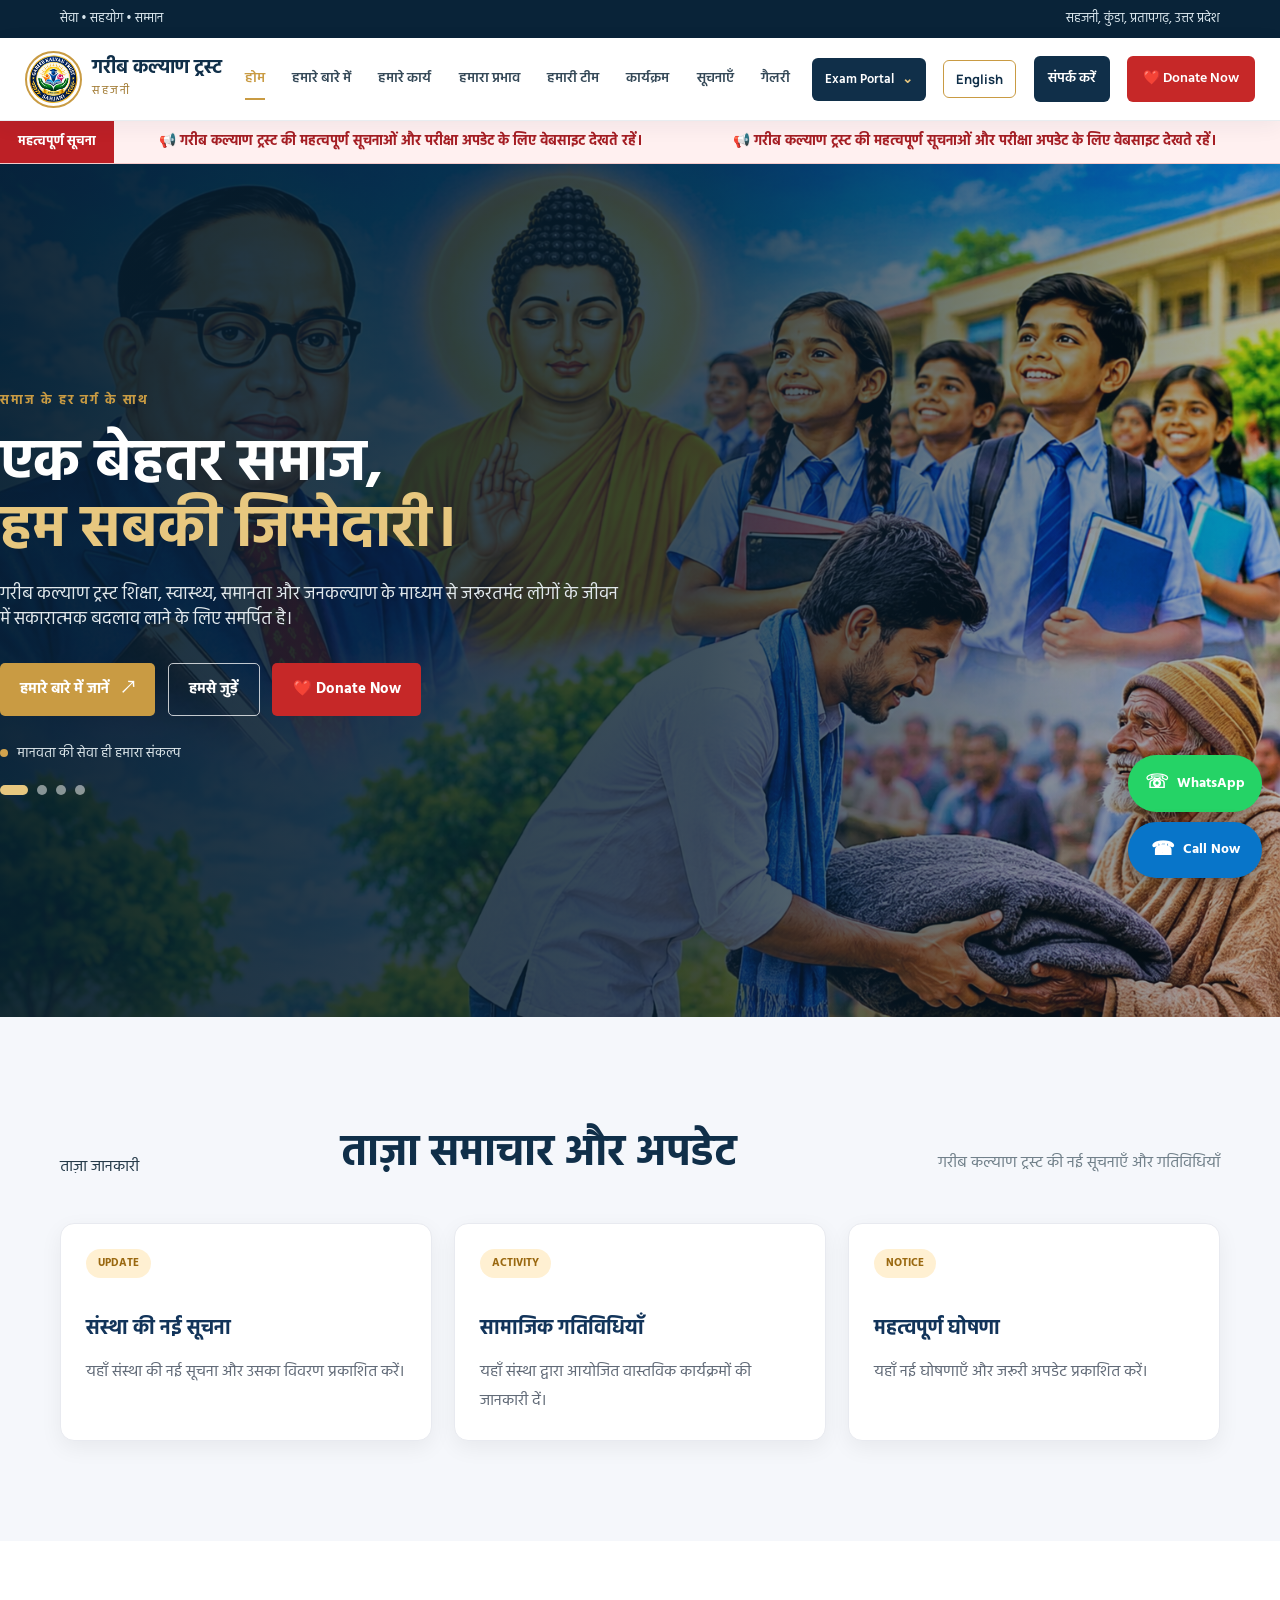
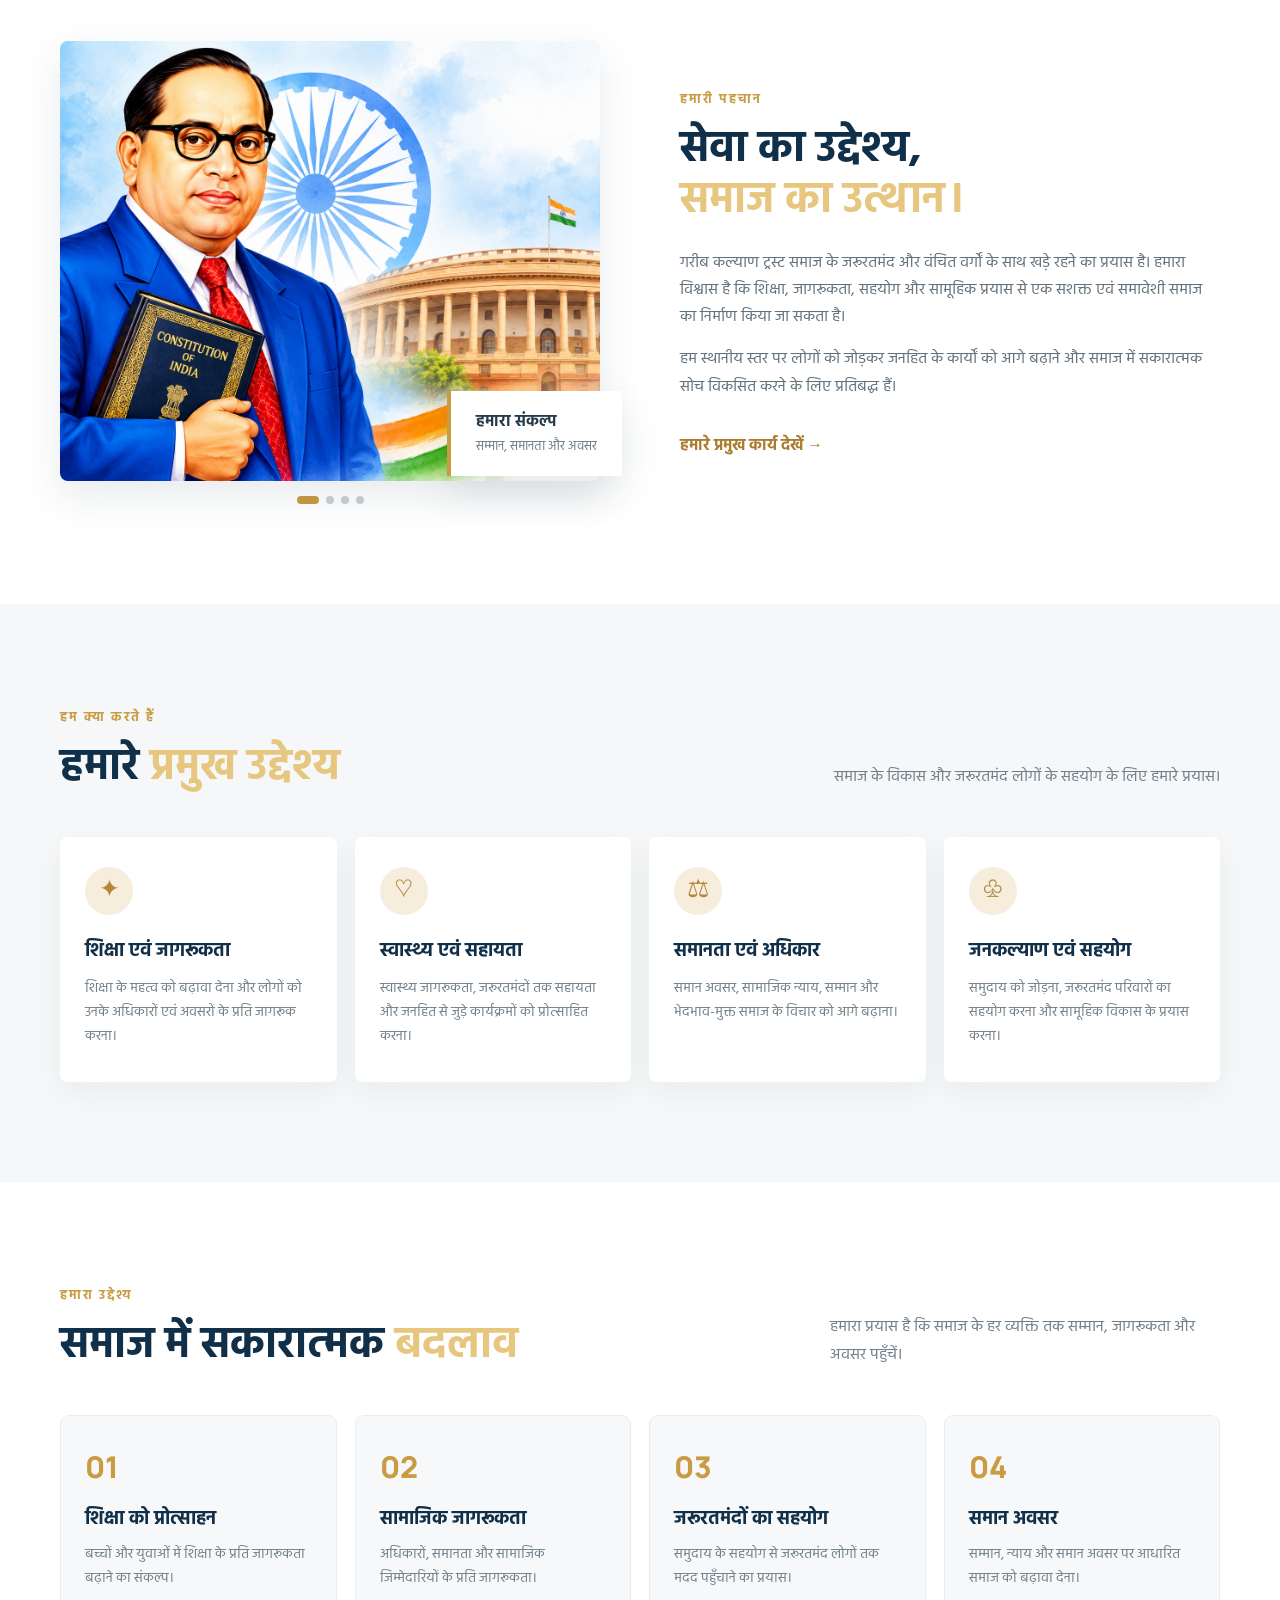
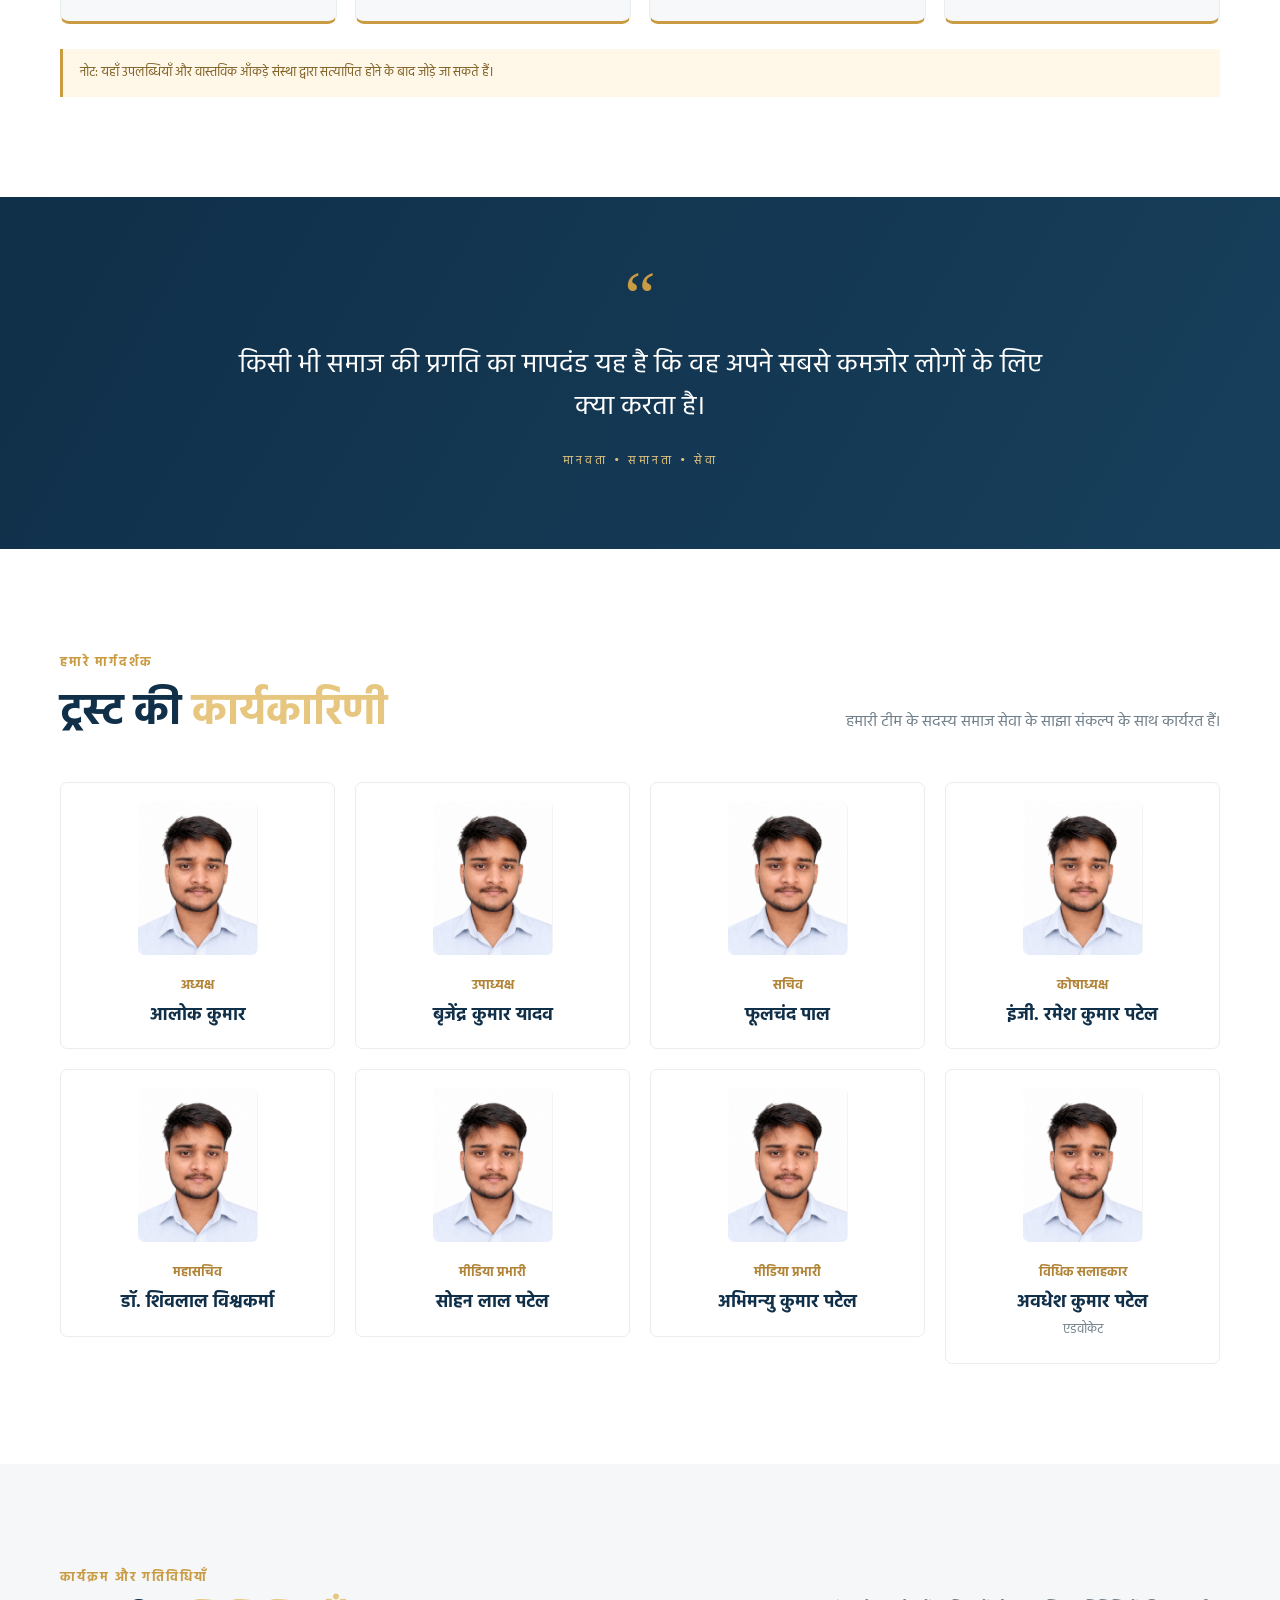
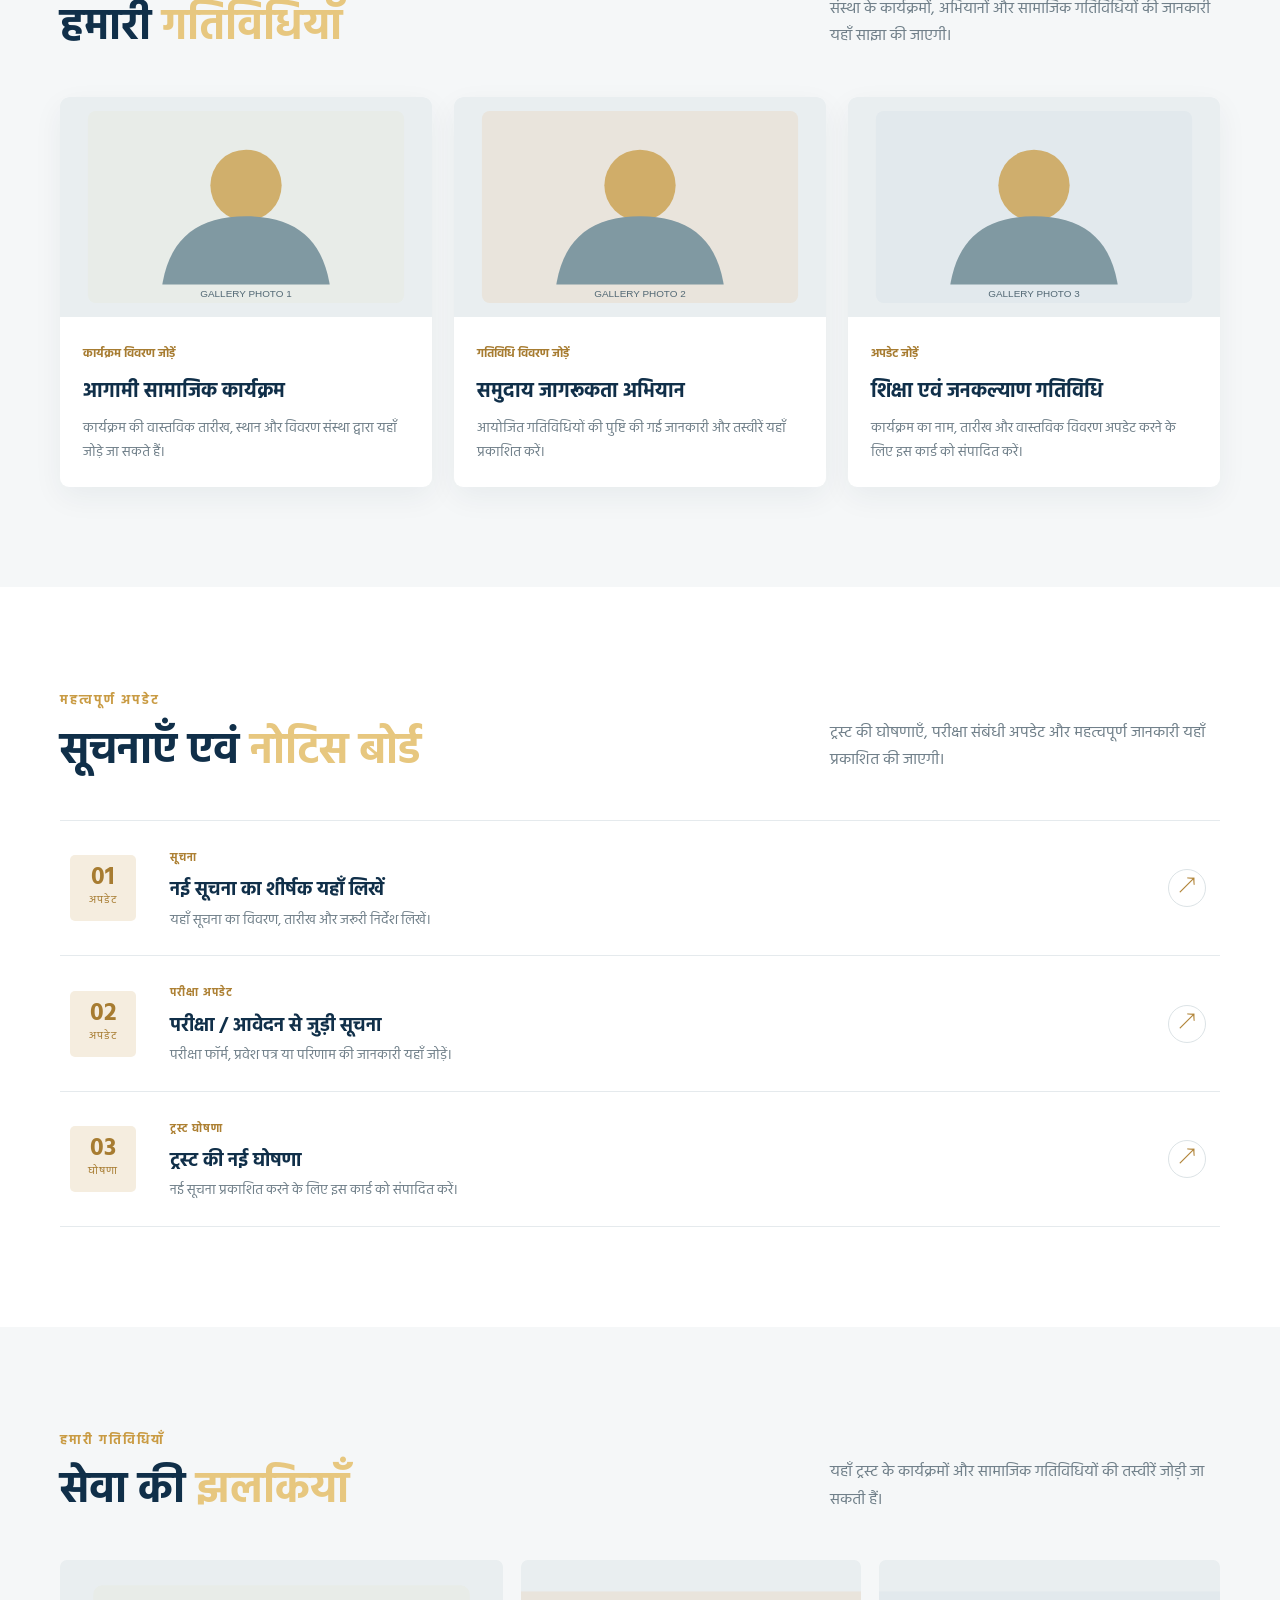
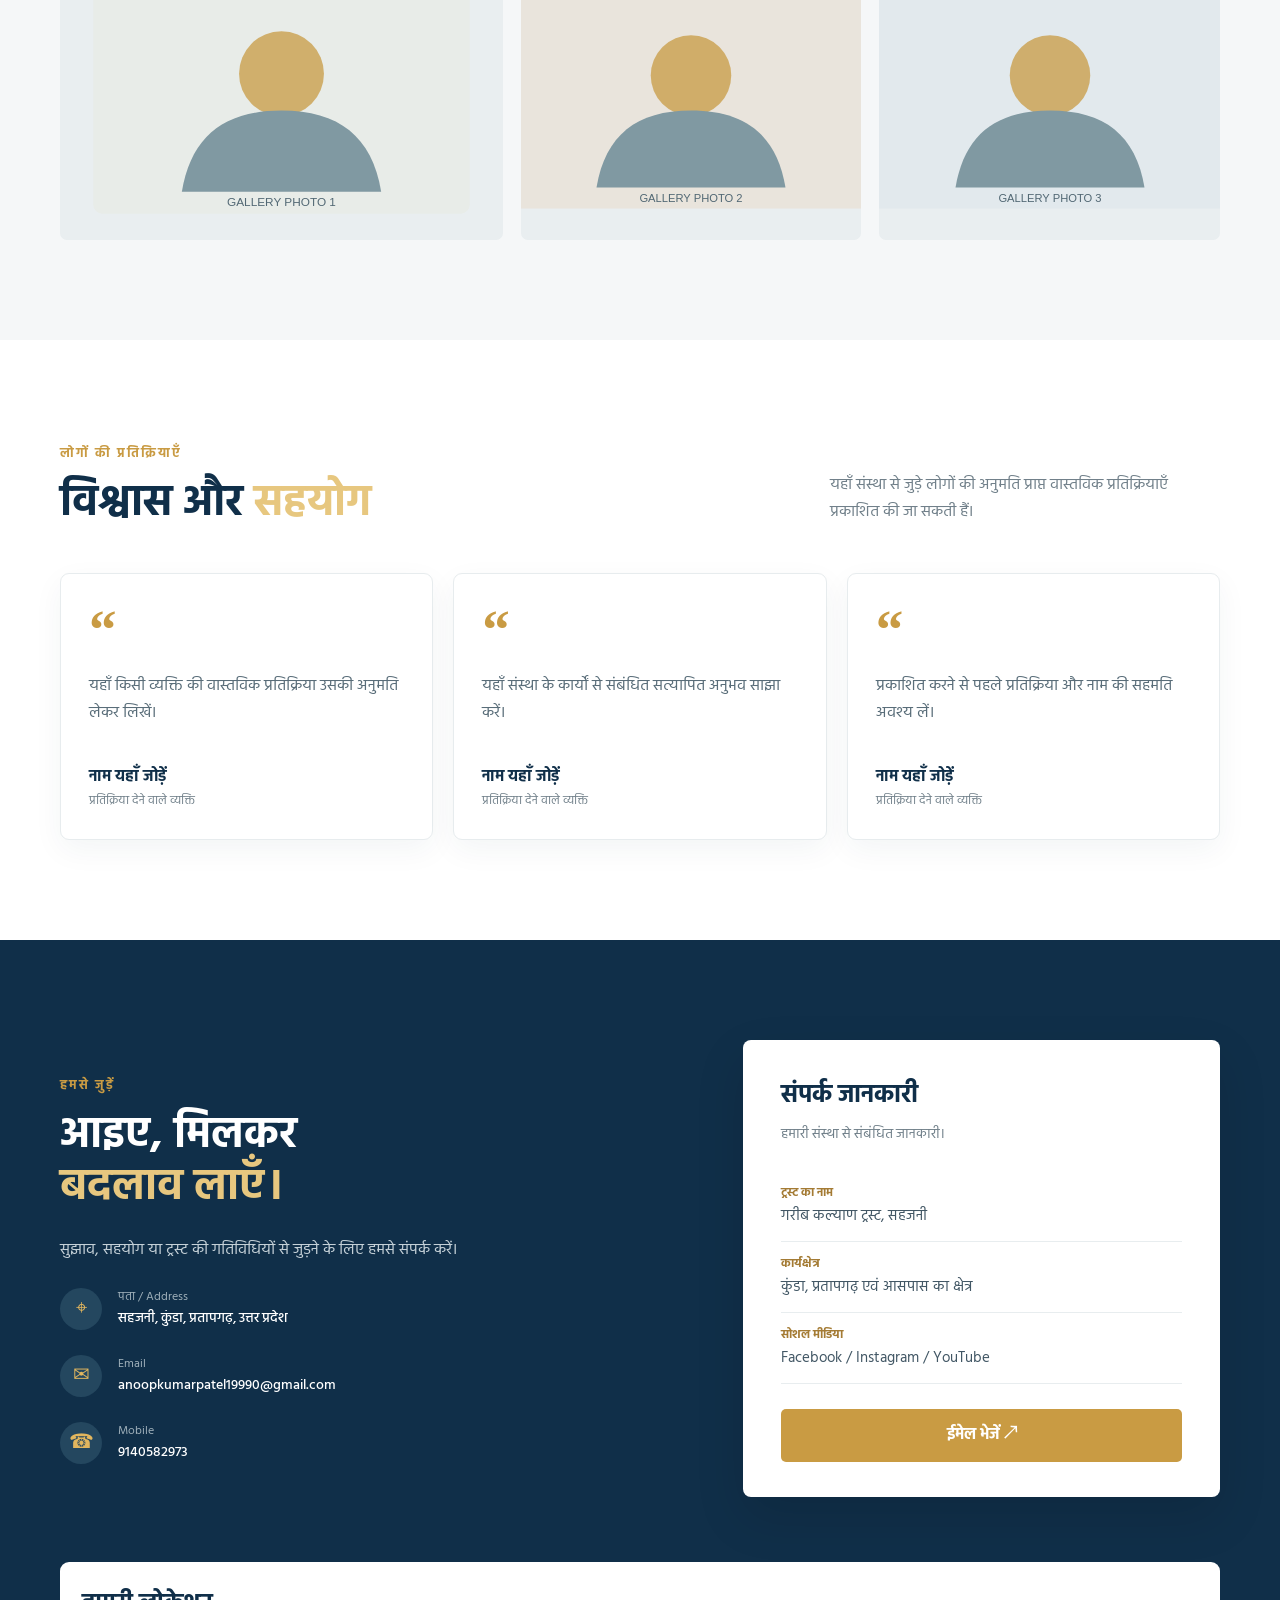
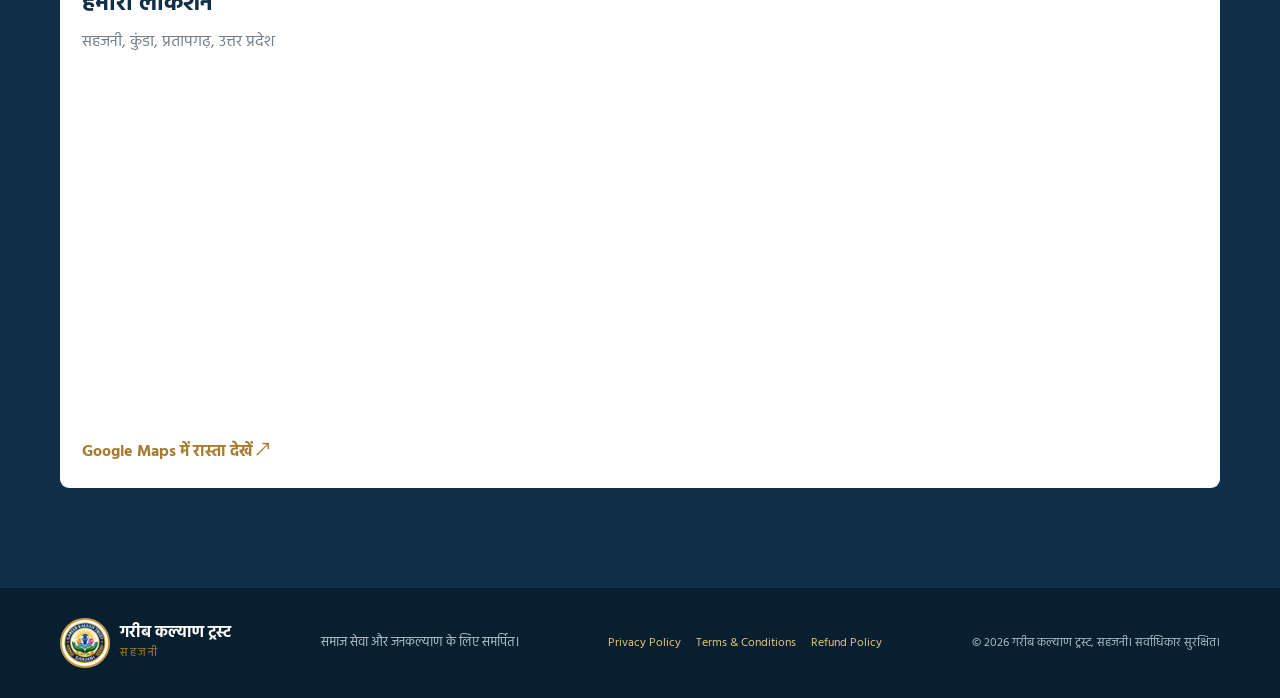
==== index.html @ 8462b93f "Update index.html" ====
<!DOCTYPE html>
<html lang="hi">
<head>
  <meta charset="UTF-8">
  <meta name="viewport" content="width=device-width, initial-scale=1.0">
  <meta name="description" content="गरीब कल्याण ट्रस्ट, सहजनी — शिक्षा, स्वास्थ्य, समानता और जनकल्याण के लिए समर्पित।">
  <meta name="theme-color" content="#102f49">
  <title>गरीब कल्याण ट्रस्ट | सहजनी</title>

  <link rel="preconnect" href="https://fonts.googleapis.com">
  <link rel="preconnect" href="https://fonts.gstatic.com" crossorigin>
  <link href="https://fonts.googleapis.com/css2?family=Hind:wght@400;500;600;700&family=Manrope:wght@400;500;600;700;800&display=swap" rel="stylesheet">
  <link rel="stylesheet" href="style.css">
</head>
<body>

  <div class="topbar">
    <div class="container topbar-inner">
      <span data-hi="सेवा • सहयोग • सम्मान" data-en="Service • Support • Respect">सेवा • सहयोग • सम्मान</span>
      <span data-hi="सहजनी, कुंडा, प्रतापगढ़, उत्तर प्रदेश" data-en="Sahajani, Kunda, Pratapgarh, Uttar Pradesh">सहजनी, कुंडा, प्रतापगढ़, उत्तर प्रदेश</span>
    </div>
  </div>

  <header class="site-header">
    <div class="container nav-wrap">
      <a class="brand" href="#home">
        <img class="brand-logo" src="assets/trust-logo.jpg" alt="Trust Logo">
        <div>
          <strong data-hi="गरीब कल्याण ट्रस्ट" data-en="Gareeb Kalyan Trust">गरीब कल्याण ट्रस्ट</strong>
          <small data-hi="सहजनी" data-en="Sahajani">सहजनी</small>
        </div>
      </a>

      <button class="menu-toggle" aria-label="Open menu" aria-expanded="false">☰</button>

      <nav class="nav-links">
        <a href="#home" data-hi="होम" data-en="Home">होम</a>
        <a href="#about" data-hi="हमारे बारे में" data-en="About Us">हमारे बारे में</a>
        <a href="#work" data-hi="हमारे कार्य" data-en="Our Work">हमारे कार्य</a>
        <a href="#impact" data-hi="हमारा प्रभाव" data-en="Our Impact">हमारा प्रभाव</a>
        <a href="#team" data-hi="हमारी टीम" data-en="Our Team">हमारी टीम</a>
        <a href="#events" data-hi="कार्यक्रम" data-en="Events">कार्यक्रम</a>
        <a href="#notices" data-hi="सूचनाएँ" data-en="Notices">सूचनाएँ</a>
        <a href="#gallery" data-hi="गैलरी" data-en="Gallery">गैलरी</a>

        <div class="exam-menu">
          <button class="exam-trigger" type="button" aria-expanded="false">
            Exam Portal <span>⌄</span>
          </button>
          <div class="exam-dropdown">
            <a href="#" target="_blank" rel="noopener">
              Previous Year Paper
              <small data-hi="पुराने प्रश्नपत्र" data-en="Previous question papers">पुराने प्रश्नपत्र</small>
            </a>
            <a href="https://script.google.com/macros/s/AKfycbxjHRDKgxJQsqpqy2IaeRtDoVI4rfra8yvNceBOum14PEeuXxPSFRkwUefQmMmNp4hwxQ/exec?page=register" target="_blank" rel="noopener">
              Apply for Exam
              <small data-hi="परीक्षा के लिए आवेदन" data-en="Apply for examination">परीक्षा के लिए आवेदन</small>
            </a>
            <a href="https://script.google.com/macros/s/AKfycbxjHRDKgxJQsqpqy2IaeRtDoVI4rfra8yvNceBOum14PEeuXxPSFRkwUefQmMmNp4hwxQ/exec?page=admit" target="_blank" rel="noopener">
              Admit Card
              <small data-hi="प्रवेश पत्र" data-en="Download admit card">प्रवेश पत्र</small>
            </a>
            <a href="https://script.google.com/macros/s/AKfycbxjHRDKgxJQsqpqy2IaeRtDoVI4rfra8yvNceBOum14PEeuXxPSFRkwUefQmMmNp4hwxQ/exec?page=result" target="_blank" rel="noopener">
              Result
              <small data-hi="परीक्षा परिणाम" data-en="Examination result">परीक्षा परिणाम</small>
            </a>
          </div>
        </div>

        <button class="language-btn" id="languageToggle" type="button">English</button>
        <a class="nav-cta" href="#contact" data-hi="संपर्क करें" data-en="Contact Us">संपर्क करें</a>
        <a class="nav-cta donate-btn" href="https://rzp.io/rzp/W71hseGY" target="_blank" rel="noopener">❤️ Donate Now</a>
      </nav>
    </div>
  </header>

  <div class="breaking-news">
    <div class="breaking-label" data-hi="महत्वपूर्ण सूचना" data-en="IMPORTANT NOTICE">महत्वपूर्ण सूचना</div>
    <div class="ticker">
      <div class="ticker-track">
        <span data-hi="📢 गरीब कल्याण ट्रस्ट की महत्वपूर्ण सूचनाओं और परीक्षा अपडेट के लिए वेबसाइट देखते रहें।" data-en="📢 Stay connected for important announcements and examination updates.">📢 गरीब कल्याण ट्रस्ट की महत्वपूर्ण सूचनाओं और परीक्षा अपडेट के लिए वेबसाइट देखते रहें।</span>
        <span data-hi="📢 गरीब कल्याण ट्रस्ट की महत्वपूर्ण सूचनाओं और परीक्षा अपडेट के लिए वेबसाइट देखते रहें।" data-en="📢 Stay connected for important announcements and examination updates.">📢 गरीब कल्याण ट्रस्ट की महत्वपूर्ण सूचनाओं और परीक्षा अपडेट के लिए वेबसाइट देखते रहें।</span>
      </div>
    </div>
  </div>

  <main>
    <!-- HERO SLIDER -->
    <section class="hero" id="home">
      <div class="hero-slides">
        <img class="hero-slide active" src="assets/banner1.png" alt="Trust activity">
        <img class="hero-slide" src="assets/file_0000000067848207b0552e07eec1bc6d.png" alt="Community activity">
        <img class="hero-slide" src="assets/banner1.png" alt="Social work">
        <img class="hero-slide" src="assets/file_0000000067848207b0552e07eec1bc6d.png" alt="Public welfare">
      </div>
      <div class="hero-shade"></div>

      <div class="container hero-content">
        <span class="eyebrow" data-hi="समाज के हर वर्ग के साथ" data-en="Standing With Every Section of Society">समाज के हर वर्ग के साथ</span>
        <h1 data-hi="एक बेहतर समाज,<br><em>हम सबकी जिम्मेदारी।</em>" data-en="A Better Society,<br><em>Our Shared Responsibility.</em>">एक बेहतर समाज,<br><em>हम सबकी जिम्मेदारी।</em></h1>
        <p data-hi="गरीब कल्याण ट्रस्ट शिक्षा, स्वास्थ्य, समानता और जनकल्याण के माध्यम से जरूरतमंद लोगों के जीवन में सकारात्मक बदलाव लाने के लिए समर्पित है।" data-en="Gareeb Kalyan Trust is dedicated to positive social change through education, healthcare, equality and public welfare.">गरीब कल्याण ट्रस्ट शिक्षा, स्वास्थ्य, समानता और जनकल्याण के माध्यम से जरूरतमंद लोगों के जीवन में सकारात्मक बदलाव लाने के लिए समर्पित है।</p>

        <div class="hero-actions">
          <a class="btn btn-primary" href="#about"><span data-hi="हमारे बारे में जानें" data-en="Discover Our Work">हमारे बारे में जानें</span> ↗</a>
          <a class="btn btn-outline" href="#contact" data-hi="हमसे जुड़ें" data-en="Join Us">हमसे जुड़ें</a>
          <a class="btn btn-donate" href="https://rzp.io/rzp/W71hseGY" target="_blank" rel="noopener">❤️ Donate Now</a>
        </div>

        <div class="hero-note"><span class="dot"></span><span data-hi="मानवता की सेवा ही हमारा संकल्प" data-en="Serving Humanity Is Our Commitment">मानवता की सेवा ही हमारा संकल्प</span></div>
        <div class="slider-dots">
          <button class="slider-dot active" aria-label="Slide 1"></button>
          <button class="slider-dot" aria-label="Slide 2"></button>
          <button class="slider-dot" aria-label="Slide 3"></button>
          <button class="slider-dot" aria-label="Slide 4"></button>
        </div>
      </div>
    </section>
      
<!-- Latest News & Updates -->
<section class="section latest-news" id="latest-news">
  <div class="container">

    <div class="section-heading">
      <span class="section-tag"
        data-hi="ताज़ा जानकारी"
        data-en="LATEST UPDATES">ताज़ा जानकारी</span>

      <h2 data-hi="ताज़ा समाचार और अपडेट"
          data-en="Latest News & Updates">
        ताज़ा समाचार और अपडेट
      </h2>

      <p data-hi="गरीब कल्याण ट्रस्ट की नई सूचनाएँ और गतिविधियाँ"
         data-en="Latest announcements and activities of Gareeb Kalyan Trust">
        गरीब कल्याण ट्रस्ट की नई सूचनाएँ और गतिविधियाँ
      </p>
    </div>

    <div class="news-grid">

      <div class="news-card">
        <span class="news-label">UPDATE</span>
        <h3 data-hi="संस्था की नई सूचना"
            data-en="Organization Update">
          संस्था की नई सूचना
        </h3>
        <p data-hi="यहाँ संस्था की नई सूचना और उसका विवरण प्रकाशित करें।"
           data-en="Publish the latest organization announcement and its details here.">
          यहाँ संस्था की नई सूचना और उसका विवरण प्रकाशित करें।
        </p>
      </div>

      <div class="news-card">
        <span class="news-label">ACTIVITY</span>
        <h3 data-hi="सामाजिक गतिविधियाँ"
            data-en="Social Activities">
          सामाजिक गतिविधियाँ
        </h3>
        <p data-hi="यहाँ संस्था द्वारा आयोजित वास्तविक कार्यक्रमों की जानकारी दें।"
           data-en="Share details of actual programs organized by the organization.">
          यहाँ संस्था द्वारा आयोजित वास्तविक कार्यक्रमों की जानकारी दें।
        </p>
      </div>

      <div class="news-card">
        <span class="news-label">NOTICE</span>
        <h3 data-hi="महत्वपूर्ण घोषणा"
            data-en="Important Announcement">
          महत्वपूर्ण घोषणा
        </h3>
        <p data-hi="यहाँ नई घोषणाएँ और जरूरी अपडेट प्रकाशित करें।"
           data-en="Publish new announcements and important updates here.">
          यहाँ नई घोषणाएँ और जरूरी अपडेट प्रकाशित करें।
        </p>
      </div>

    </div>
  </div>
</section>


    <!-- ABOUT -->
    <section class="intro section" id="about">
      <div class="container intro-grid">
        <div class="intro-visual">
          <div class="about-slider">
            <img class="about-slide active" src="assets/file_0000000067848207b0552e07eec1bc6d.png" alt="Trust work">
            <img class="about-slide" src="assets/file_00000000e8d08211a6b96f3fac7100af.png" alt="Community service">
            <img class="about-slide" src="assets/file_0000000067848207b0552e07eec1bc6d.png" alt="Social activity">
            <img class="about-slide" src="assets/file_00000000e8d08211a6b96f3fac7100af.png" alt="Public welfare">
          </div>
          <div class="visual-tag">
            <strong data-hi="हमारा संकल्प" data-en="Our Commitment">हमारा संकल्प</strong>
            <span data-hi="सम्मान, समानता और अवसर" data-en="Respect, Equality and Opportunity">सम्मान, समानता और अवसर</span>
          </div>
          <div class="about-slider-dots">
            <span class="about-dot active"></span><span class="about-dot"></span><span class="about-dot"></span><span class="about-dot"></span>
          </div>
        </div>

        <div class="intro-copy">
          <span class="section-kicker" data-hi="हमारी पहचान" data-en="Who We Are">हमारी पहचान</span>
          <h2 data-hi="सेवा का उद्देश्य,<br><em>समाज का उत्थान।</em>" data-en="The Purpose of Service,<br><em>The Progress of Society.</em>">सेवा का उद्देश्य,<br><em>समाज का उत्थान।</em></h2>
          <p data-hi="गरीब कल्याण ट्रस्ट समाज के जरूरतमंद और वंचित वर्गों के साथ खड़े रहने का प्रयास है। हमारा विश्वास है कि शिक्षा, जागरूकता, सहयोग और सामूहिक प्रयास से एक सशक्त एवं समावेशी समाज का निर्माण किया जा सकता है।" data-en="Gareeb Kalyan Trust strives to stand with people in need and disadvantaged communities. We believe education, awareness and collective efforts can build a stronger and more inclusive society.">गरीब कल्याण ट्रस्ट समाज के जरूरतमंद और वंचित वर्गों के साथ खड़े रहने का प्रयास है। हमारा विश्वास है कि शिक्षा, जागरूकता, सहयोग और सामूहिक प्रयास से एक सशक्त एवं समावेशी समाज का निर्माण किया जा सकता है।</p>
          <p data-hi="हम स्थानीय स्तर पर लोगों को जोड़कर जनहित के कार्यों को आगे बढ़ाने और समाज में सकारात्मक सोच विकसित करने के लिए प्रतिबद्ध हैं।" data-en="We are committed to bringing people together locally, promoting public welfare and encouraging positive thinking.">हम स्थानीय स्तर पर लोगों को जोड़कर जनहित के कार्यों को आगे बढ़ाने और समाज में सकारात्मक सोच विकसित करने के लिए प्रतिबद्ध हैं।</p>
          <a class="text-link" href="#work"><span data-hi="हमारे प्रमुख कार्य देखें" data-en="Explore Our Work">हमारे प्रमुख कार्य देखें</span> →</a>
        </div>
      </div>
    </section>

    <!-- WORK -->
    <section class="work section" id="work">
      <div class="container">
        <div class="section-heading">
          <div><span class="section-kicker" data-hi="हम क्या करते हैं" data-en="What We Do">हम क्या करते हैं</span><h2 data-hi="हमारे <em>प्रमुख उद्देश्य</em>" data-en="Our <em>Key Objectives</em>">हमारे <em>प्रमुख उद्देश्य</em></h2></div>
          <p data-hi="समाज के विकास और जरूरतमंद लोगों के सहयोग के लिए हमारे प्रयास।" data-en="Our efforts to support people in need and contribute to social development.">समाज के विकास और जरूरतमंद लोगों के सहयोग के लिए हमारे प्रयास।</p>
        </div>

        <div class="work-grid">
          <article class="work-card"><div class="work-icon">✦</div><h3 data-hi="शिक्षा एवं जागरूकता" data-en="Education & Awareness">शिक्षा एवं जागरूकता</h3><p data-hi="शिक्षा के महत्व को बढ़ावा देना और लोगों को उनके अधिकारों एवं अवसरों के प्रति जागरूक करना।" data-en="Promoting education and awareness about people's rights and opportunities.">शिक्षा के महत्व को बढ़ावा देना और लोगों को उनके अधिकारों एवं अवसरों के प्रति जागरूक करना।</p></article>
          <article class="work-card"><div class="work-icon">♡</div><h3 data-hi="स्वास्थ्य एवं सहायता" data-en="Health & Support">स्वास्थ्य एवं सहायता</h3><p data-hi="स्वास्थ्य जागरूकता, जरूरतमंदों तक सहायता और जनहित से जुड़े कार्यक्रमों को प्रोत्साहित करना।" data-en="Encouraging health awareness and support for people in need.">स्वास्थ्य जागरूकता, जरूरतमंदों तक सहायता और जनहित से जुड़े कार्यक्रमों को प्रोत्साहित करना।</p></article>
          <article class="work-card"><div class="work-icon">⚖</div><h3 data-hi="समानता एवं अधिकार" data-en="Equality & Rights">समानता एवं अधिकार</h3><p data-hi="समान अवसर, सामाजिक न्याय, सम्मान और भेदभाव-मुक्त समाज के विचार को आगे बढ़ाना।" data-en="Promoting equal opportunities, social justice and dignity.">समान अवसर, सामाजिक न्याय, सम्मान और भेदभाव-मुक्त समाज के विचार को आगे बढ़ाना।</p></article>
          <article class="work-card"><div class="work-icon">♧</div><h3 data-hi="जनकल्याण एवं सहयोग" data-en="Public Welfare & Cooperation">जनकल्याण एवं सहयोग</h3><p data-hi="समुदाय को जोड़ना, जरूरतमंद परिवारों का सहयोग करना और सामूहिक विकास के प्रयास करना।" data-en="Supporting communities and encouraging collective development.">समुदाय को जोड़ना, जरूरतमंद परिवारों का सहयोग करना और सामूहिक विकास के प्रयास करना।</p></article>
        </div>
      </div>
    </section>

    <!-- NEW: OUR IMPACT -->
    <section class="impact section" id="impact">
      <div class="container">
        <div class="section-heading">
          <div><span class="section-kicker" data-hi="हमारा उद्देश्य" data-en="Our Purpose">हमारा उद्देश्य</span><h2 data-hi="समाज में सकारात्मक <em>बदलाव</em>" data-en="Creating Positive <em>Change</em>">समाज में सकारात्मक <em>बदलाव</em></h2></div>
          <p data-hi="हमारा प्रयास है कि समाज के हर व्यक्ति तक सम्मान, जागरूकता और अवसर पहुँचें।" data-en="We aim to promote dignity, awareness and opportunity for everyone.">हमारा प्रयास है कि समाज के हर व्यक्ति तक सम्मान, जागरूकता और अवसर पहुँचें।</p>
        </div>
        <div class="impact-grid">
          <article class="impact-card"><span>01</span><h3 data-hi="शिक्षा को प्रोत्साहन" data-en="Promoting Education">शिक्षा को प्रोत्साहन</h3><p data-hi="बच्चों और युवाओं में शिक्षा के प्रति जागरूकता बढ़ाने का संकल्प।" data-en="Encouraging awareness about education among children and youth.">बच्चों और युवाओं में शिक्षा के प्रति जागरूकता बढ़ाने का संकल्प।</p></article>
          <article class="impact-card"><span>02</span><h3 data-hi="सामाजिक जागरूकता" data-en="Social Awareness">सामाजिक जागरूकता</h3><p data-hi="अधिकारों, समानता और सामाजिक जिम्मेदारियों के प्रति जागरूकता।" data-en="Awareness of rights, equality and social responsibilities.">अधिकारों, समानता और सामाजिक जिम्मेदारियों के प्रति जागरूकता।</p></article>
          <article class="impact-card"><span>03</span><h3 data-hi="जरूरतमंदों का सहयोग" data-en="Supporting Those in Need">जरूरतमंदों का सहयोग</h3><p data-hi="समुदाय के सहयोग से जरूरतमंद लोगों तक मदद पहुँचाने का प्रयास।" data-en="Working with the community to support people in need.">समुदाय के सहयोग से जरूरतमंद लोगों तक मदद पहुँचाने का प्रयास।</p></article>
          <article class="impact-card"><span>04</span><h3 data-hi="समान अवसर" data-en="Equal Opportunity">समान अवसर</h3><p data-hi="सम्मान, न्याय और समान अवसर पर आधारित समाज को बढ़ावा देना।" data-en="Promoting a society based on dignity, justice and equal opportunity.">सम्मान, न्याय और समान अवसर पर आधारित समाज को बढ़ावा देना।</p></article>
        </div>
        <p class="impact-note" data-hi="नोट: यहाँ उपलब्धियाँ और वास्तविक आँकड़े संस्था द्वारा सत्यापित होने के बाद जोड़े जा सकते हैं।" data-en="Note: Verified achievements and actual figures may be added here after confirmation by the trust.">नोट: यहाँ उपलब्धियाँ और वास्तविक आँकड़े संस्था द्वारा सत्यापित होने के बाद जोड़े जा सकते हैं।</p>
      </div>
    </section>

    <!-- QUOTE -->
    <section class="quote-band">
      <div class="container quote-inner">
        <span class="quote-mark">“</span>
        <blockquote data-hi="किसी भी समाज की प्रगति का मापदंड यह है कि वह अपने सबसे कमजोर लोगों के लिए क्या करता है।" data-en="The progress of a society is measured by what it does for its most vulnerable people.">किसी भी समाज की प्रगति का मापदंड यह है कि वह अपने सबसे कमजोर लोगों के लिए क्या करता है।</blockquote>
        <span class="quote-caption" data-hi="मानवता • समानता • सेवा" data-en="Humanity • Equality • Service">मानवता • समानता • सेवा</span>
      </div>
    </section>

    <!-- TEAM -->
    <section class="team section" id="team">
      <div class="container">
        <div class="section-heading">
          <div><span class="section-kicker" data-hi="हमारे मार्गदर्शक" data-en="Our Leadership">हमारे मार्गदर्शक</span><h2 data-hi="ट्रस्ट की <em>कार्यकारिणी</em>" data-en="Our <em>Team</em>">ट्रस्ट की <em>कार्यकारिणी</em></h2></div>
          <p data-hi="हमारी टीम के सदस्य समाज सेवा के साझा संकल्प के साथ कार्यरत हैं।" data-en="Our team members work together with a shared commitment to social service.">हमारी टीम के सदस्य समाज सेवा के साझा संकल्प के साथ कार्यरत हैं।</p>
        </div>
        <div class="team-grid">
          <article class="person-card"><img src="assets/IMG-20261028-WA0000.jpg" alt="Team member"><div class="person-info"><span data-hi="अध्यक्ष" data-en="President">अध्यक्ष</span><h3>आलोक कुमार</h3></div></article>
          <article class="person-card"><img src="assets/IMG-20261028-WA0000.jpg" alt="Team member"><div class="person-info"><span data-hi="उपाध्यक्ष" data-en="Vice President">उपाध्यक्ष</span><h3>बृजेंद्र कुमार यादव</h3></div></article>
          <article class="person-card"><img src="assets/IMG-20261028-WA0000.jpg" alt="Team member"><div class="person-info"><span data-hi="सचिव" data-en="Secretary">सचिव</span><h3>फूलचंद पाल</h3></div></article>
          <article class="person-card"><img src="assets/IMG-20261028-WA0000.jpg" alt="Team member"><div class="person-info"><span data-hi="कोषाध्यक्ष" data-en="Treasurer">कोषाध्यक्ष</span><h3>इंजी. रमेश कुमार पटेल</h3></div></article>
          <article class="person-card"><img src="assets/IMG-20261028-WA0000.jpg" alt="Team member"><div class="person-info"><span data-hi="महासचिव" data-en="General Secretary">महासचिव</span><h3>डॉ. शिवलाल विश्वकर्मा</h3></div></article>
          <article class="person-card"><img src="assets/IMG-20261028-WA0000.jpg" alt="Team member"><div class="person-info"><span data-hi="मीडिया प्रभारी" data-en="Media Coordinator">मीडिया प्रभारी</span><h3>सोहन लाल पटेल</h3></div></article>
          <article class="person-card"><img src="assets/IMG-20261028-WA0000.jpg" alt="Team member"><div class="person-info"><span data-hi="मीडिया प्रभारी" data-en="Media Coordinator">मीडिया प्रभारी</span><h3>अभिमन्यु कुमार पटेल</h3></div></article>
          <article class="person-card"><img src="assets/IMG-20261028-WA0000.jpg" alt="Team member"><div class="person-info"><span data-hi="विधिक सलाहकार" data-en="Legal Advisor">विधिक सलाहकार</span><h3>अवधेश कुमार पटेल</h3><small data-hi="एडवोकेट" data-en="Advocate">एडवोकेट</small></div></article>
        </div>
      </div>
    </section>

    <!-- NEW: EVENTS -->
    <section class="events section" id="events">
      <div class="container">
        <div class="section-heading">
          <div><span class="section-kicker" data-hi="कार्यक्रम और गतिविधियाँ" data-en="Events & Activities">कार्यक्रम और गतिविधियाँ</span><h2 data-hi="हमारी <em>गतिविधियाँ</em>" data-en="Our <em>Activities</em>">हमारी <em>गतिविधियाँ</em></h2></div>
          <p data-hi="संस्था के कार्यक्रमों, अभियानों और सामाजिक गतिविधियों की जानकारी यहाँ साझा की जाएगी।" data-en="Updates about the trust's programmes, campaigns and social activities will be shared here.">संस्था के कार्यक्रमों, अभियानों और सामाजिक गतिविधियों की जानकारी यहाँ साझा की जाएगी।</p>
        </div>
        <div class="events-grid">
          <article class="event-card"><img src="assets/gallery-placeholder-1.svg" alt="Event placeholder"><div class="event-info"><span class="event-label" data-hi="कार्यक्रम विवरण जोड़ें" data-en="Add Event Details">कार्यक्रम विवरण जोड़ें</span><h3 data-hi="आगामी सामाजिक कार्यक्रम" data-en="Upcoming Social Programme">आगामी सामाजिक कार्यक्रम</h3><p data-hi="कार्यक्रम की वास्तविक तारीख, स्थान और विवरण संस्था द्वारा यहाँ जोड़े जा सकते हैं।" data-en="The actual date, venue and details can be added here by the trust.">कार्यक्रम की वास्तविक तारीख, स्थान और विवरण संस्था द्वारा यहाँ जोड़े जा सकते हैं।</p></div></article>
          <article class="event-card"><img src="assets/gallery-placeholder-2.svg" alt="Activity placeholder"><div class="event-info"><span class="event-label" data-hi="गतिविधि विवरण जोड़ें" data-en="Add Activity Details">गतिविधि विवरण जोड़ें</span><h3 data-hi="समुदाय जागरूकता अभियान" data-en="Community Awareness Campaign">समुदाय जागरूकता अभियान</h3><p data-hi="आयोजित गतिविधियों की पुष्टि की गई जानकारी और तस्वीरें यहाँ प्रकाशित करें।" data-en="Publish verified information and photos of completed activities here.">आयोजित गतिविधियों की पुष्टि की गई जानकारी और तस्वीरें यहाँ प्रकाशित करें।</p></div></article>
          <article class="event-card"><img src="assets/gallery-placeholder-3.svg" alt="Programme placeholder"><div class="event-info"><span class="event-label" data-hi="अपडेट जोड़ें" data-en="Add Update">अपडेट जोड़ें</span><h3 data-hi="शिक्षा एवं जनकल्याण गतिविधि" data-en="Education & Public Welfare Activity">शिक्षा एवं जनकल्याण गतिविधि</h3><p data-hi="कार्यक्रम का नाम, तारीख और वास्तविक विवरण अपडेट करने के लिए इस कार्ड को संपादित करें।" data-en="Edit this card to add the programme name, date and actual details.">कार्यक्रम का नाम, तारीख और वास्तविक विवरण अपडेट करने के लिए इस कार्ड को संपादित करें।</p></div></article>
        </div>
      </div>
    </section>

    <!-- NOTICES -->
    <section class="notices section" id="notices">
      <div class="container">
        <div class="section-heading">
          <div><span class="section-kicker" data-hi="महत्वपूर्ण अपडेट" data-en="Latest Updates">महत्वपूर्ण अपडेट</span><h2 data-hi="सूचनाएँ एवं <em>नोटिस बोर्ड</em>" data-en="Announcements & <em>Notice Board</em>">सूचनाएँ एवं <em>नोटिस बोर्ड</em></h2></div>
          <p data-hi="ट्रस्ट की घोषणाएँ, परीक्षा संबंधी अपडेट और महत्वपूर्ण जानकारी यहाँ प्रकाशित की जाएगी।" data-en="Announcements, examination updates and important information will be published here.">ट्रस्ट की घोषणाएँ, परीक्षा संबंधी अपडेट और महत्वपूर्ण जानकारी यहाँ प्रकाशित की जाएगी।</p>
        </div>
        <div class="notice-list">
          <article class="notice-item"><div class="notice-date"><strong>01</strong><span>अपडेट</span></div><div class="notice-content"><span class="notice-tag">सूचना</span><h3 data-hi="नई सूचना का शीर्षक यहाँ लिखें" data-en="Enter the announcement title here">नई सूचना का शीर्षक यहाँ लिखें</h3><p data-hi="यहाँ सूचना का विवरण, तारीख और जरूरी निर्देश लिखें।" data-en="Enter the announcement details, date and instructions here.">यहाँ सूचना का विवरण, तारीख और जरूरी निर्देश लिखें।</p></div><span class="notice-link">↗</span></article>
          <article class="notice-item"><div class="notice-date"><strong>02</strong><span>अपडेट</span></div><div class="notice-content"><span class="notice-tag">परीक्षा अपडेट</span><h3 data-hi="परीक्षा / आवेदन से जुड़ी सूचना" data-en="Examination / Application Announcement">परीक्षा / आवेदन से जुड़ी सूचना</h3><p data-hi="परीक्षा फॉर्म, प्रवेश पत्र या परिणाम की जानकारी यहाँ जोड़ें।" data-en="Add examination form, admit card or result information here.">परीक्षा फॉर्म, प्रवेश पत्र या परिणाम की जानकारी यहाँ जोड़ें।</p></div><span class="notice-link">↗</span></article>
          <article class="notice-item"><div class="notice-date"><strong>03</strong><span>घोषणा</span></div><div class="notice-content"><span class="notice-tag">ट्रस्ट घोषणा</span><h3 data-hi="ट्रस्ट की नई घोषणा" data-en="New Trust Announcement">ट्रस्ट की नई घोषणा</h3><p data-hi="नई सूचना प्रकाशित करने के लिए इस कार्ड को संपादित करें।" data-en="Edit this card to publish a new announcement.">नई सूचना प्रकाशित करने के लिए इस कार्ड को संपादित करें।</p></div><span class="notice-link">↗</span></article>
        </div>
      </div>
    </section>

    <!-- GALLERY -->
    <section class="gallery section" id="gallery">
      <div class="container">
        <div class="section-heading">
          <div><span class="section-kicker" data-hi="हमारी गतिविधियाँ" data-en="Our Activities">हमारी गतिविधियाँ</span><h2 data-hi="सेवा की <em>झलकियाँ</em>" data-en="Glimpses of <em>Our Service</em>">सेवा की <em>झलकियाँ</em></h2></div>
          <p data-hi="यहाँ ट्रस्ट के कार्यक्रमों और सामाजिक गतिविधियों की तस्वीरें जोड़ी जा सकती हैं।" data-en="Photos of the trust's programmes and social activities can be displayed here.">यहाँ ट्रस्ट के कार्यक्रमों और सामाजिक गतिविधियों की तस्वीरें जोड़ी जा सकती हैं।</p>
        </div>
        <div class="gallery-grid">
          <img src="assets/gallery-placeholder-1.svg" alt="Trust gallery">
          <img src="assets/gallery-placeholder-2.svg" alt="Trust gallery">
          <img src="assets/gallery-placeholder-3.svg" alt="Trust gallery">
        </div>
      </div>
    </section>

    <!-- NEW: TESTIMONIALS -->
    <section class="testimonials section" id="testimonials">
      <div class="container">
        <div class="section-heading">
          <div><span class="section-kicker" data-hi="लोगों की प्रतिक्रियाएँ" data-en="People's Feedback">लोगों की प्रतिक्रियाएँ</span><h2 data-hi="विश्वास और <em>सहयोग</em>" data-en="Trust & <em>Support</em>">विश्वास और <em>सहयोग</em></h2></div>
          <p data-hi="यहाँ संस्था से जुड़े लोगों की अनुमति प्राप्त वास्तविक प्रतिक्रियाएँ प्रकाशित की जा सकती हैं।" data-en="Genuine feedback from people associated with the trust may be published here with their permission.">यहाँ संस्था से जुड़े लोगों की अनुमति प्राप्त वास्तविक प्रतिक्रियाएँ प्रकाशित की जा सकती हैं।</p>
        </div>
        <div class="testimonial-grid">
          <article class="testimonial-card"><div class="quote-symbol">“</div><p data-hi="यहाँ किसी व्यक्ति की वास्तविक प्रतिक्रिया उसकी अनुमति लेकर लिखें।" data-en="Add a genuine testimonial here after obtaining the person's permission.">यहाँ किसी व्यक्ति की वास्तविक प्रतिक्रिया उसकी अनुमति लेकर लिखें।</p><strong data-hi="नाम यहाँ जोड़ें" data-en="Add Name Here">नाम यहाँ जोड़ें</strong><small data-hi="प्रतिक्रिया देने वाले व्यक्ति" data-en="Contributor">प्रतिक्रिया देने वाले व्यक्ति</small></article>
          <article class="testimonial-card"><div class="quote-symbol">“</div><p data-hi="यहाँ संस्था के कार्यों से संबंधित सत्यापित अनुभव साझा करें।" data-en="Share a verified experience related to the trust's work here.">यहाँ संस्था के कार्यों से संबंधित सत्यापित अनुभव साझा करें।</p><strong data-hi="नाम यहाँ जोड़ें" data-en="Add Name Here">नाम यहाँ जोड़ें</strong><small data-hi="प्रतिक्रिया देने वाले व्यक्ति" data-en="Contributor">प्रतिक्रिया देने वाले व्यक्ति</small></article>
          <article class="testimonial-card"><div class="quote-symbol">“</div><p data-hi="प्रकाशित करने से पहले प्रतिक्रिया और नाम की सहमति अवश्य लें।" data-en="Always obtain consent before publishing a person's feedback and name.">प्रकाशित करने से पहले प्रतिक्रिया और नाम की सहमति अवश्य लें।</p><strong data-hi="नाम यहाँ जोड़ें" data-en="Add Name Here">नाम यहाँ जोड़ें</strong><small data-hi="प्रतिक्रिया देने वाले व्यक्ति" data-en="Contributor">प्रतिक्रिया देने वाले व्यक्ति</small></article>
        </div>
      </div>
    </section>

    <!-- CONTACT + MAP -->
    <section class="contact section" id="contact">
      <div class="container">
        <div class="contact-grid">
          <div>
            <span class="section-kicker" data-hi="हमसे जुड़ें" data-en="Get in Touch">हमसे जुड़ें</span>
            <h2 data-hi="आइए, मिलकर<br><em>बदलाव लाएँ।</em>" data-en="Together, Let's<br><em>Make a Difference.</em>">आइए, मिलकर<br><em>बदलाव लाएँ।</em></h2>
            <p data-hi="सुझाव, सहयोग या ट्रस्ट की गतिविधियों से जुड़ने के लिए हमसे संपर्क करें।" data-en="Contact us for suggestions, support or to participate in the trust's activities.">सुझाव, सहयोग या ट्रस्ट की गतिविधियों से जुड़ने के लिए हमसे संपर्क करें।</p>
            <div class="contact-detail"><span>⌖</span><div><small>पता / Address</small><strong>सहजनी, कुंडा, प्रतापगढ़, उत्तर प्रदेश</strong></div></div>
            <div class="contact-detail"><span>✉</span><div><small>Email</small><strong>anoopkumarpatel19990@gmail.com</strong></div></div>
            <div class="contact-detail"><span>☎</span><div><small>Mobile</small><strong>9140582973</strong></div></div>
          </div>

          <div class="contact-panel">
            <h3 data-hi="संपर्क जानकारी" data-en="Contact Information">संपर्क जानकारी</h3>
            <p data-hi="हमारी संस्था से संबंधित जानकारी।" data-en="Information about our organisation.">हमारी संस्था से संबंधित जानकारी।</p>
            <div class="field"><label>ट्रस्ट का नाम</label><div>गरीब कल्याण ट्रस्ट, सहजनी</div></div>
            <div class="field"><label>कार्यक्षेत्र</label><div>कुंडा, प्रतापगढ़ एवं आसपास का क्षेत्र</div></div>
            <div class="field"><label>सोशल मीडिया</label><div>Facebook / Instagram / YouTube</div></div>
            <a class="btn btn-primary full-btn" href="mailto:anoopkumarpatel19990@gmail.com">ईमेल भेजें ↗</a>
          </div>
        </div>

        <div class="map-section">
          <div class="map-heading"><h3 data-hi="हमारी लोकेशन" data-en="Our Location">हमारी लोकेशन</h3><p data-hi="सहजनी, कुंडा, प्रतापगढ़, उत्तर प्रदेश" data-en="Sahajani, Kunda, Pratapgarh, Uttar Pradesh">सहजनी, कुंडा, प्रतापगढ़, उत्तर प्रदेश</p></div>
          <iframe
  title="Map showing R.S. Public School location"
  src="https://www.google.com/maps/embed?pb=!1m18!1m12!1m3!1d3592.9260242385008!2d81.46167097449455!3d25.77300687734482!2m3!1f0!2f0!3f0!3m2!1i1024!2i768!4f13.1!3m3!1m2!1s0x399b21ced2ba6eb7%3A0xdd030b8e7baafbaa!2sR.S.%20PUBLIC%20SCHOOL!5e0!3m2!1sen!2sin!4v1794821701814!5m2!1sen!2sin"
  loading="lazy"
  allowfullscreen
  referrerpolicy="strict-origin-when-cross-origin">
</iframe>
          <a class="map-link" href="https://www.google.com/maps/search/?api=1&query=Sahajani%2C+Kunda%2C+Pratapgarh%2C+Uttar+Pradesh" target="_blank" rel="noopener" data-hi="Google Maps में रास्ता देखें ↗" data-en="View directions on Google Maps ↗">Google Maps में रास्ता देखें ↗</a>
        </div>
      </div>
    </section>
  </main>

  <!-- FOOTER -->
  <footer class="footer">
    <div class="container footer-inner">
      <a class="brand footer-brand" href="#home">
        <img class="brand-logo footer-logo" src="assets/trust-logo.jpg" alt="Trust Logo">
        <div><strong>गरीब कल्याण ट्रस्ट</strong><small>सहजनी</small></div>
      </a>
      <p data-hi="समाज सेवा और जनकल्याण के लिए समर्पित।" data-en="Dedicated to social service and public welfare.">समाज सेवा और जनकल्याण के लिए समर्पित।</p>
      <div class="footer-links">
        <a href="privacy-policy.html">Privacy Policy</a>
        <a href="terms.html">Terms & Conditions</a>
        <a href="refund-policy.html">Refund Policy</a>
      </div>
      <small>© <span id="year"></span> गरीब कल्याण ट्रस्ट, सहजनी। सर्वाधिकार सुरक्षित।</small>
    </div>
  </footer>

  <button id="backToTop" class="back-to-top" aria-label="Back to top">↑</button>

  <script src="script.js"></script>
  
<!-- Floating WhatsApp & Call Buttons -->
<div class="floating-contact">
  <a href="https://wa.me/919140582973"
     class="float-btn whatsapp-btn"
     target="_blank"
     rel="noopener"
     aria-label="WhatsApp पर संपर्क करें">
    <span>☏</span> WhatsApp
  </a>

  <a href="tel:+919140582973"
     class="float-btn call-btn"
     aria-label="कॉल करें">
    <span>☎</span> Call Now
  </a>
</div>
</body>
</html>
---- style.css ----
/* =========================================
   GAREEB KALYAN TRUST - COMPLETE STYLE
   Navy Blue + Gold Professional Theme
========================================= */

:root {
  --navy: #102f49;
  --navy-dark: #092338;
  --gold: #c99b43;
  --gold-light: #e7c77f;
  --red: #c62828;
  --text: #263b4a;
  --muted: #71808a;
  --light: #f5f7f8;
  --white: #fff;
  --shadow: 0 15px 40px rgba(16,47,73,.10);
}

* {
  box-sizing: border-box;
}

html {
  scroll-behavior: smooth;
  scroll-padding-top: 100px;
}

body {
  margin: 0;
  color: var(--text);
  background: var(--white);
  font-family: 'Hind', sans-serif;
  line-height: 1.7;
}

img {
  max-width: 100%;
}

.container {
  width: min(1160px, calc(100% - 44px));
  margin: auto;
}

/* =========================================
   TOP BAR
========================================= */

.topbar {
  background: var(--navy-dark);
  color: #d8e5ec;
  font-size: 13px;
}

.topbar-inner {
  display: flex;
  justify-content: space-between;
  align-items: center;
  gap: 12px;
  padding: 8px 0;
}

/* =========================================
   PROFESSIONAL HEADER
========================================= */

.site-header {
  position: sticky;
  top: 0;
  z-index: 1000;
  background: rgba(255,255,255,.98);
  border-bottom: 1px solid #e8edf0;
  box-shadow: 0 5px 20px rgba(16,47,73,.06);
  backdrop-filter: blur(12px);
}

.site-header .nav-wrap {
  width: min(98%, 1600px);
  max-width: none;
  min-height: 82px;
  margin: auto;
  padding: 8px 12px;
  display: flex;
  align-items: center;
  justify-content: space-between;
  gap: 18px;
}

.brand {
  display: flex;
  align-items: center;
  gap: 10px;
  text-decoration: none;
  color: var(--navy);
  flex-shrink: 0;
  white-space: nowrap;
}

.brand-logo {
  width: 57px;
  height: 57px;
  object-fit: contain;
  border-radius: 50%;
  border: 2px solid var(--gold);
  background: #fff;
  padding: 2px;
}

.brand strong {
  display: block;
  font-size: 19px;
  line-height: 1.25;
  white-space: nowrap;
}

.brand small {
  display: block;
  color: #a17a32;
  font-size: 12px;
  letter-spacing: 2px;
  white-space: nowrap;
}

.nav-links {
  display: flex;
  align-items: center;
  justify-content: space-between;
  gap: 9px;
  flex: 1;
  min-width: 0;
}

.nav-links > a {
  display: inline-flex;
  align-items: center;
  justify-content: center;
  font-size: 14px;
  text-decoration: none;
  color: #354958;
  font-weight: 600;
  transition: .2s;
  white-space: nowrap;
  word-break: keep-all;
  flex-shrink: 0;
  padding: 9px 5px;
}

.nav-links > a:hover {
  color: var(--gold);
}

.nav-links .nav-cta {
  background: var(--navy);
  color: white;
  padding: 11px 14px;
  border-radius: 6px;
}

.nav-links .nav-cta:hover {
  background: #194b70;
  color: white;
}

.nav-links .donate-btn {
  background: #c62828;
  color: white;
  padding: 11px 16px;
}

.nav-links .donate-btn:hover {
  background: #a91e24;
}

.language-btn {
  border: 1px solid var(--gold);
  color: var(--navy);
  background: #fff;
  border-radius: 6px;
  padding: 9px 12px;
  font: 700 13px 'Manrope', sans-serif;
  cursor: pointer;
  white-space: nowrap;
  flex-shrink: 0;
}

.language-btn:hover {
  background: #fff8e9;
}

.menu-toggle {
  display: none;
  border: 0;
  background: none;
  font-size: 28px;
  color: var(--navy);
  cursor: pointer;
}

/* Active navigation */

.nav-links > a.active {
  color: var(--gold);
  position: relative;
}

.nav-links > a.active:not(.nav-cta)::after {
  content: "";
  position: absolute;
  left: 5px;
  right: 5px;
  bottom: 0;
  height: 2px;
  background: var(--gold);
}

/* =========================================
   EXAM DROPDOWN
========================================= */

.exam-menu {
  position: relative;
  flex-shrink: 0;
}

.exam-trigger {
  border: 0;
  background: var(--navy);
  color: #fff;
  padding: 11px 13px;
  border-radius: 6px;
  font: 600 13px 'Hind', sans-serif;
  cursor: pointer;
  white-space: nowrap;
}

.exam-trigger:hover {
  background: #194b70;
}

.exam-trigger span {
  color: var(--gold-light);
  margin-left: 5px;
}

.exam-dropdown {
  display: none;
  position: absolute;
  top: calc(100% + 12px);
  right: 0;
  width: 245px;
  background: white;
  border: 1px solid #e7ecee;
  border-top: 3px solid var(--gold);
  box-shadow: var(--shadow);
  padding: 8px;
  z-index: 1200;
}

.exam-menu.open .exam-dropdown {
  display: block;
}

.exam-dropdown a {
  display: block;
  padding: 11px 12px;
  border-bottom: 1px solid #edf0f1;
  color: var(--navy) !important;
  text-decoration: none;
  font-weight: 700;
}

.exam-dropdown a:hover {
  background: #f7f4ed;
}

.exam-dropdown a:last-child {
  border-bottom: 0;
}

.exam-dropdown small {
  display: block;
  color: #839099;
  font-size: 12px;
  font-weight: 400;
}

/* =========================================
   RED SCROLLING NOTICE
========================================= */

.breaking-news {
  display: flex;
  background: #fff0f0;
  border-bottom: 1px solid #f5caca;
  min-height: 43px;
  overflow: hidden;
}

.breaking-label {
  background: #bd2026;
  color: white;
  font-size: 13px;
  font-weight: 700;
  padding: 9px 18px;
  white-space: nowrap;
  display: flex;
  align-items: center;
  position: relative;
  z-index: 2;
}

.ticker {
  flex: 1;
  overflow: hidden;
  display: flex;
  align-items: center;
}

.ticker-track {
  display: flex;
  align-items: center;
  width: max-content;
  animation: tickerMove 27s linear infinite;
}

.ticker-track span {
  color: #a51e24;
  font-size: 14px;
  font-weight: 700;
  padding: 0 45px;
  white-space: nowrap;
}

.ticker:hover .ticker-track {
  animation-play-state: paused;
}

@keyframes tickerMove {
  from { transform: translateX(0); }
  to { transform: translateX(-50%); }
}

/* =========================================
   HERO SLIDER
========================================= */

.hero {
  min-height: 620px;
  position: relative;
  display: flex;
  align-items: center;
  color: white;
  overflow: hidden;
  background: var(--navy-dark);
}

.hero-slides,
.hero-slide,
.hero-shade {
  position: absolute;
  inset: 0;
  width: 100%;
  height: 100%;
}

.hero-slide {
  object-fit: cover;
  opacity: 0;
  transform: scale(1.04);
  transition: opacity 1.2s ease, transform 6s ease;
}

.hero-slide.active {
  opacity: 1;
  transform: scale(1);
}

.hero-shade {
  z-index: 1;
  background: linear-gradient(
    90deg,
    rgba(7,30,47,.94),
    rgba(7,30,47,.78) 55%,
    rgba(7,30,47,.30)
  );
}

.hero-content {
  position: relative;
  z-index: 2;
  padding: 90px 0 105px;
}

.eyebrow,
.section-kicker {
  color: var(--gold);
  letter-spacing: 2px;
  font-size: 13px;
  font-weight: 700;
}

.hero h1 {
  font-size: clamp(42px, 6vw, 70px);
  line-height: 1.18;
  margin: 18px 0;
  max-width: 740px;
  font-weight: 700;
}

.hero h1 em,
.intro-copy h2 em,
.section-heading h2 em,
.contact h2 em {
  font-style: normal;
  color: var(--gold-light);
}

.hero p {
  max-width: 620px;
  color: #e1e8ec;
  font-size: 18px;
  margin-bottom: 30px;
}

.hero-actions {
  display: flex;
  gap: 13px;
  flex-wrap: wrap;
}

.btn {
  display: inline-flex;
  align-items: center;
  justify-content: center;
  gap: 13px;
  padding: 13px 22px;
  text-decoration: none;
  font-weight: 700;
  border-radius: 5px;
  transition: .25s;
}

.btn-primary {
  background: var(--gold);
  color: white;
}

.btn-primary:hover,
.btn-donate:hover {
  transform: translateY(-3px);
  box-shadow: 0 9px 22px rgba(0,0,0,.18);
}

.btn-outline {
  border: 1px solid rgba(255,255,255,.75);
  color: white;
}

.btn-outline:hover {
  background: white;
  color: var(--navy);
}

.btn-donate {
  background: #c62828;
  color: white;
}

.hero-note {
  margin-top: 48px;
  color: #dbe5e9;
  font-size: 14px;
}

.dot {
  display: inline-block;
  width: 8px;
  height: 8px;
  border-radius: 50%;
  background: #d2a34d;
  margin-right: 9px;
}

.slider-dots {
  display: flex;
  gap: 9px;
  margin-top: 25px;
}

.slider-dot {
  width: 10px;
  height: 10px;
  border: 0;
  padding: 0;
  border-radius: 50px;
  background: rgba(255,255,255,.5);
  cursor: pointer;
  transition: .3s;
}

.slider-dot.active {
  width: 28px;
  background: var(--gold-light);
}

/* =========================================
   GENERAL SECTIONS
========================================= */

.section {
  padding: 100px 0;
}

.intro-grid {
  display: grid;
  grid-template-columns: 1fr 1fr;
  gap: 80px;
  align-items: center;
}

/* =========================================
   ABOUT IMAGE SLIDER
========================================= */

.intro-visual {
  position: relative;
  min-width: 0;
}

.about-slider {
  position: relative;
  height: 440px;
  overflow: hidden;
  border-radius: 8px;
  box-shadow: var(--shadow);
  background: #e9eef0;
}

.about-slide {
  position: absolute;
  inset: 0;
  width: 100%;
  height: 100%;
  object-fit: cover;
  opacity: 0;
  transition: opacity 1s ease, transform 5s ease;
  transform: scale(1.04);
}

.about-slide.active {
  opacity: 1;
  transform: scale(1);
}

.visual-tag {
  position: absolute;
  bottom: 28px;
  right: -22px;
  background: #fff;
  padding: 18px 25px;
  box-shadow: var(--shadow);
  border-left: 4px solid var(--gold);
  z-index: 2;
}

.visual-tag strong,
.visual-tag span {
  display: block;
}

.visual-tag span {
  font-size: 13px;
  color: var(--muted);
}

.about-slider-dots {
  display: flex;
  gap: 7px;
  justify-content: center;
  margin-top: 15px;
}

.about-dot {
  width: 8px;
  height: 8px;
  background: #c9d1d5;
  border-radius: 50%;
}

.about-dot.active {
  background: var(--gold);
  width: 22px;
  border-radius: 10px;
}

.intro-copy h2,
.section-heading h2,
.contact h2 {
  font-size: 43px;
  line-height: 1.2;
  margin: 12px 0 22px;
  color: var(--navy);
}

.intro-copy p {
  color: #64737d;
  margin: 0 0 15px;
}

.text-link {
  display: inline-block;
  margin-top: 17px;
  color: #a97c2e;
  text-decoration: none;
  font-weight: 700;
}

/* =========================================
   SECTION HEADINGS
========================================= */

.section-heading {
  display: flex;
  justify-content: space-between;
  align-items: end;
  gap: 30px;
  margin-bottom: 42px;
}

.section-heading h2 {
  margin-bottom: 0;
}

.section-heading > p {
  max-width: 390px;
  color: var(--muted);
  margin: 0 0 4px;
}

/* =========================================
   WORK CARDS
========================================= */

.work {
  background: var(--light);
}

.work-grid {
  display: grid;
  grid-template-columns: repeat(4, 1fr);
  gap: 18px;
}

.work-card {
  background: white;
  padding: 30px 25px;
  min-height: 245px;
  border-bottom: 3px solid transparent;
  box-shadow: 0 10px 30px rgba(23,52,74,.05);
  transition: .25s;
  border-radius: 7px;
}

.work-card:hover {
  transform: translateY(-7px);
  border-color: var(--gold);
  box-shadow: var(--shadow);
}

.work-icon {
  width: 48px;
  height: 48px;
  border-radius: 50%;
  background: #f6eddd;
  color: #b48739;
  display: grid;
  place-items: center;
  font-size: 25px;
  margin-bottom: 20px;
}

.work-card h3 {
  font-size: 19px;
  color: var(--navy);
  margin: 0 0 10px;
}

.work-card p {
  font-size: 14px;
  color: var(--muted);
  margin: 0;
}

/* =========================================
   QUOTE BAND
========================================= */

.quote-band {
  background: linear-gradient(120deg, #102f49, #173f5b);
  color: white;
  padding: 75px 0;
  text-align: center;
}

.quote-inner {
  max-width: 820px;
}

.quote-mark {
  font-family: Georgia, serif;
  color: var(--gold);
  font-size: 70px;
  line-height: .7;
}

.quote-band blockquote {
  font-size: 27px;
  line-height: 1.55;
  margin: 15px 0 18px;
}

.quote-caption {
  color: var(--gold-light);
  letter-spacing: 3px;
  font-size: 12px;
}

/* =========================================
   IMPACT SECTION
========================================= */

.impact {
  background: #fff;
}

.impact-grid {
  display: grid;
  grid-template-columns: repeat(4, 1fr);
  gap: 18px;
}

.impact-card {
  padding: 30px 24px;
  background: #f7f8f9;
  border: 1px solid #e8edef;
  border-radius: 9px;
  border-bottom: 3px solid var(--gold);
  transition: .25s;
}

.impact-card:hover {
  transform: translateY(-6px);
  box-shadow: var(--shadow);
  background: white;
}

.impact-card > span {
  color: var(--gold);
  font: 800 30px 'Manrope', sans-serif;
}

.impact-card h3 {
  color: var(--navy);
  font-size: 19px;
  margin: 15px 0 8px;
}

.impact-card p {
  color: var(--muted);
  font-size: 14px;
  margin: 0;
}

.impact-note {
  margin: 25px 0 0;
  padding: 13px 17px;
  background: #fff8e9;
  color: #806126;
  border-left: 3px solid var(--gold);
  font-size: 13px;
}

/* =========================================
   TEAM
========================================= */

.team-grid {
  display: grid;
  grid-template-columns: repeat(4, 1fr);
  gap: 20px;
}

.person-card {
  background: white;
  border: 1px solid #e9edef;
  overflow: hidden;
  border-radius: 7px;
  transition: .25s;
}

.person-card:hover {
  transform: translateY(-5px);
  box-shadow: var(--shadow);
}

.person-card img {
  width: 100%;
  height: 220px;
  object-fit: cover;
  background: #eef1f2;
}

.person-info {
  padding: 17px 19px 20px;
}

.person-info span {
  color: #b18438;
  font-size: 13px;
  font-weight: 700;
}

.person-info h3 {
  font-size: 18px;
  color: var(--navy);
  margin: 4px 0 0;
  line-height: 1.4;
}

.person-info small {
  color: var(--muted);
}

/* =========================================
   NOTICES
========================================= */

.notices {
  background: #fff;
}

.notice-list {
  border-top: 1px solid #e5eaed;
}

.notice-item {
  display: grid;
  grid-template-columns: 78px 1fr 42px;
  gap: 22px;
  align-items: center;
  padding: 23px 10px;
  border-bottom: 1px solid #e5eaed;
  transition: .2s;
}

.notice-item:hover {
  background: #fffaf1;
}

.notice-date {
  width: 66px;
  height: 66px;
  background: #f5eddf;
  border-radius: 5px;
  display: flex;
  flex-direction: column;
  align-items: center;
  justify-content: center;
  color: #a77c31;
}

.notice-date strong {
  font-size: 25px;
  line-height: 1;
}

.notice-date span {
  font-size: 11px;
  letter-spacing: 1px;
}

.notice-tag {
  font-size: 11px;
  color: #ad8033;
  font-weight: 700;
  letter-spacing: 1px;
}

.notice-content h3 {
  margin: 3px 0 2px;
  color: var(--navy);
  font-size: 19px;
}

.notice-content p {
  margin: 0;
  color: var(--muted);
  font-size: 14px;
}

.notice-link {
  width: 38px;
  height: 38px;
  border: 1px solid #dce3e6;
  border-radius: 50%;
  display: grid;
  place-items: center;
  text-decoration: none;
  color: #b18438;
  font-size: 20px;
}

/* =========================================
   LATEST NEWS
========================================= */

.latest-news {
  background: #f5f7fb;
}

.news-grid {
  display: grid;
  grid-template-columns: repeat(3, 1fr);
  gap: 22px;
  margin-top: 30px;
}

.news-card {
  background: #fff;
  padding: 25px;
  border-radius: 14px;
  border: 1px solid #e8eaf0;
  box-shadow: 0 7px 22px rgba(0,0,0,.06);
  transition: .3s ease;
}

.news-card:hover {
  transform: translateY(-6px);
  box-shadow: 0 12px 28px rgba(0,0,0,.12);
}

.news-label {
  display: inline-block;
  background: #fff0d2;
  color: #9a6810;
  padding: 5px 12px;
  border-radius: 20px;
  font-size: 11px;
  font-weight: 800;
  margin-bottom: 14px;
}

.news-card h3 {
  color: #12345a;
  margin-bottom: 12px;
  font-size: 20px;
}

.news-card p {
  color: #626b78;
  line-height: 1.8;
  margin: 0;
}

/* =========================================
   GALLERY
========================================= */

.gallery {
  background: var(--light);
}

.gallery-grid {
  display: grid;
  grid-template-columns: 1.3fr 1fr 1fr;
  gap: 18px;
}

.gallery-grid img {
  width: 100%;
  height: 280px;
  object-fit: cover;
  border-radius: 7px;
  transition: .3s;
}

.gallery-grid img:hover {
  transform: translateY(-5px);
}

/* =========================================
   EVENTS
========================================= */

.events {
  background: var(--light);
}

.events-grid {
  display: grid;
  grid-template-columns: repeat(3, 1fr);
  gap: 22px;
}

.event-card {
  background: white;
  border-radius: 9px;
  overflow: hidden;
  box-shadow: 0 10px 30px rgba(23,52,74,.06);
  transition: .25s;
}

.event-card:hover {
  transform: translateY(-6px);
  box-shadow: var(--shadow);
}

.event-card img {
  width: 100%;
  height: 220px;
  display: block;
  object-fit: cover;
}

.event-info {
  padding: 23px;
}

.event-label {
  color: #a77c31;
  font-size: 12px;
  font-weight: 700;
}

.event-info h3 {
  color: var(--navy);
  margin: 8px 0;
  font-size: 20px;
}

.event-info p {
  color: var(--muted);
  font-size: 14px;
  margin: 0;
}

/* =========================================
   TESTIMONIALS
========================================= */

.testimonials {
  background: white;
}

.testimonial-grid {
  display: grid;
  grid-template-columns: repeat(3, 1fr);
  gap: 20px;
}

.testimonial-card {
  padding: 28px;
  border: 1px solid #e7ecee;
  border-radius: 9px;
  background: #fff;
  box-shadow: 0 10px 30px rgba(23,52,74,.05);
}

.quote-symbol {
  color: var(--gold);
  font: 700 55px Georgia, serif;
  line-height: 1;
}

.testimonial-card p {
  color: #596d79;
  min-height: 75px;
}

.testimonial-card strong,
.testimonial-card small {
  display: block;
}

.testimonial-card strong {
  color: var(--navy);
}

.testimonial-card small {
  color: var(--muted);
  font-size: 12px;
}

/* =========================================
   CONTACT SECTION
========================================= */

.contact {
  background: var(--navy);
  color: white;
}

.contact-grid {
  display: grid;
  grid-template-columns: 1.1fr .9fr;
  gap: 100px;
  align-items: center;
}

.contact h2 {
  color: white;
}

.contact-grid > div:first-child > p {
  color: #c4d0d7;
  max-width: 450px;
}

.contact-detail {
  display: flex;
  gap: 16px;
  align-items: center;
  margin-top: 23px;
}

.contact-detail > span {
  width: 42px;
  height: 42px;
  border-radius: 50%;
  display: grid;
  place-items: center;
  background: #24475f;
  color: #e2b65e;
  font-size: 20px;
  flex-shrink: 0;
}

.contact-detail small,
.contact-detail strong {
  display: block;
}

.contact-detail small {
  color: #9fb0ba;
  font-size: 12px;
}

.contact-detail strong {
  font-size: 14px;
  font-weight: 500;
  overflow-wrap: anywhere;
}

.contact-panel {
  background: white;
  color: var(--navy);
  padding: 35px 38px;
  border-radius: 8px;
  box-shadow: 0 20px 50px rgba(0,0,0,.12);
}

.contact-panel h3 {
  font-size: 25px;
  margin: 0 0 5px;
}

.contact-panel > p {
  color: var(--muted);
  font-size: 14px;
  margin: 0 0 25px;
}

.field {
  padding: 12px 0;
  border-bottom: 1px solid #e8edef;
}

.field label {
  display: block;
  font-size: 12px;
  color: #a47b34;
  font-weight: 700;
}

.field div {
  color: #425765;
  font-size: 15px;
}

.full-btn {
  width: 100%;
  margin-top: 25px;
  background: var(--gold);
  color: white;
}

/* =========================================
   MAP
========================================= */

.map-section {
  margin-top: 65px;
  background: white;
  color: var(--navy);
  padding: 22px;
  border-radius: 9px;
}

.map-heading h3 {
  margin: 0;
  font-size: 24px;
}

.map-heading p {
  color: var(--muted);
  margin: 4px 0 18px;
}

.map-section iframe {
  width: 100%;
  height: 350px;
  border: 0;
  border-radius: 7px;
  display: block;
}

.map-link {
  display: inline-block;
  margin-top: 15px;
  color: #a77c31;
  font-weight: 700;
  text-decoration: none;
}

/* =========================================
   FOOTER
========================================= */

.footer {
  background: #081f30;
  color: #aebdc6;
  padding: 30px 0;
}

.footer-inner {
  display: flex;
  align-items: center;
  justify-content: space-between;
  gap: 20px;
}

.footer-brand {
  color: white;
}

.footer-logo {
  width: 50px;
  height: 50px;
}

.footer-brand strong {
  font-size: 16px;
}

.footer-inner p {
  font-size: 13px;
}

.footer-inner > small {
  font-size: 12px;
}

.footer-links {
  display: flex;
  flex-wrap: wrap;
  gap: 15px;
}

.footer-links a {
  color: #e5c47c;
  font-size: 12px;
  text-decoration: none;
}

.footer-links a:hover {
  text-decoration: underline;
}

/* =========================================
   FLOATING WHATSAPP & CALL BUTTONS
========================================= */

.floating-contact {
  position: fixed;
  right: 18px;
  bottom: 22px;
  z-index: 9999;
  display: flex;
  flex-direction: column;
  gap: 10px;
}

.float-btn {
  display: flex;
  align-items: center;
  justify-content: center;
  gap: 8px;
  padding: 12px 17px;
  border-radius: 30px;
  color: #fff;
  text-decoration: none;
  font-weight: 700;
  font-size: 14px;
  box-shadow: 0 5px 18px rgba(0,0,0,.22);
  transition: .3s ease;
  white-space: nowrap;
}

.float-btn:hover {
  transform: translateY(-4px);
}

.whatsapp-btn {
  background: #25D366;
}

.call-btn {
  background: #0875c9;
}

.float-btn span {
  font-size: 19px;
}

/* =========================================
   BACK TO TOP
========================================= */

#backToTop {
  position: fixed;
  right: 20px;
  bottom: 155px;
  width: 43px;
  height: 43px;
  border: 0;
  border-radius: 50%;
  background: var(--gold);
  color: white;
  font-size: 22px;
  cursor: pointer;
  box-shadow: var(--shadow);
  z-index: 999;
  display: none;
}

#backToTop.show {
  display: grid;
  place-items: center;
}

/* =========================================
   TABLET RESPONSIVE
========================================= */

@media (min-width: 761px) and (max-width: 1250px) {
  .site-header .nav-wrap {
    width: calc(100% - 36px);
    min-height: 72px;
  }

  .site-header .menu-toggle {
    display: block;
    margin-left: auto;
  }

  .site-header .nav-links {
    display: none;
    position: absolute;
    top: 100%;
    left: 0;
    right: 0;
    width: 100%;
    background: white;
    padding: 18px 25px 24px;
    box-shadow: 0 15px 25px rgba(16,47,73,.12);
    flex-direction: column;
    align-items: stretch;
    gap: 5px;
    max-height: calc(100vh - 75px);
    overflow-y: auto;
  }

  .site-header .nav-links.open {
    display: flex;
  }

  .site-header .nav-links > a {
    justify-content: flex-start;
    padding: 10px 8px;
    white-space: nowrap;
  }

  .site-header .nav-links .nav-cta {
    justify-content: center;
    width: 100%;
    margin-top: 5px;
  }

  .site-header .language-btn {
    width: 100%;
    margin: 7px 0;
  }

  .site-header .exam-menu {
    width: 100%;
  }

  .site-header .exam-trigger {
    width: 100%;
    text-align: left;
  }

  .site-header .exam-dropdown {
    position: static;
    width: 100%;
    box-shadow: none;
    margin-top: 7px;
  }

  .work-grid,
  .impact-grid,
  .team-grid {
    grid-template-columns: repeat(2, 1fr);
  }

  .contact-grid {
    gap: 45px;
  }
}

/* =========================================
   MOBILE RESPONSIVE
========================================= */

@media (max-width: 760px) {

  .container {
    width: min(100% - 32px, 540px);
  }

  .topbar-inner {
    font-size: 11px;
    gap: 8px;
  }

  .topbar-inner span:last-child {
    text-align: right;
  }

  .site-header .nav-wrap {
    width: 100%;
    min-height: 70px;
    padding: 8px 16px;
    flex-wrap: wrap;
  }

  .brand-logo {
    width: 46px;
    height: 46px;
  }

  .brand strong {
    font-size: 16px;
  }

  .menu-toggle {
    display: block;
    margin-left: auto;
  }

  .site-header .nav-links {
    display: none;
    position: absolute;
    top: 100%;
    left: 0;
    right: 0;
    width: 100%;
    background: white;
    padding: 15px 22px 25px;
    box-shadow: 0 15px 20px rgba(16,47,73,.12);
    flex-direction: column;
    align-items: stretch;
    gap: 0;
    max-height: calc(100vh - 70px);
    overflow-y: auto;
  }

  .site-header .nav-links.open {
    display: flex;
  }

  .site-header .nav-links > a {
    display: flex;
    justify-content: flex-start;
    padding: 11px 5px;
    font-size: 15px;
    white-space: nowrap;
  }

  .site-header .nav-links .nav-cta {
    justify-content: center;
    margin-top: 8px;
    padding: 11px;
    width: 100%;
  }

  .site-header .language-btn {
    margin: 10px 0;
    width: 100%;
  }

  .site-header .exam-menu {
    width: 100%;
    margin: 8px 0;
  }

  .site-header .exam-trigger {
    width: 100%;
    text-align: left;
    padding: 12px;
  }

  .site-header .exam-dropdown {
    position: static;
    width: 100%;
    box-shadow: none;
    border: 1px solid #e7ecee;
    border-top: 2px solid var(--gold);
    margin-top: 7px;
  }

  .breaking-label {
    font-size: 11px;
    padding: 9px 10px;
  }

  .ticker-track span {
    font-size: 12px;
  }

  .hero {
    min-height: 590px;
  }

  .hero-content {
    padding: 70px 0 85px;
  }

  .hero h1 {
    font-size: 42px;
  }

  .hero p {
    font-size: 16px;
  }

  .section {
    padding: 70px 0;
  }

  .intro-grid,
  .contact-grid {
    grid-template-columns: 1fr;
    gap: 45px;
  }

  .about-slider {
    height: 320px;
  }

  .visual-tag {
    right: 0;
    bottom: 30px;
  }

  .intro-copy h2,
  .section-heading h2,
  .contact h2 {
    font-size: 35px;
  }

  .section-heading {
    display: block;
  }

  .section-heading > p {
    margin-top: 14px;
  }

  .work-grid,
  .impact-grid {
    grid-template-columns: 1fr;
  }

  .work-card {
    min-height: auto;
  }

  .quote-band {
    padding: 55px 0;
  }

  .quote-band blockquote {
    font-size: 21px;
  }

  .team-grid {
    grid-template-columns: repeat(2, 1fr);
    gap: 12px;
  }

  .person-card img {
    height: 170px;
  }

  .person-info {
    padding: 13px;
  }

  .person-info h3 {
    font-size: 16px;
  }

  .notice-item {
    grid-template-columns: 54px 1fr 30px;
    gap: 11px;
    padding: 18px 0;
  }

  .notice-date {
    width: 52px;
    height: 58px;
  }

  .notice-content h3 {
    font-size: 16px;
  }

  .notice-content p {
    font-size: 13px;
  }

  .gallery-grid {
    grid-template-columns: 1fr 1fr;
    gap: 10px;
  }

  .gallery-grid img {
    height: 160px;
  }

  .gallery-grid img:first-child {
    grid-column: span 2;
    height: 210px;
  }

  .events-grid,
  .testimonial-grid,
  .news-grid {
    grid-template-columns: 1fr;
  }

  .event-card img {
    height: 200px;
  }

  .contact-panel {
    padding: 27px 23px;
  }

  .map-section {
    padding: 15px;
    margin-top: 40px;
  }

  .map-section iframe {
    height: 280px;
  }

  .footer-inner {
    flex-direction: column;
    align-items: flex-start;
    gap: 8px;
  }

  .footer-inner p {
    margin: 4px 0;
  }

  .floating-contact {
    right: 10px;
    bottom: 15px;
  }

  .float-btn {
    padding: 10px 13px;
    font-size: 12px;
  }

  #backToTop {
    right: 12px;
    bottom: 125px;
    width: 38px;
    height: 38px;
  }
}

/* =========================================
   REDUCED MOTION
========================================= */

@media (prefers-reduced-motion: reduce) {
  *,
  *::before,
  *::after {
    scroll-behavior: auto !important;
    animation-duration: .01ms !important;
    transition-duration: .01ms !important;
  }
}

/* =========================================
   FINAL IMAGE RESPONSIVE FIX
   Trust Website
========================================= */

/* -----------------------------------------
   TEAM PHOTOS - PASSPORT SIZE EVERYWHERE
----------------------------------------- */

.team-grid {
  align-items: start !important;
}

.person-card {
  text-align: center !important;
  overflow: hidden !important;
}

.person-card img {
  display: block !important;
  width: 120px !important;
  height: 154px !important;
  aspect-ratio: 7 / 9 !important;
  object-fit: contain !important;
  object-position: center center !important;
  margin: 18px auto 0 !important;
  background: #f1f3f5 !important;
  border-radius: 7px !important;
}

/* -----------------------------------------
   HERO BANNER - IMAGE FIX
----------------------------------------- */

.hero {
  position: relative !important;
  overflow: hidden !important;
}

.hero-slides {
  position: absolute !important;
  inset: 0 !important;
  width: 100% !important;
  height: 100% !important;
  overflow: hidden !important;
}

.hero-slide {
  width: 100% !important;
  height: 100% !important;
  object-fit: cover !important;
  object-position: center center !important;
}

/* -----------------------------------------
   MOBILE BANNER
   Show complete image without side cropping
----------------------------------------- */

@media (max-width: 760px) {

  .hero {
    width: 100% !important;
    min-height: 520px !important;
    height: 520px !important;
  }

  .hero-slides {
    width: 100% !important;
    height: 100% !important;
  }

  .hero-slide {
    width: 100% !important;
    height: 100% !important;
    object-fit: contain !important;
    object-position: center center !important;
    transform: none !important;
    background: var(--navy-dark) !important;
  }

  .hero-slide.active {
    transform: none !important;
  }

  .hero-shade {
    background: linear-gradient(
      90deg,
      rgba(7,30,47,.65),
      rgba(7,30,47,.35)
    ) !important;
  }

  .hero-content {
    width: 100% !important;
    padding: 45px 0 45px !important;
  }

  .hero h1 {
    font-size: clamp(30px, 8vw, 40px) !important;
    line-height: 1.2 !important;
  }

  .hero p {
    font-size: 14px !important;
  }

  .hero-note {
    margin-top: 25px !important;
  }

  /* Team passport photos on mobile too */
  .person-card img {
    width: 105px !important;
    height: 135px !important;
    aspect-ratio: 7 / 9 !important;
    object-fit: contain !important;
    margin: 14px auto 0 !important;
  }

  body {
    overflow-x: hidden !important;
  }
}

/* =========================================
   MOBILE HERO - IMAGE + TEXT SIZE FIX
========================================= */

@media (max-width: 760px) {

  .hero {
    min-height: 420px !important;
    height: 420px !important;
    width: 100% !important;
  }

  .hero-content {
    width: 100% !important;
    padding: 30px 0 !important;
  }

  .eyebrow {
    font-size: 10px !important;
    letter-spacing: 1px !important;
  }

  .hero h1 {
    font-size: clamp(24px, 6.5vw, 32px) !important;
    line-height: 1.2 !important;
    margin: 10px 0 !important;
    max-width: 100% !important;
  }

  .hero p {
    font-size: clamp(12px, 3.5vw, 14px) !important;
    line-height: 1.5 !important;
    margin-bottom: 16px !important;
    max-width: 100% !important;
  }

  .hero-actions {
    gap: 8px !important;
  }

  .hero-actions .btn {
    font-size: 12px !important;
    padding: 9px 13px !important;
    gap: 6px !important;
  }

  .hero-note {
    font-size: 11px !important;
    margin-top: 18px !important;
  }

  .slider-dots {
    margin-top: 14px !important;
    gap: 7px !important;
  }

  .slider-dot {
    width: 7px !important;
    height: 7px !important;
  }

  .slider-dot.active {
    width: 20px !important;
  }
}

/* =========================================
   HERO BANNER - ORIGINAL IMAGE RATIO FIX
========================================= */

/* Desktop */
.hero {
  aspect-ratio: 3 / 2 !important;
  height: auto !important;
  min-height: 0 !important;
  overflow: hidden !important;
}

.hero-slides {
  position: absolute !important;
  inset: 0 !important;
  width: 100% !important;
  height: 100% !important;
}

.hero-slide {
  width: 100% !important;
  height: 100% !important;
  object-fit: contain !important;
  object-position: center !important;
  transform: none !important;
}

.hero-slide.active {
  transform: none !important;
}

/* Content scales with screen width */
.hero-content {
  width: 100% !important;
  padding: clamp(12px, 4vw, 65px) 0 !important;
}

.hero h1 {
  font-size: clamp(18px, 4.5vw, 70px) !important;
  line-height: 1.15 !important;
}

.hero p {
  font-size: clamp(10px, 1.5vw, 18px) !important;
  line-height: 1.4 !important;
}

.hero .eyebrow {
  font-size: clamp(9px, 1.1vw, 13px) !important;
}

.hero-actions {
  gap: clamp(5px, 1vw, 13px) !important;
}

.hero-actions .btn {
  font-size: clamp(9px, 1.2vw, 16px) !important;
  padding: clamp(6px, 1vw, 13px) clamp(9px, 1.6vw, 22px) !important;
}

.hero-note {
  font-size: clamp(9px, 1.1vw, 14px) !important;
  margin-top: clamp(8px, 2vw, 48px) !important;
}

.slider-dots {
  margin-top: clamp(7px, 1.5vw, 25px) !important;
}

/* Mobile */
@media (max-width: 760px) {

  .hero {
    width: 100% !important;
    aspect-ratio: 3 / 2 !important;
    height: auto !important;
    min-height: 0 !important;
  }

  .hero-slide {
    object-fit: contain !important;
    object-position: center center !important;
  }

  .hero-content {
    padding: 10px 0 !important;
  }

  .hero h1 {
    font-size: clamp(15px, 4.5vw, 24px) !important;
    line-height: 1.15 !important;
    margin: 6px 0 !important;
  }

  .hero p {
    font-size: clamp(9px, 2.5vw, 12px) !important;
    line-height: 1.3 !important;
    margin-bottom: 8px !important;
  }

  .hero .eyebrow {
    font-size: 9px !important;
    letter-spacing: .5px !important;
  }

  .hero-actions {
    gap: 5px !important;
  }

  .hero-actions .btn {
    font-size: 9px !important;
    padding: 6px 9px !important;
  }

  .hero-note {
    font-size: 9px !important;
    margin-top: 7px !important;
  }

  .slider-dots {
    margin-top: 7px !important;
    gap: 5px !important;
  }

  .slider-dot {
    width: 6px !important;
    height: 6px !important;
  }

  .slider-dot.active {
    width: 15px !important;
  }
}
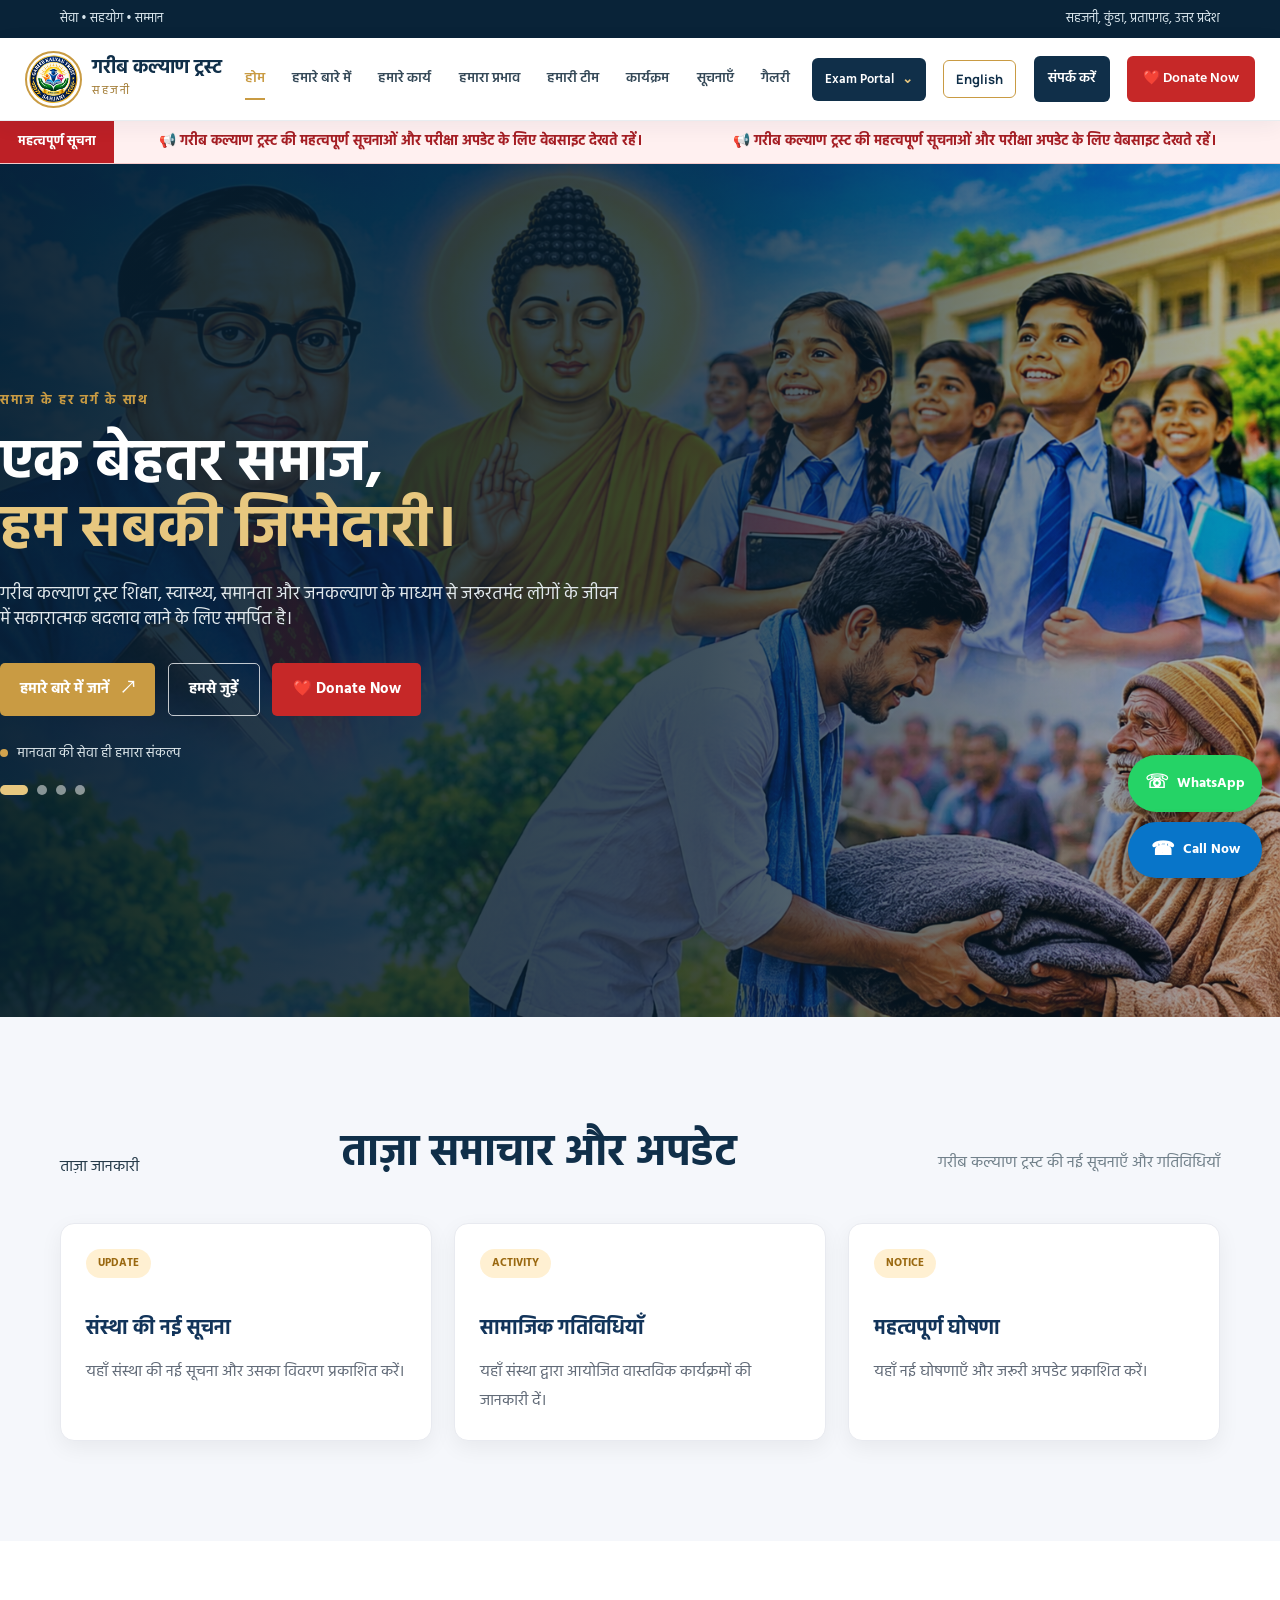
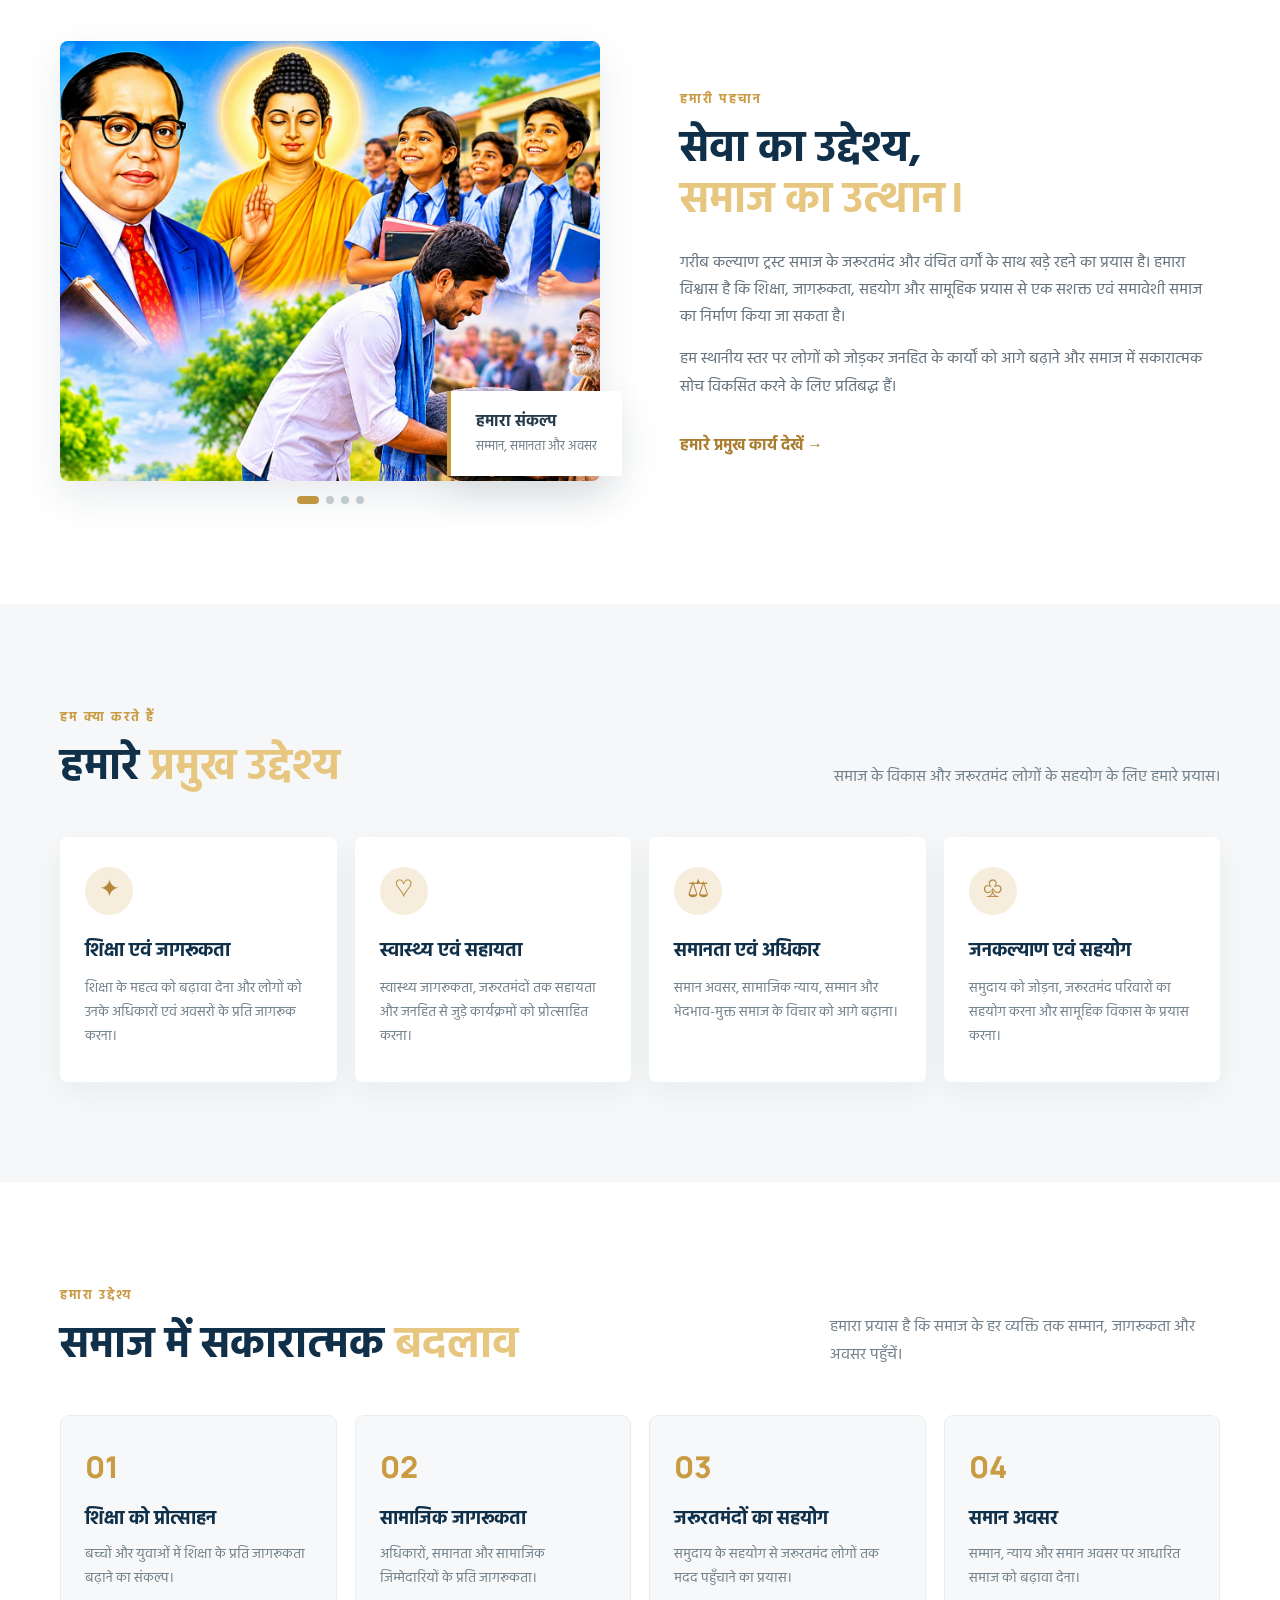
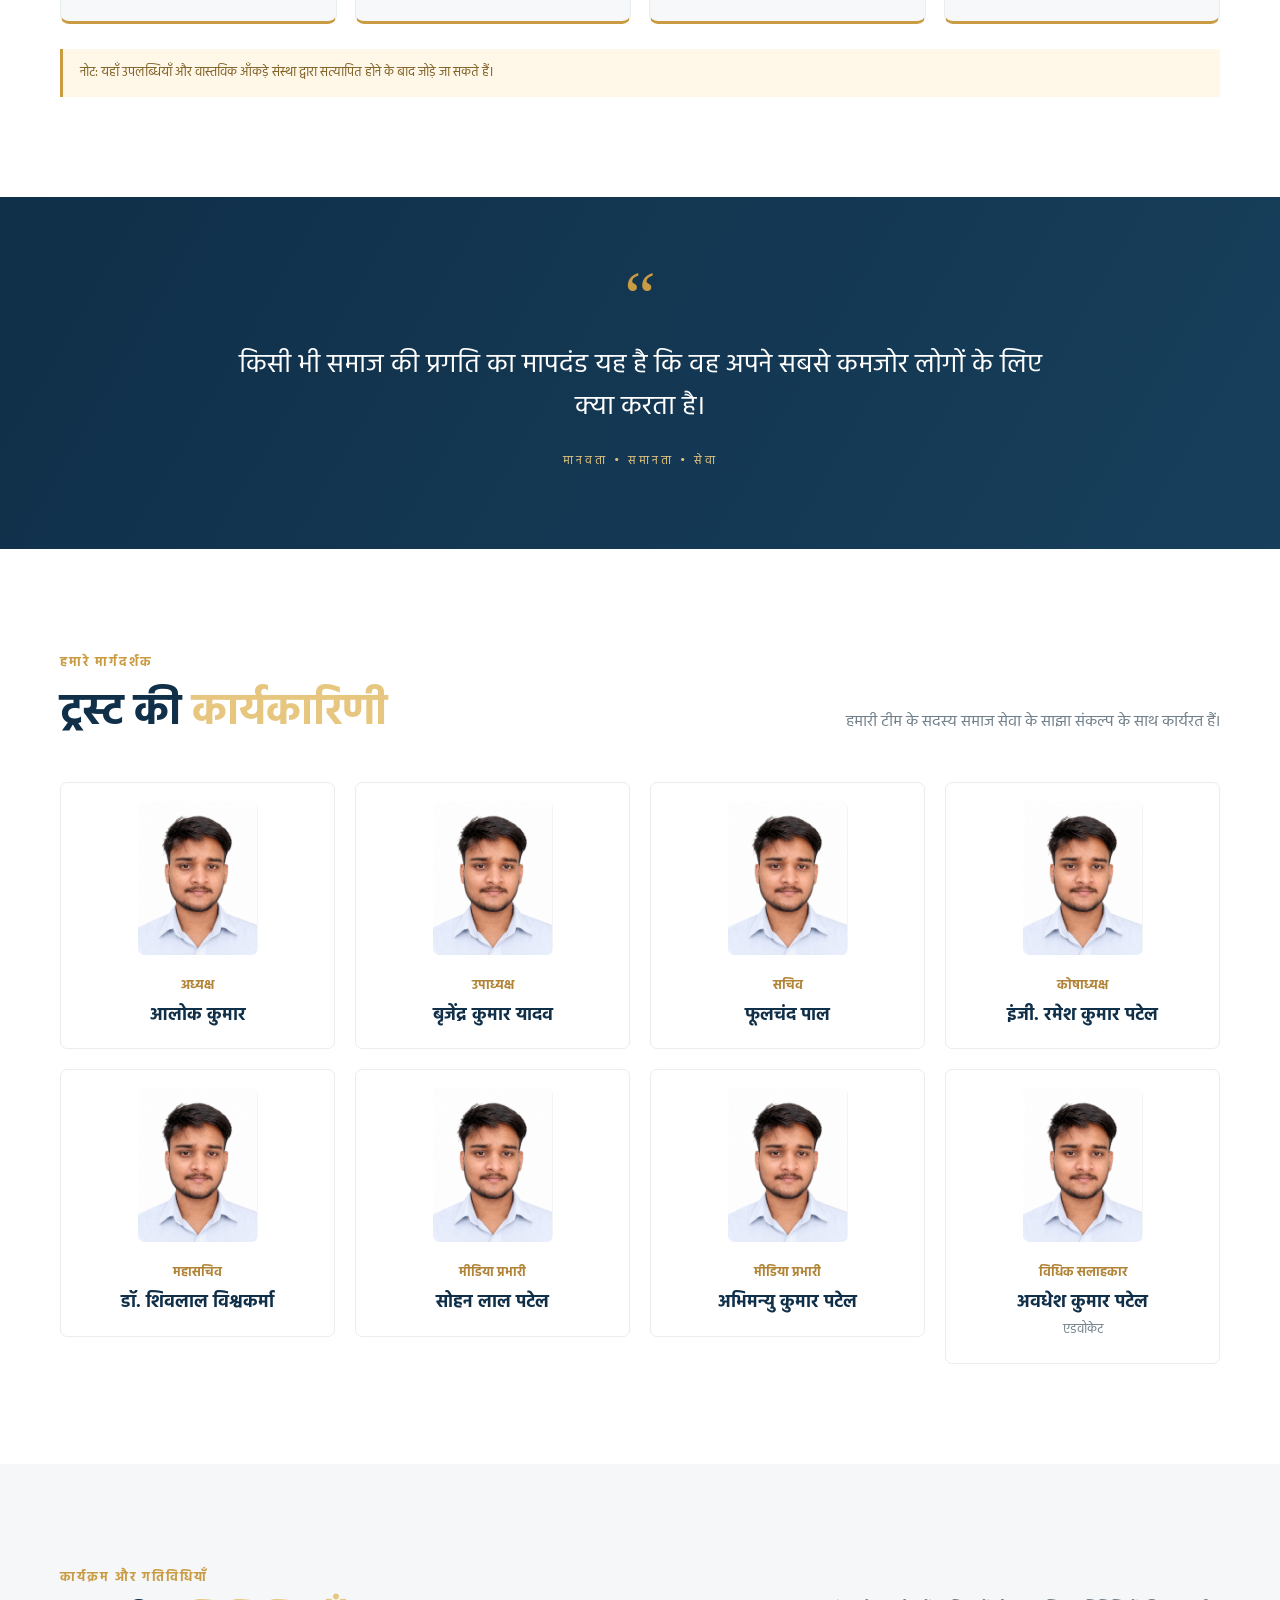
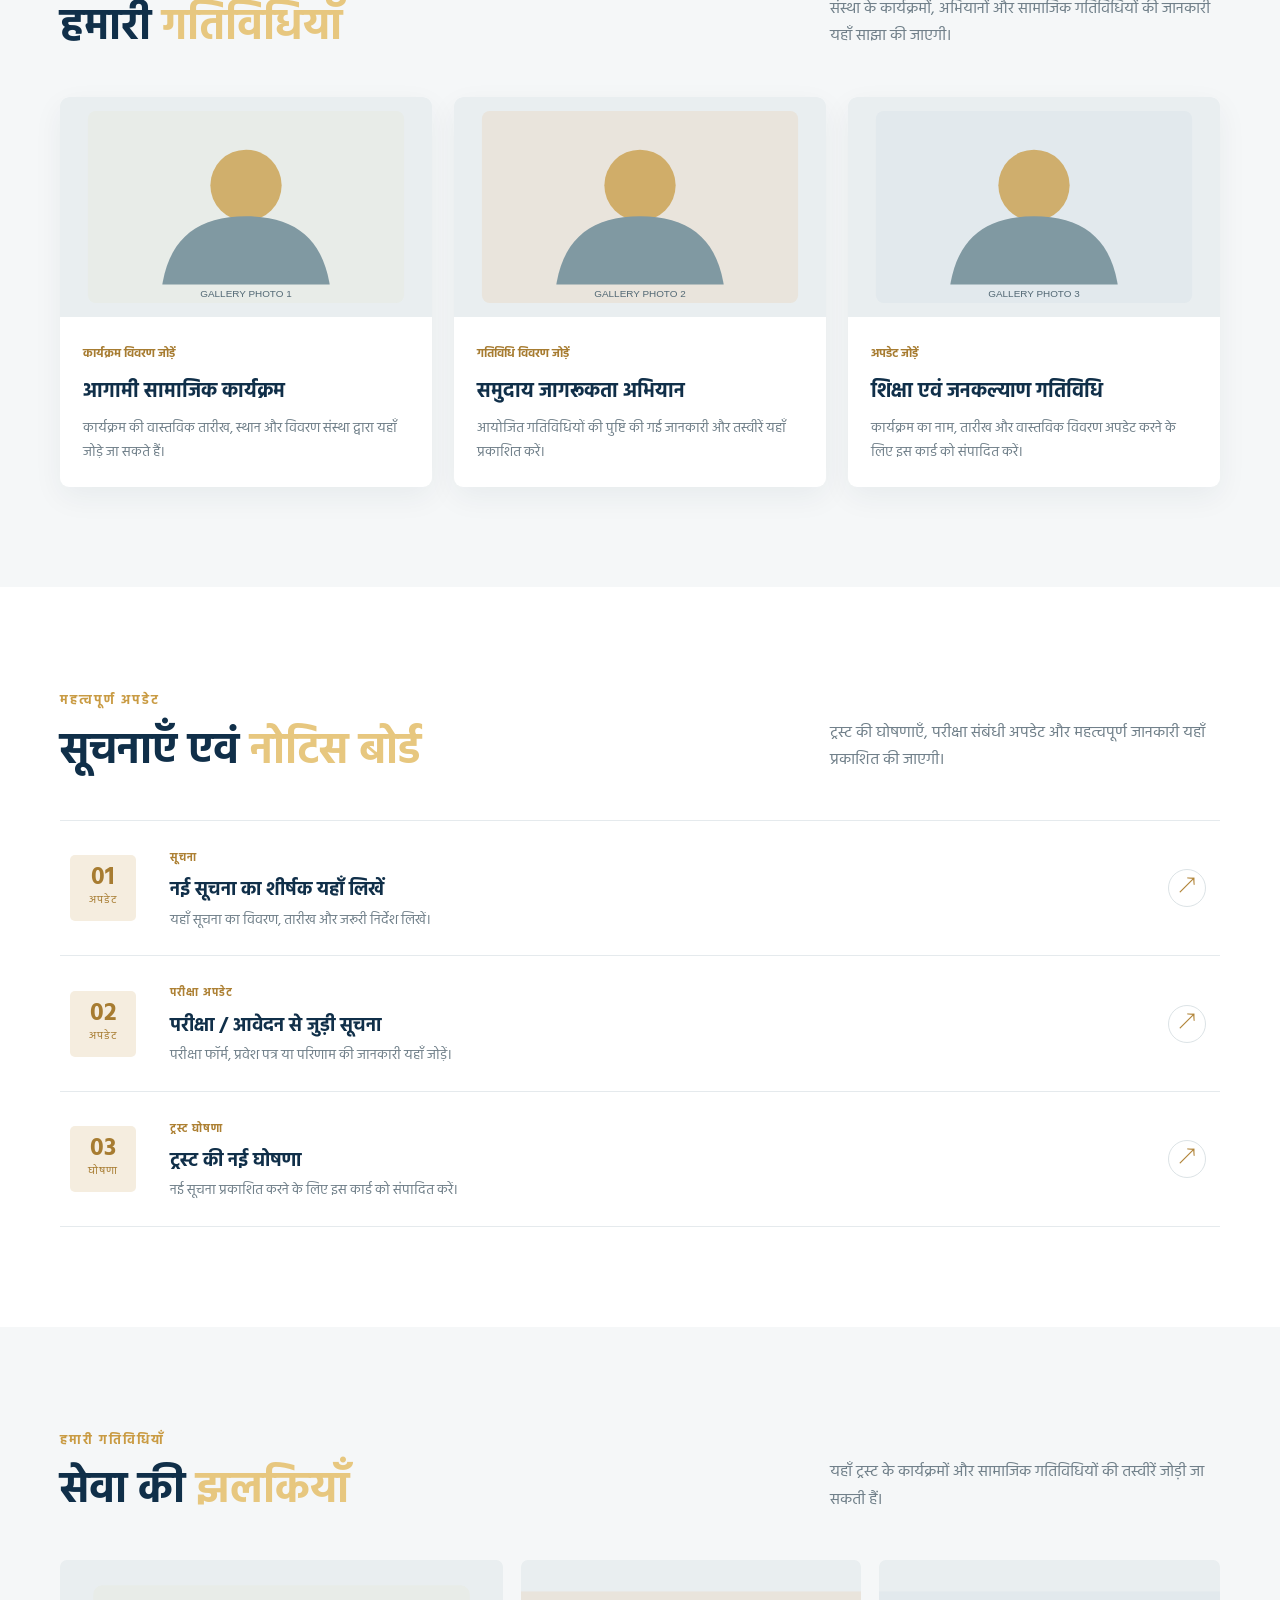
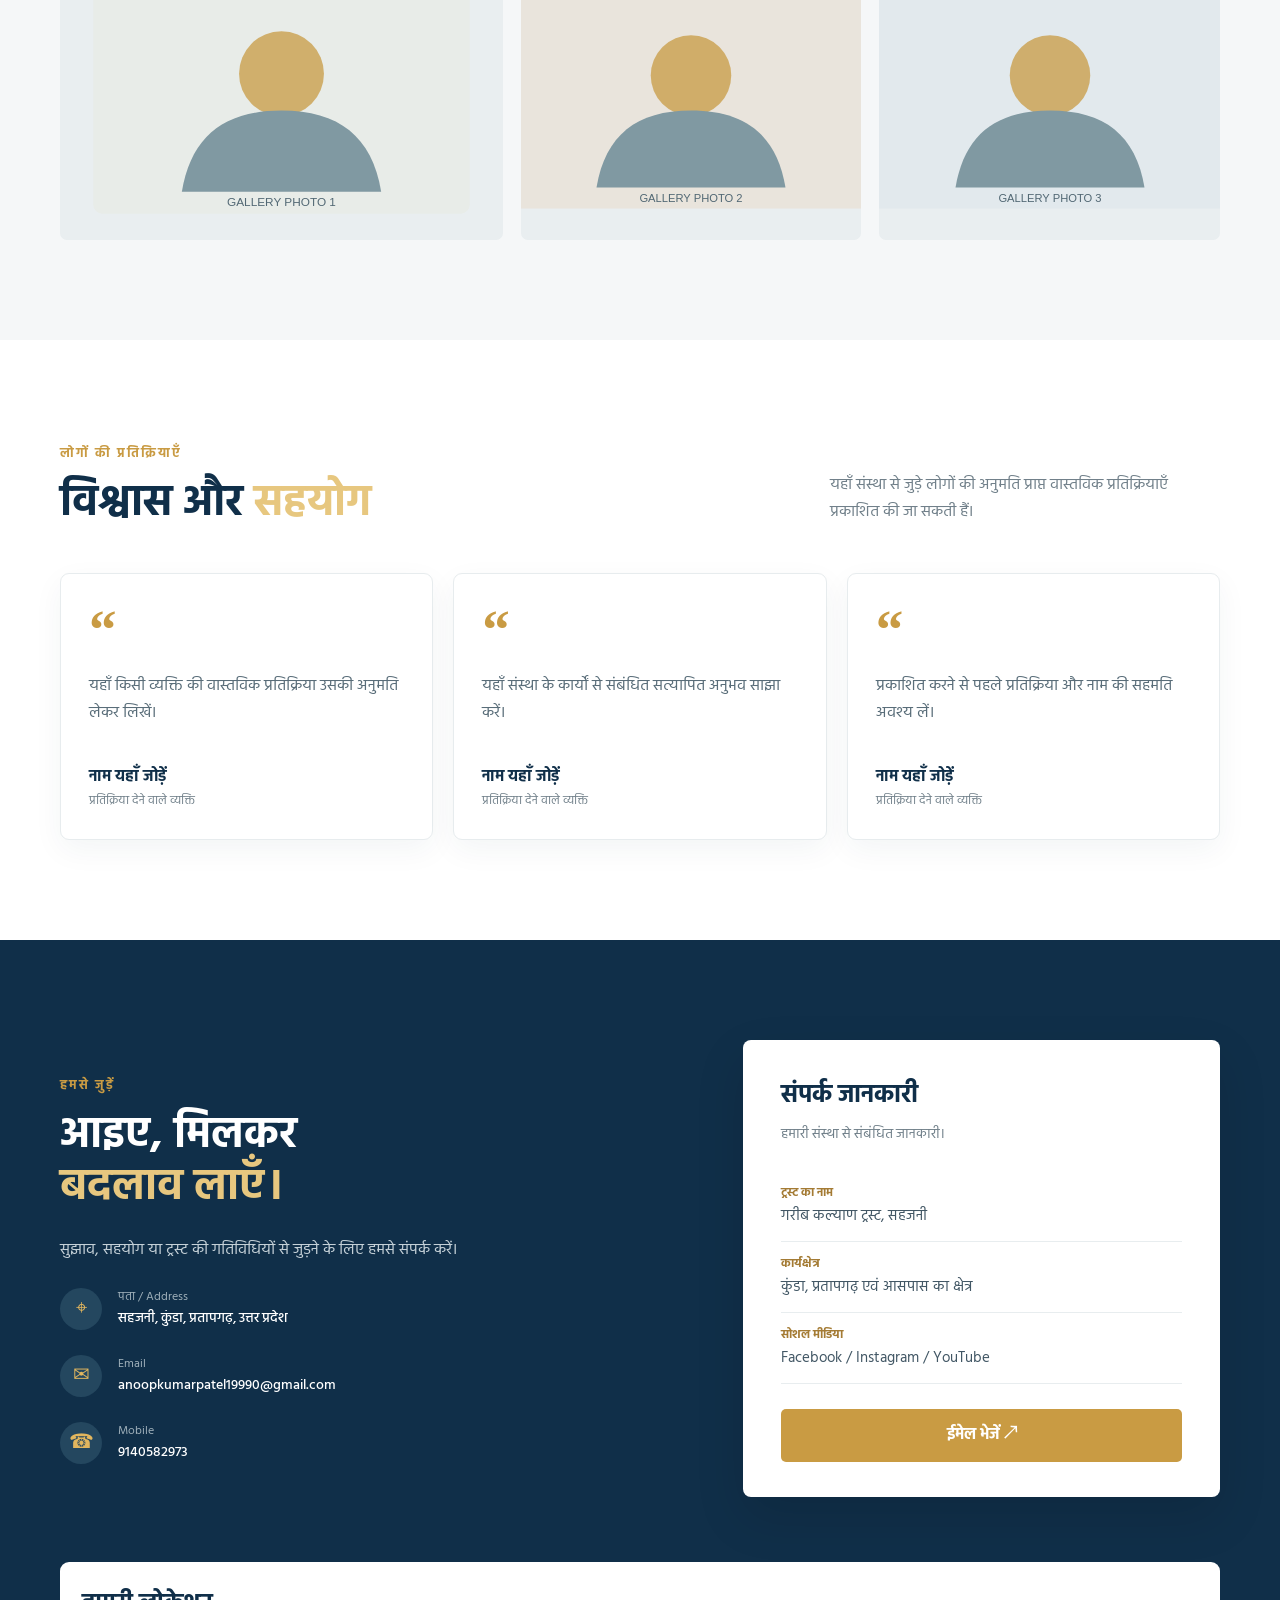
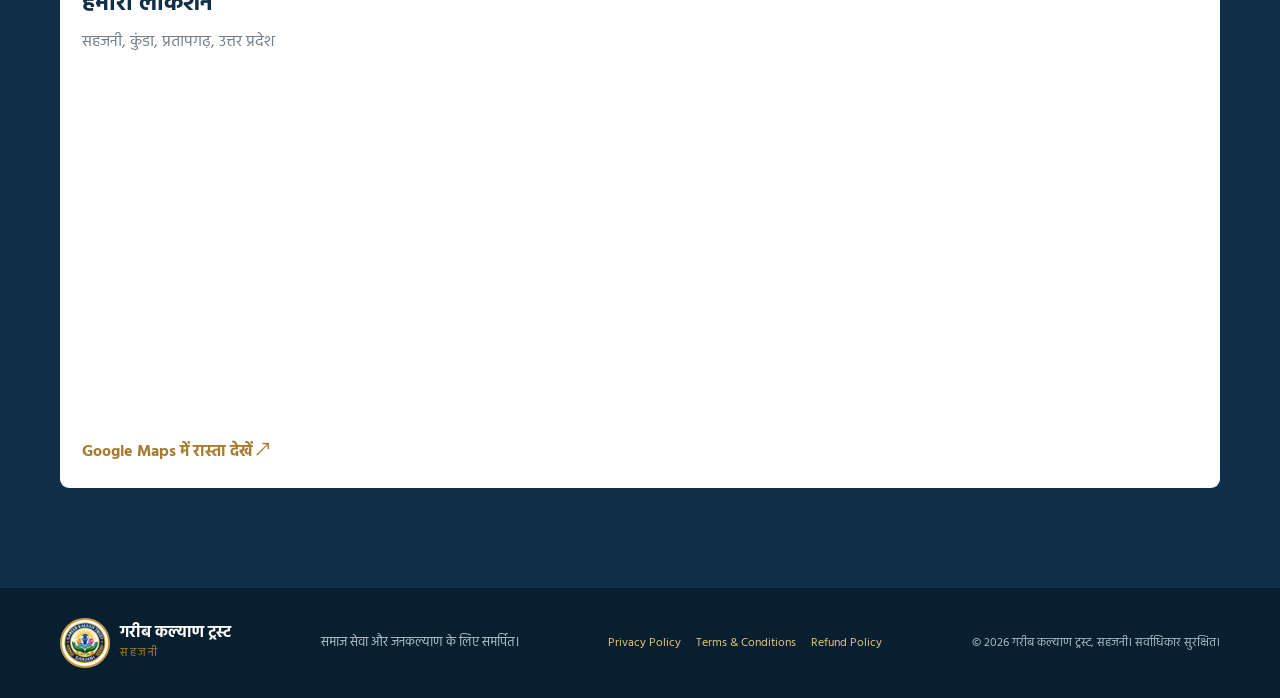
==== commit 7e490243: "Update index.html" ====
--- a/index.html
+++ b/index.html
@@ -90,7 +90,7 @@
       <div class="hero-slides">
         <img class="hero-slide active" src="assets/banner1.png" alt="Trust activity">
         <img class="hero-slide" src="assets/file_0000000067848207b0552e07eec1bc6d.png" alt="Community activity">
-        <img class="hero-slide" src="assets/banner1.png" alt="Social work">
+        <img class="hero-slide" src="assets/file_0000000067848207b0552e07eec1bc6d.png" alt="Social work">
         <img class="hero-slide" src="assets/file_0000000067848207b0552e07eec1bc6d.png" alt="Public welfare">
       </div>
       <div class="hero-shade"></div>
@@ -184,7 +184,7 @@
       <div class="container intro-grid">
         <div class="intro-visual">
           <div class="about-slider">
-            <img class="about-slide active" src="assets/file_0000000067848207b0552e07eec1bc6d.png" alt="Trust work">
+            <img class="about-slide active" src="assets/banner1.png" alt="Trust work">
             <img class="about-slide" src="assets/file_00000000e8d08211a6b96f3fac7100af.png" alt="Community service">
             <img class="about-slide" src="assets/file_0000000067848207b0552e07eec1bc6d.png" alt="Social activity">
             <img class="about-slide" src="assets/file_00000000e8d08211a6b96f3fac7100af.png" alt="Public welfare">
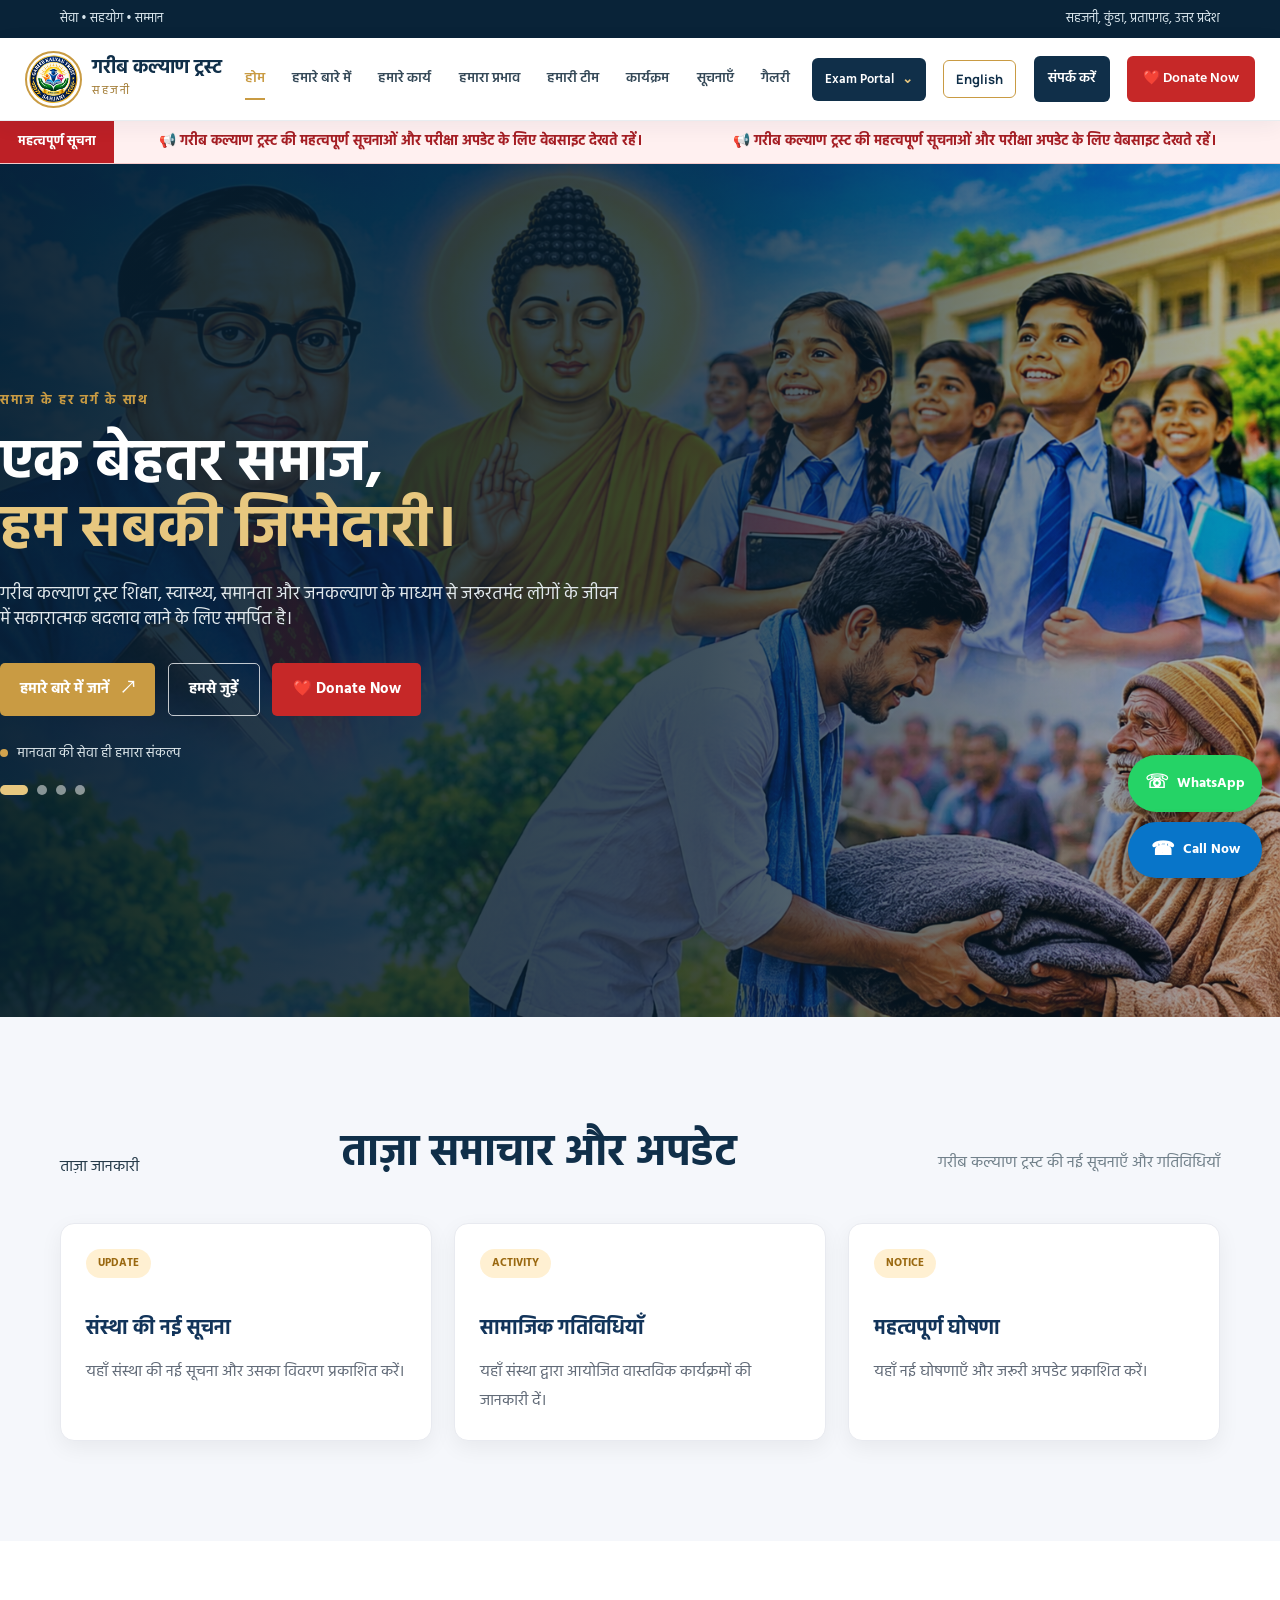
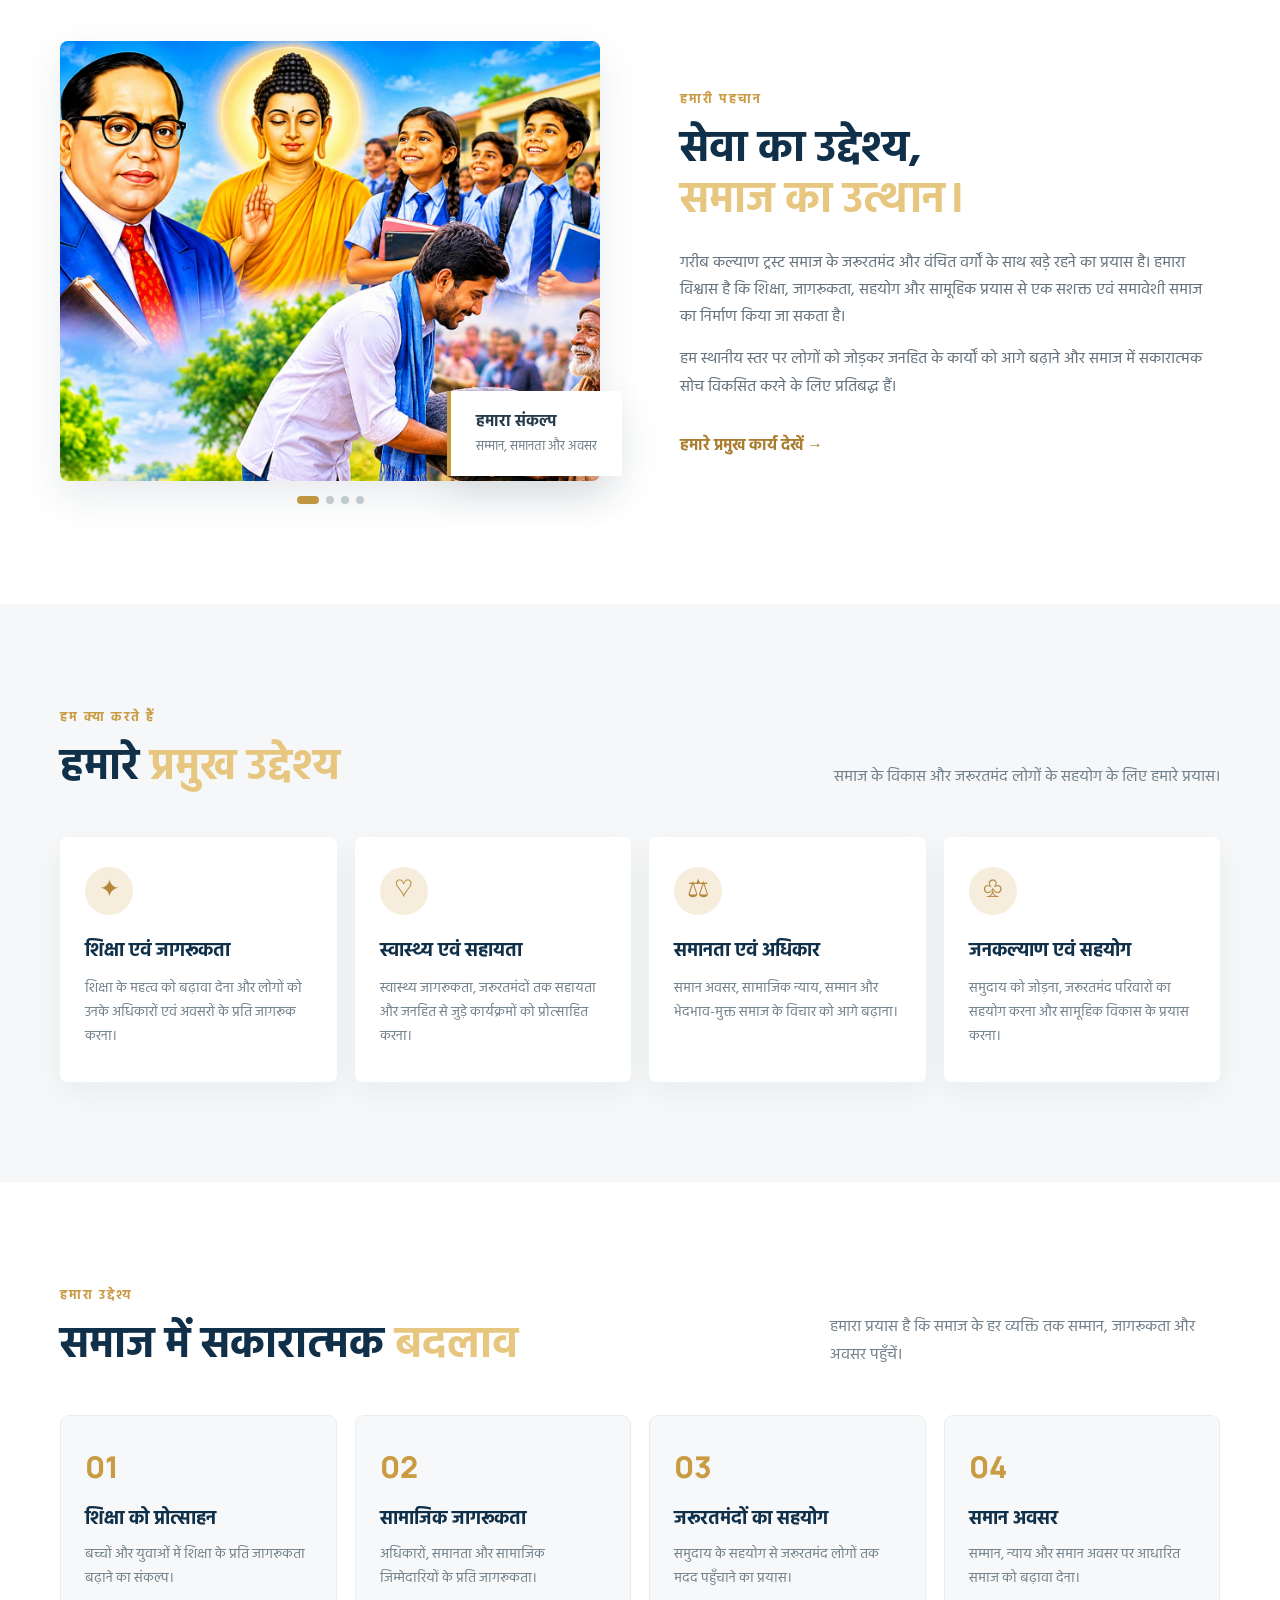
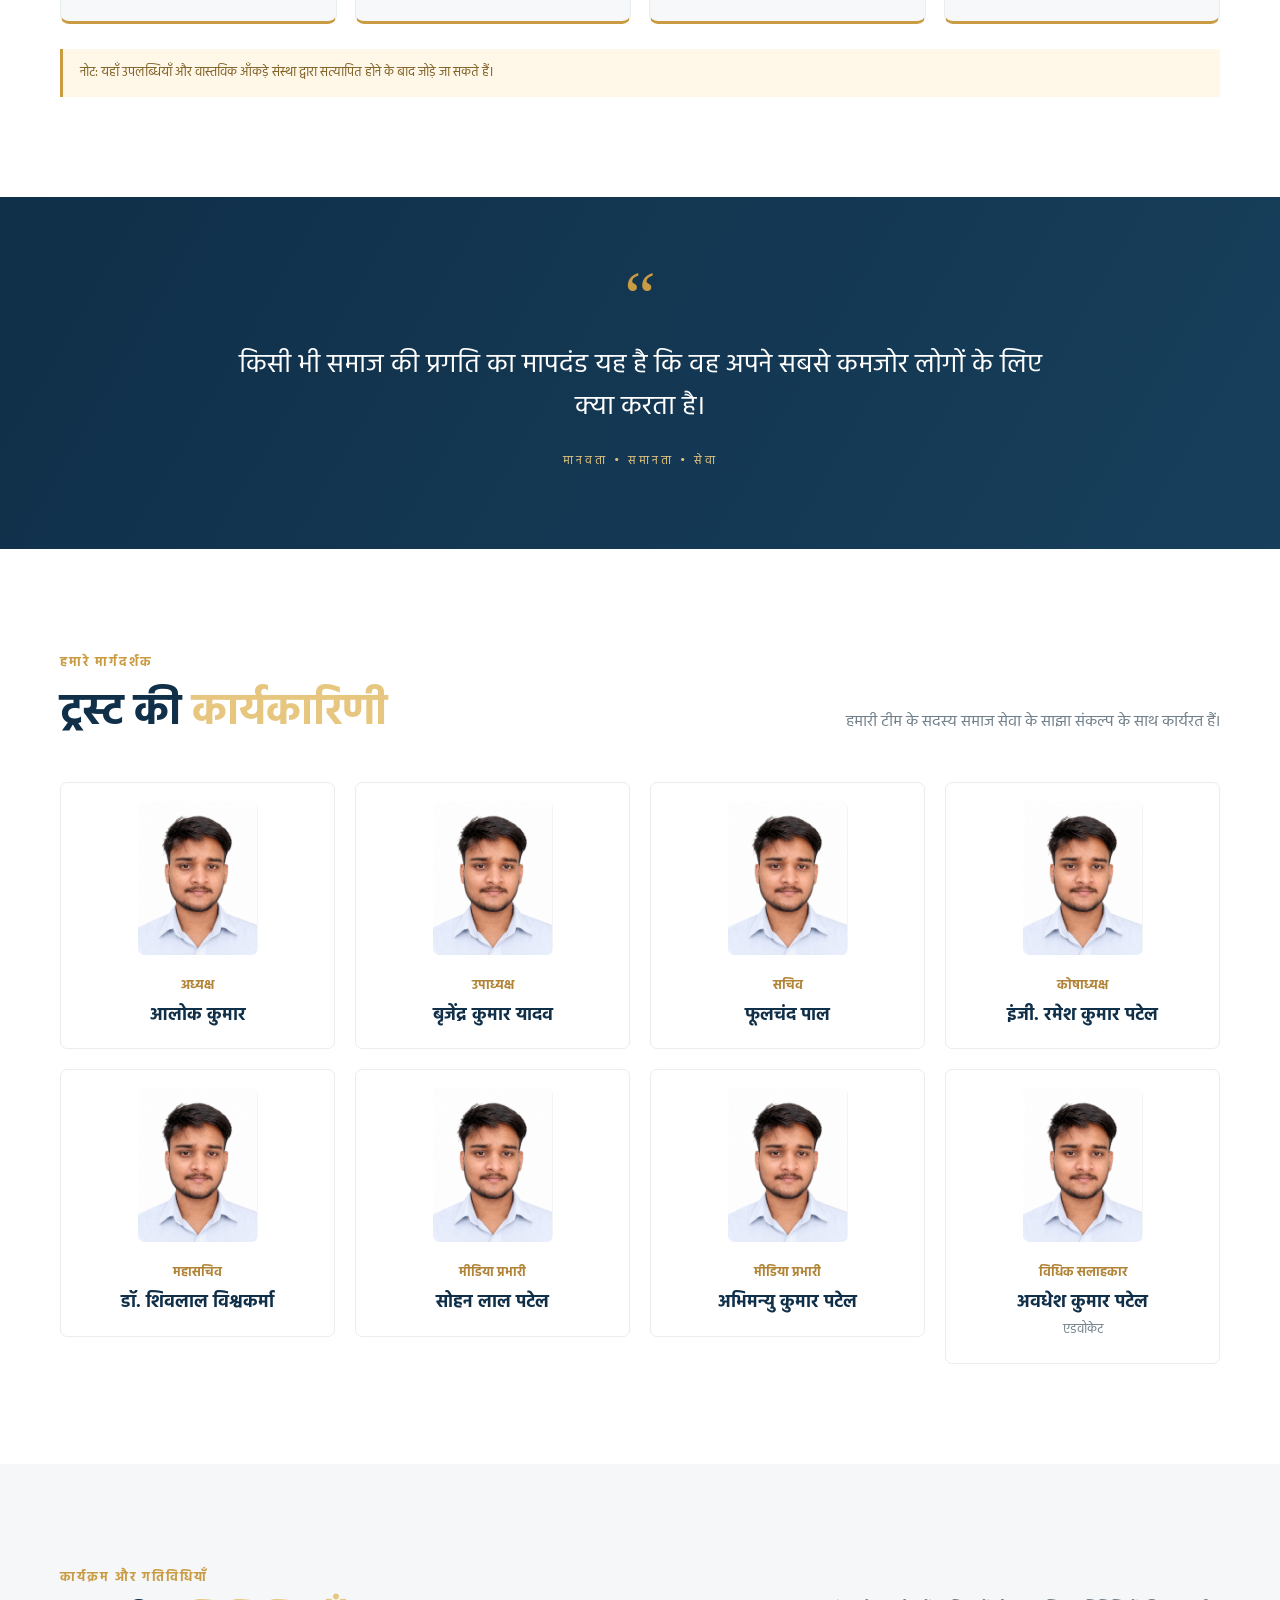
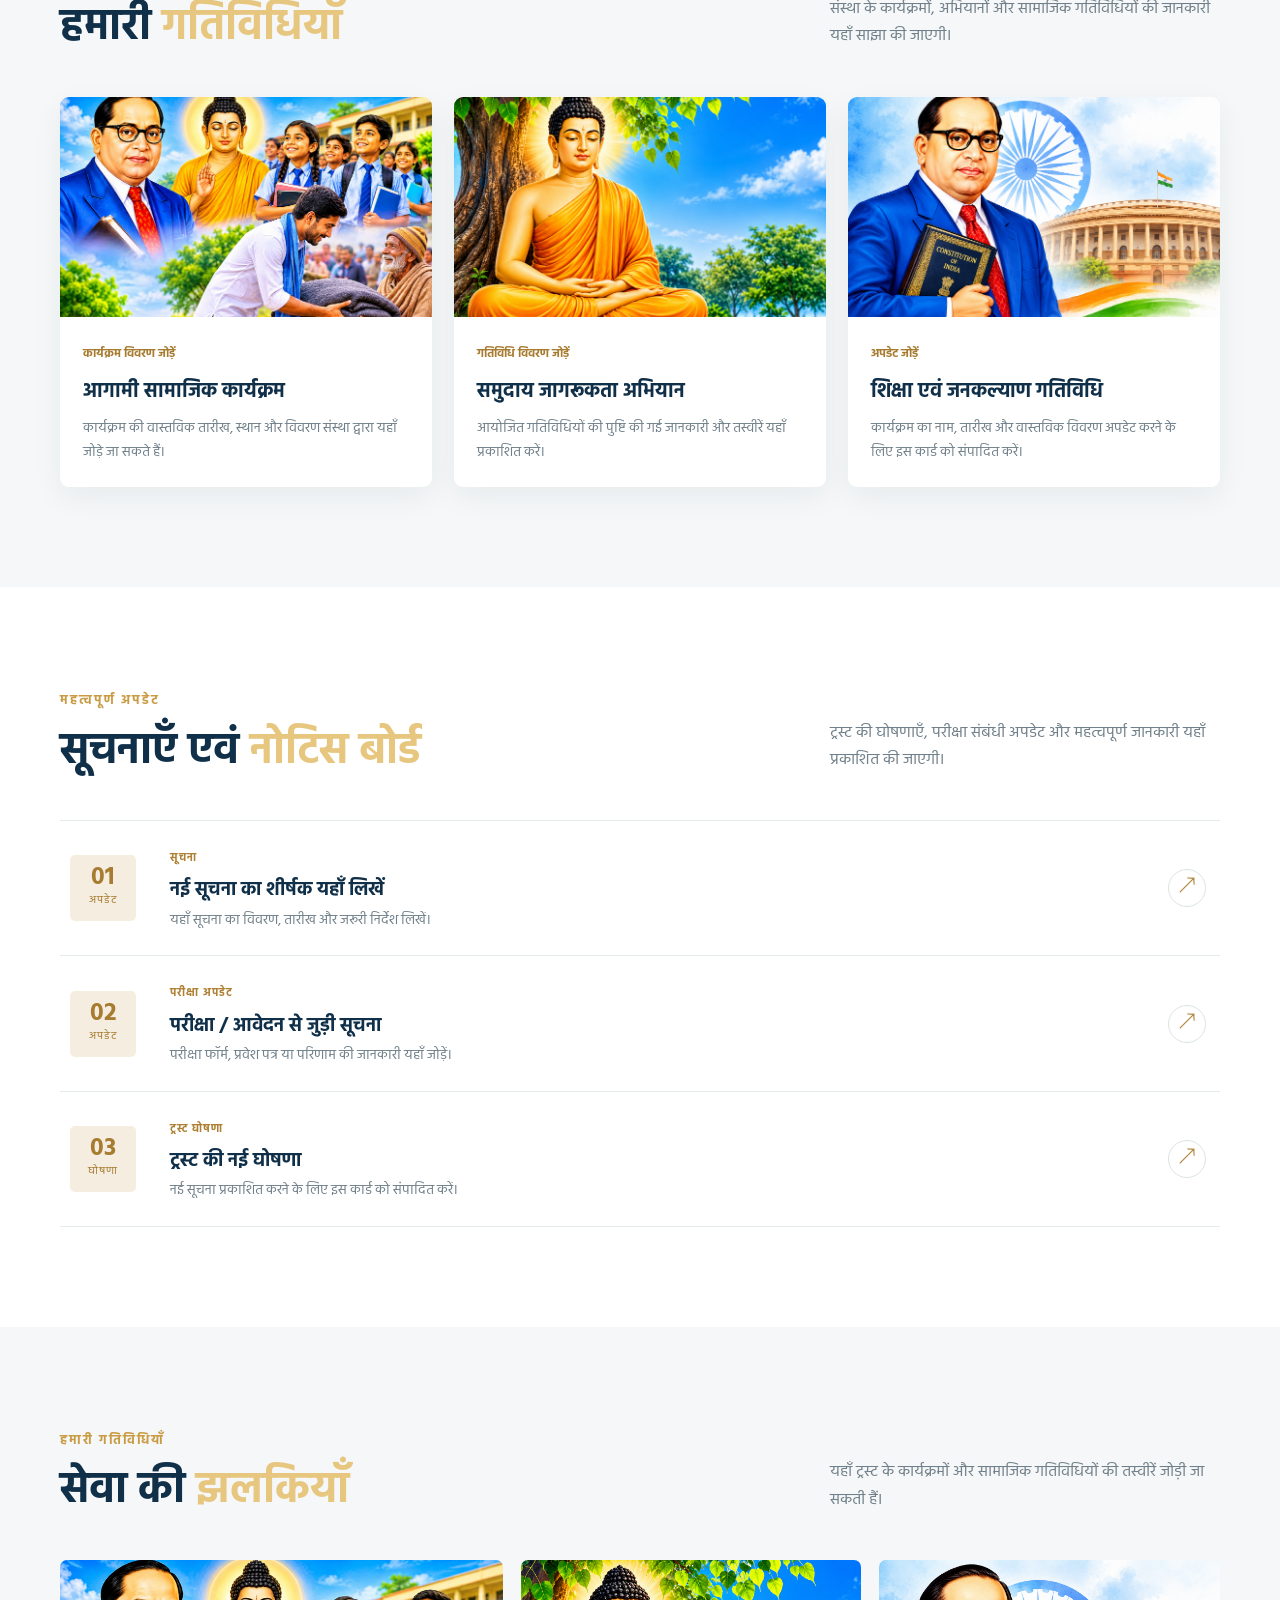
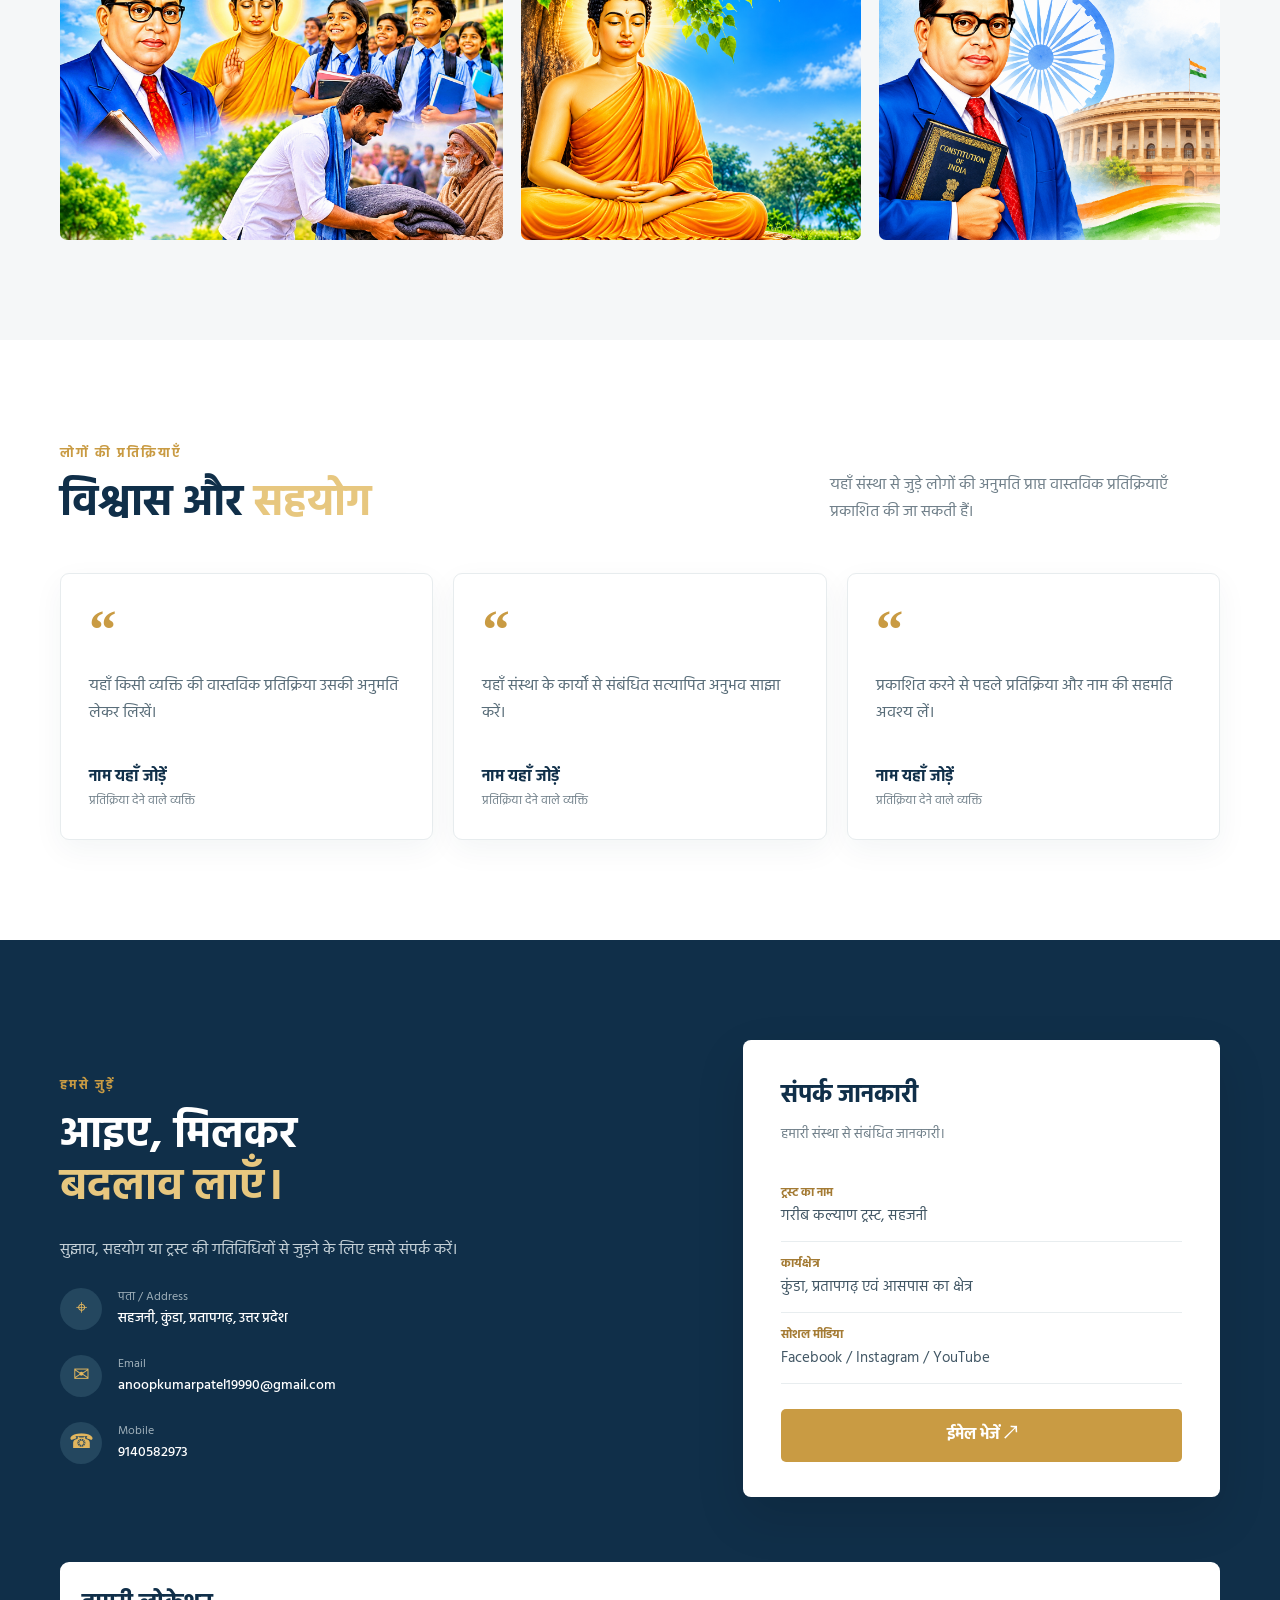
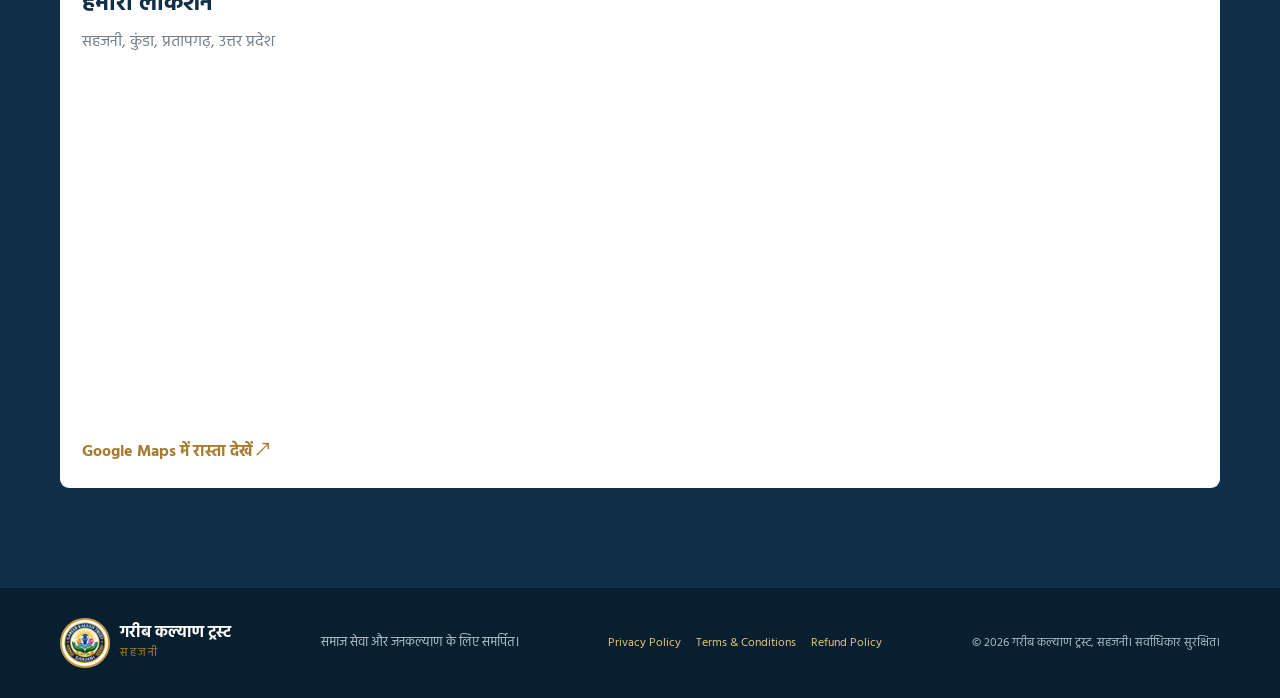
==== commit e434ae94: "Update index.html" ====
--- a/index.html
+++ b/index.html
@@ -90,7 +90,7 @@
       <div class="hero-slides">
         <img class="hero-slide active" src="assets/banner1.png" alt="Trust activity">
         <img class="hero-slide" src="assets/file_0000000067848207b0552e07eec1bc6d.png" alt="Community activity">
-        <img class="hero-slide" src="assets/file_0000000067848207b0552e07eec1bc6d.png" alt="Social work">
+        <img class="hero-slide" src="assets/file_00000000e8d08211a6b96f3fac7100af.png" alt="Social work">
         <img class="hero-slide" src="assets/file_0000000067848207b0552e07eec1bc6d.png" alt="Public welfare">
       </div>
       <div class="hero-shade"></div>
@@ -279,9 +279,9 @@
           <p data-hi="संस्था के कार्यक्रमों, अभियानों और सामाजिक गतिविधियों की जानकारी यहाँ साझा की जाएगी।" data-en="Updates about the trust's programmes, campaigns and social activities will be shared here.">संस्था के कार्यक्रमों, अभियानों और सामाजिक गतिविधियों की जानकारी यहाँ साझा की जाएगी।</p>
         </div>
         <div class="events-grid">
-          <article class="event-card"><img src="assets/gallery-placeholder-1.svg" alt="Event placeholder"><div class="event-info"><span class="event-label" data-hi="कार्यक्रम विवरण जोड़ें" data-en="Add Event Details">कार्यक्रम विवरण जोड़ें</span><h3 data-hi="आगामी सामाजिक कार्यक्रम" data-en="Upcoming Social Programme">आगामी सामाजिक कार्यक्रम</h3><p data-hi="कार्यक्रम की वास्तविक तारीख, स्थान और विवरण संस्था द्वारा यहाँ जोड़े जा सकते हैं।" data-en="The actual date, venue and details can be added here by the trust.">कार्यक्रम की वास्तविक तारीख, स्थान और विवरण संस्था द्वारा यहाँ जोड़े जा सकते हैं।</p></div></article>
-          <article class="event-card"><img src="assets/gallery-placeholder-2.svg" alt="Activity placeholder"><div class="event-info"><span class="event-label" data-hi="गतिविधि विवरण जोड़ें" data-en="Add Activity Details">गतिविधि विवरण जोड़ें</span><h3 data-hi="समुदाय जागरूकता अभियान" data-en="Community Awareness Campaign">समुदाय जागरूकता अभियान</h3><p data-hi="आयोजित गतिविधियों की पुष्टि की गई जानकारी और तस्वीरें यहाँ प्रकाशित करें।" data-en="Publish verified information and photos of completed activities here.">आयोजित गतिविधियों की पुष्टि की गई जानकारी और तस्वीरें यहाँ प्रकाशित करें।</p></div></article>
-          <article class="event-card"><img src="assets/gallery-placeholder-3.svg" alt="Programme placeholder"><div class="event-info"><span class="event-label" data-hi="अपडेट जोड़ें" data-en="Add Update">अपडेट जोड़ें</span><h3 data-hi="शिक्षा एवं जनकल्याण गतिविधि" data-en="Education & Public Welfare Activity">शिक्षा एवं जनकल्याण गतिविधि</h3><p data-hi="कार्यक्रम का नाम, तारीख और वास्तविक विवरण अपडेट करने के लिए इस कार्ड को संपादित करें।" data-en="Edit this card to add the programme name, date and actual details.">कार्यक्रम का नाम, तारीख और वास्तविक विवरण अपडेट करने के लिए इस कार्ड को संपादित करें।</p></div></article>
+          <article class="event-card"><img src="assets/banner1.png" alt="Event placeholder"><div class="event-info"><span class="event-label" data-hi="कार्यक्रम विवरण जोड़ें" data-en="Add Event Details">कार्यक्रम विवरण जोड़ें</span><h3 data-hi="आगामी सामाजिक कार्यक्रम" data-en="Upcoming Social Programme">आगामी सामाजिक कार्यक्रम</h3><p data-hi="कार्यक्रम की वास्तविक तारीख, स्थान और विवरण संस्था द्वारा यहाँ जोड़े जा सकते हैं।" data-en="The actual date, venue and details can be added here by the trust.">कार्यक्रम की वास्तविक तारीख, स्थान और विवरण संस्था द्वारा यहाँ जोड़े जा सकते हैं।</p></div></article>
+          <article class="event-card"><img src="assets/file_00000000e8d08211a6b96f3fac7100af.png" alt="Activity placeholder"><div class="event-info"><span class="event-label" data-hi="गतिविधि विवरण जोड़ें" data-en="Add Activity Details">गतिविधि विवरण जोड़ें</span><h3 data-hi="समुदाय जागरूकता अभियान" data-en="Community Awareness Campaign">समुदाय जागरूकता अभियान</h3><p data-hi="आयोजित गतिविधियों की पुष्टि की गई जानकारी और तस्वीरें यहाँ प्रकाशित करें।" data-en="Publish verified information and photos of completed activities here.">आयोजित गतिविधियों की पुष्टि की गई जानकारी और तस्वीरें यहाँ प्रकाशित करें।</p></div></article>
+          <article class="event-card"><img src="assets/file_0000000067848207b0552e07eec1bc6d.png" alt="Programme placeholder"><div class="event-info"><span class="event-label" data-hi="अपडेट जोड़ें" data-en="Add Update">अपडेट जोड़ें</span><h3 data-hi="शिक्षा एवं जनकल्याण गतिविधि" data-en="Education & Public Welfare Activity">शिक्षा एवं जनकल्याण गतिविधि</h3><p data-hi="कार्यक्रम का नाम, तारीख और वास्तविक विवरण अपडेट करने के लिए इस कार्ड को संपादित करें।" data-en="Edit this card to add the programme name, date and actual details.">कार्यक्रम का नाम, तारीख और वास्तविक विवरण अपडेट करने के लिए इस कार्ड को संपादित करें।</p></div></article>
         </div>
       </div>
     </section>
@@ -309,9 +309,9 @@
           <p data-hi="यहाँ ट्रस्ट के कार्यक्रमों और सामाजिक गतिविधियों की तस्वीरें जोड़ी जा सकती हैं।" data-en="Photos of the trust's programmes and social activities can be displayed here.">यहाँ ट्रस्ट के कार्यक्रमों और सामाजिक गतिविधियों की तस्वीरें जोड़ी जा सकती हैं।</p>
         </div>
         <div class="gallery-grid">
-          <img src="assets/gallery-placeholder-1.svg" alt="Trust gallery">
-          <img src="assets/gallery-placeholder-2.svg" alt="Trust gallery">
-          <img src="assets/gallery-placeholder-3.svg" alt="Trust gallery">
+          <img src="assets/banner1.png" alt="Trust gallery">
+          <img src="assets/file_00000000e8d08211a6b96f3fac7100af.png" alt="Trust gallery">
+          <img src="assets/file_0000000067848207b0552e07eec1bc6d.png" alt="Trust gallery">
         </div>
       </div>
     </section>
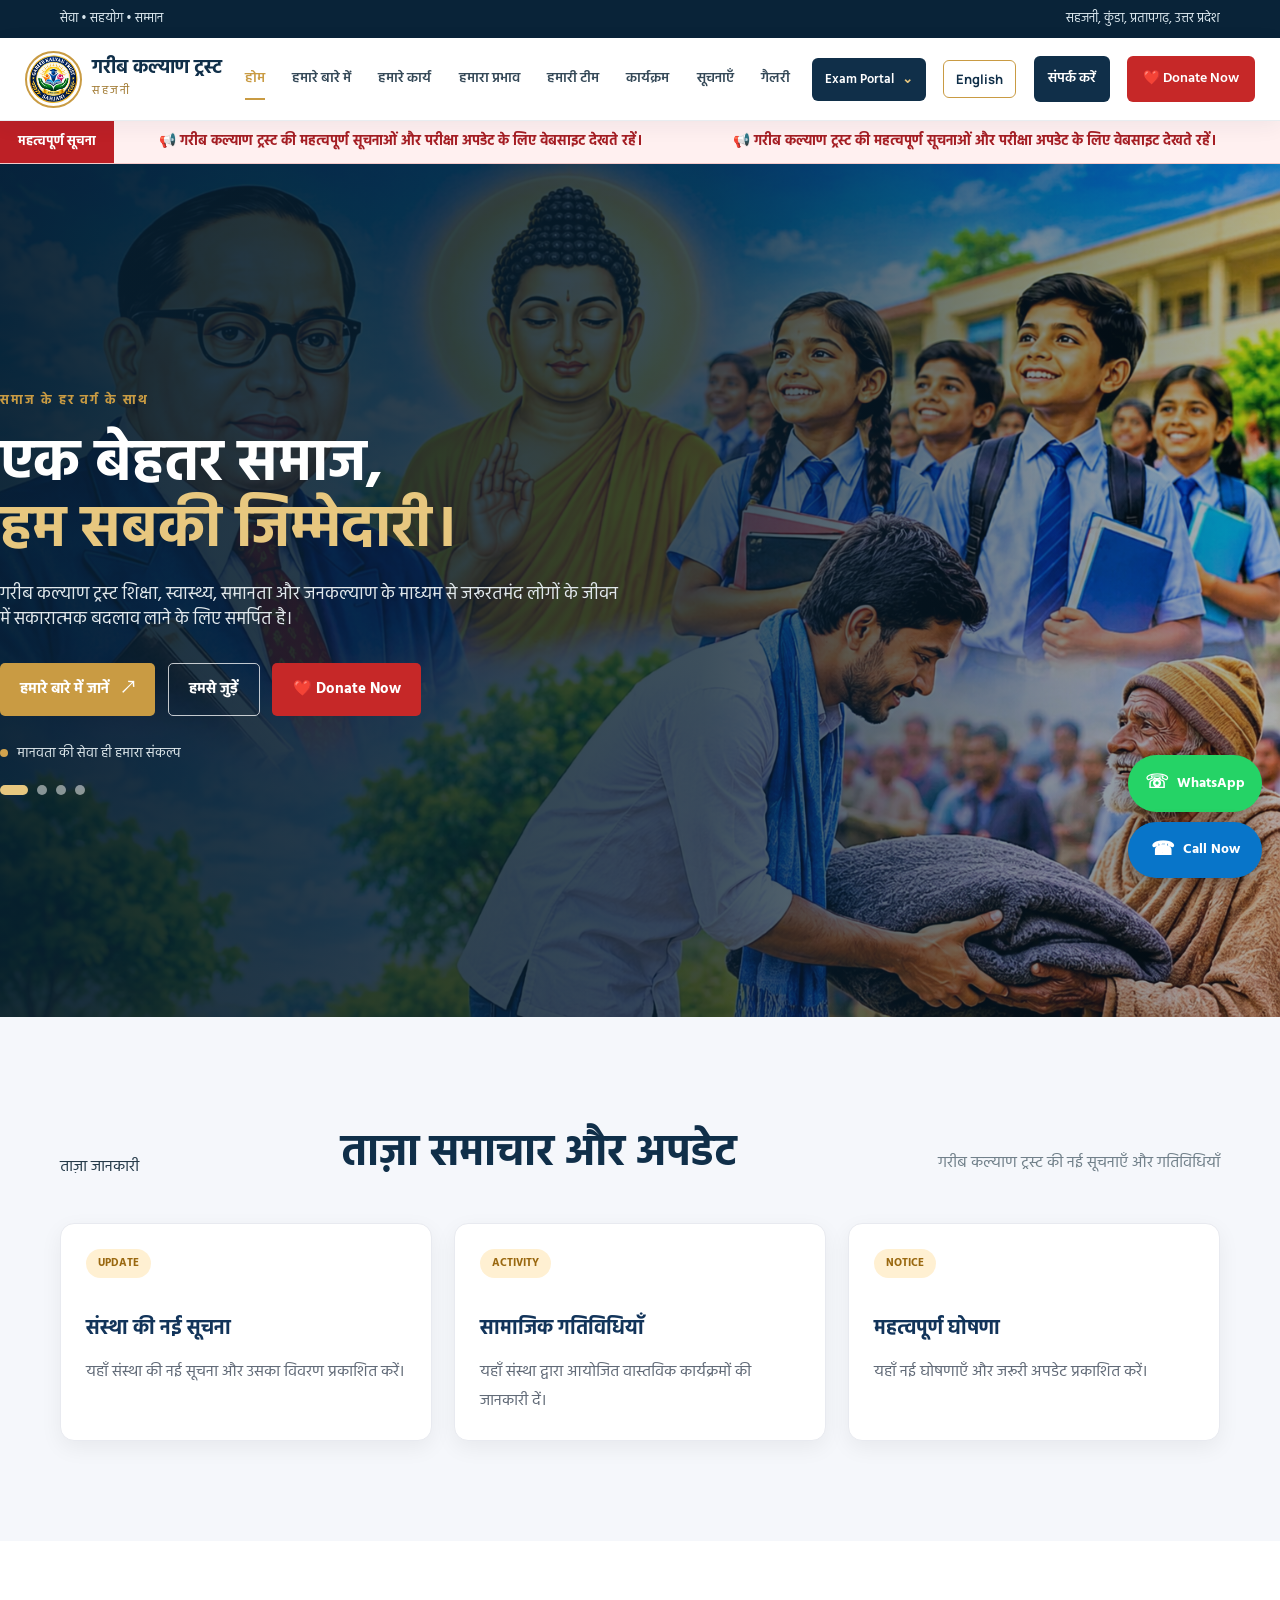
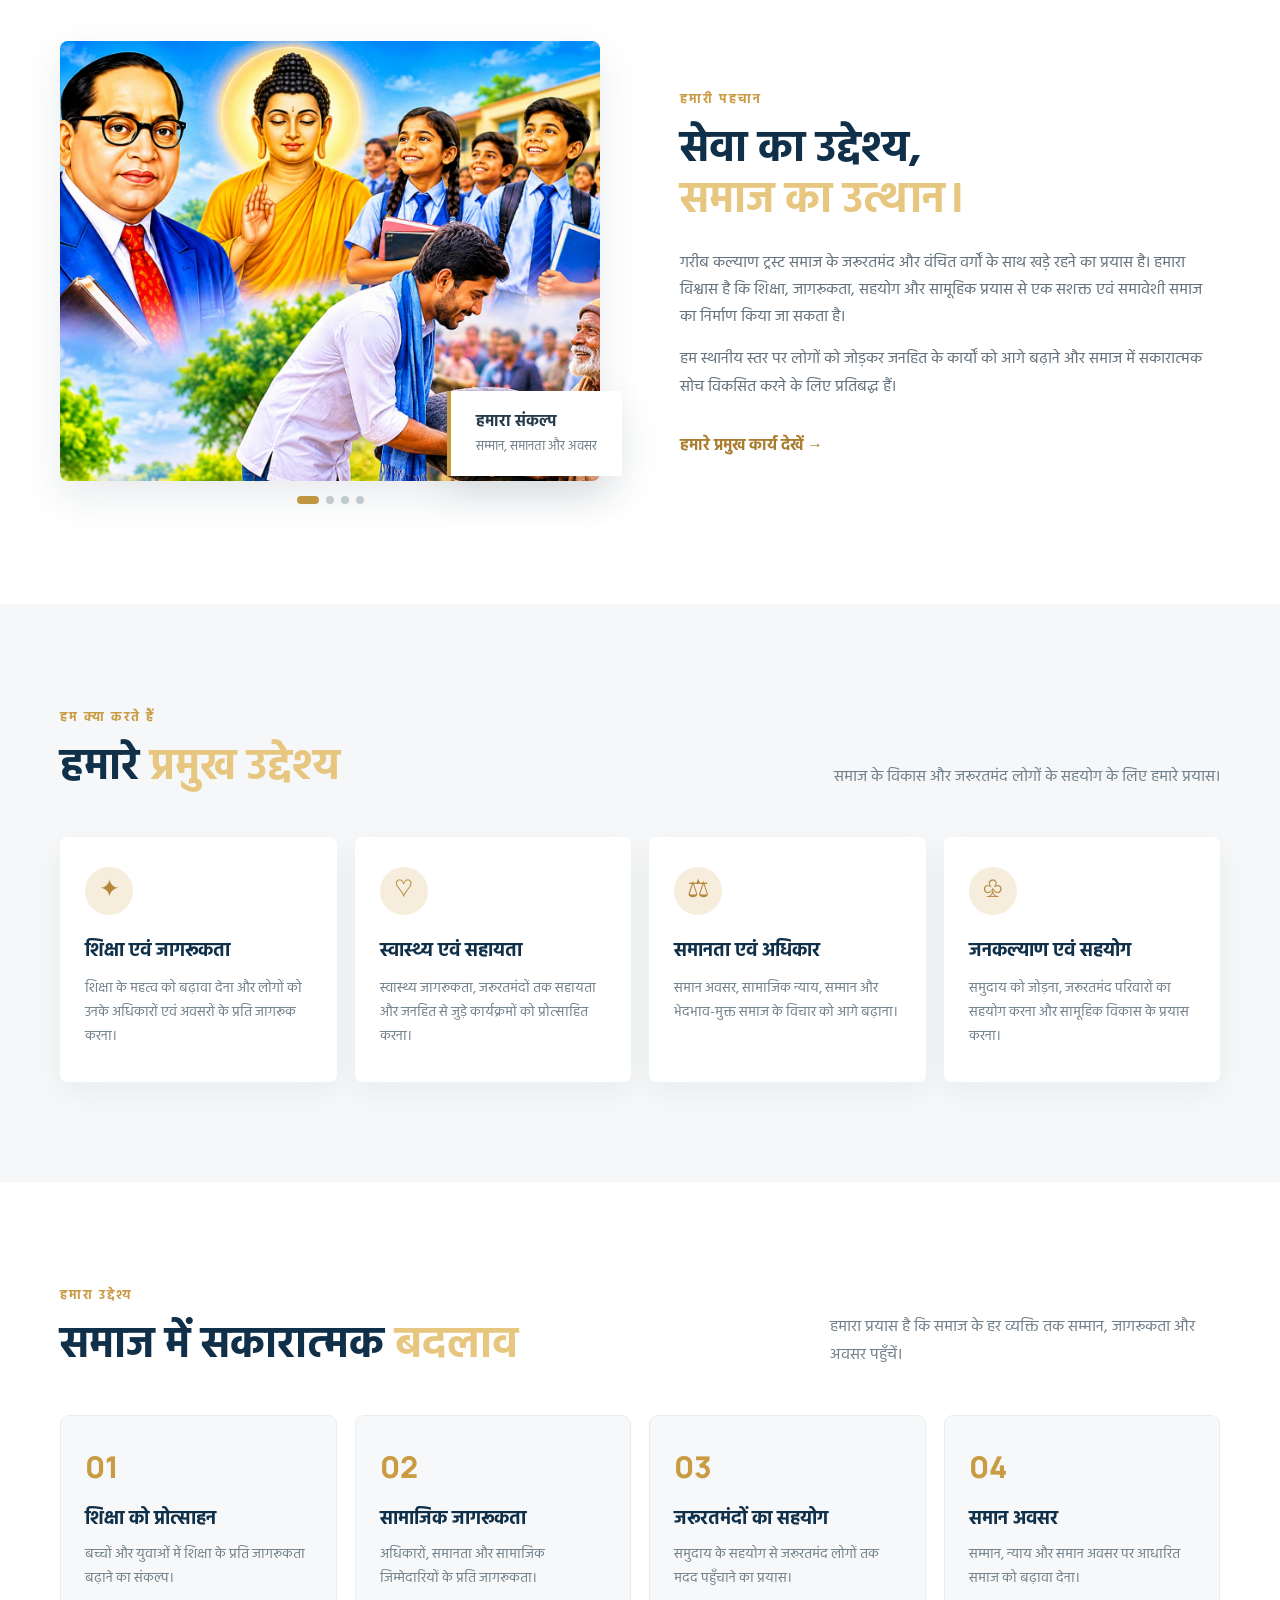
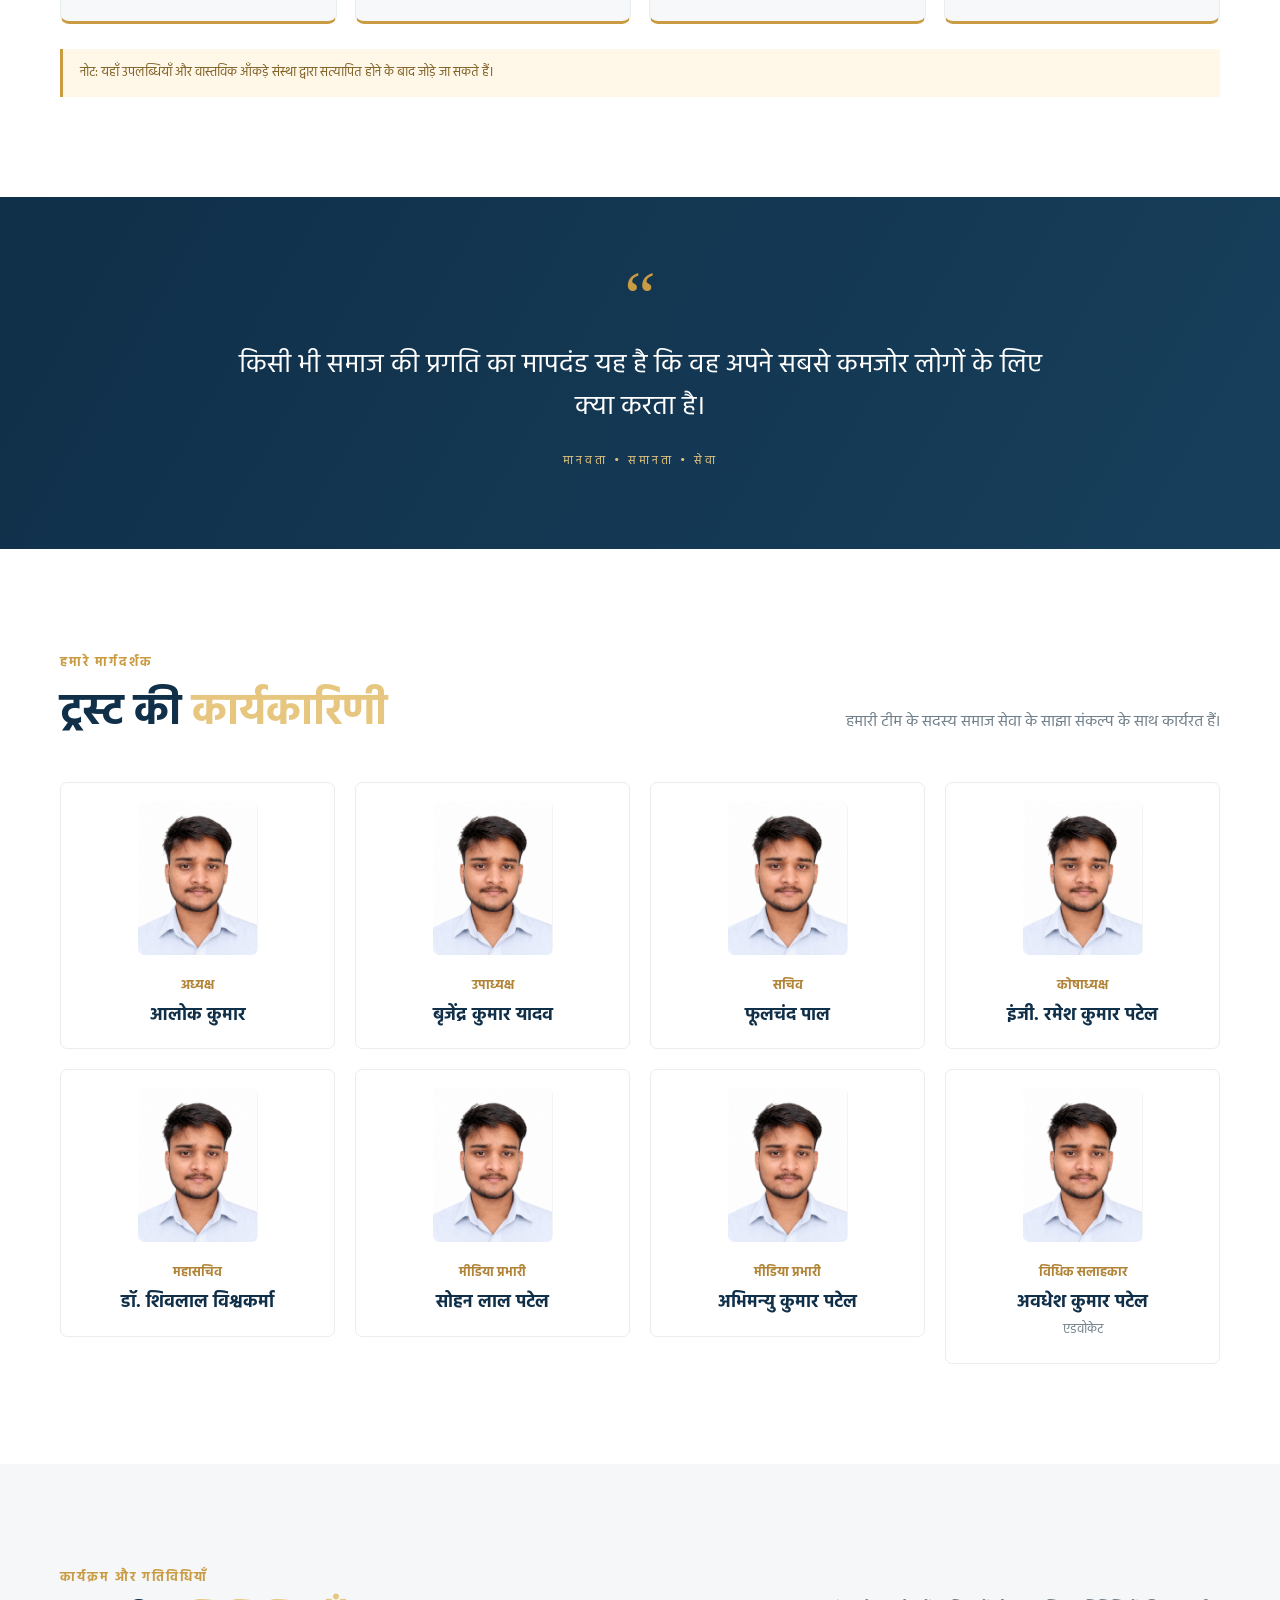
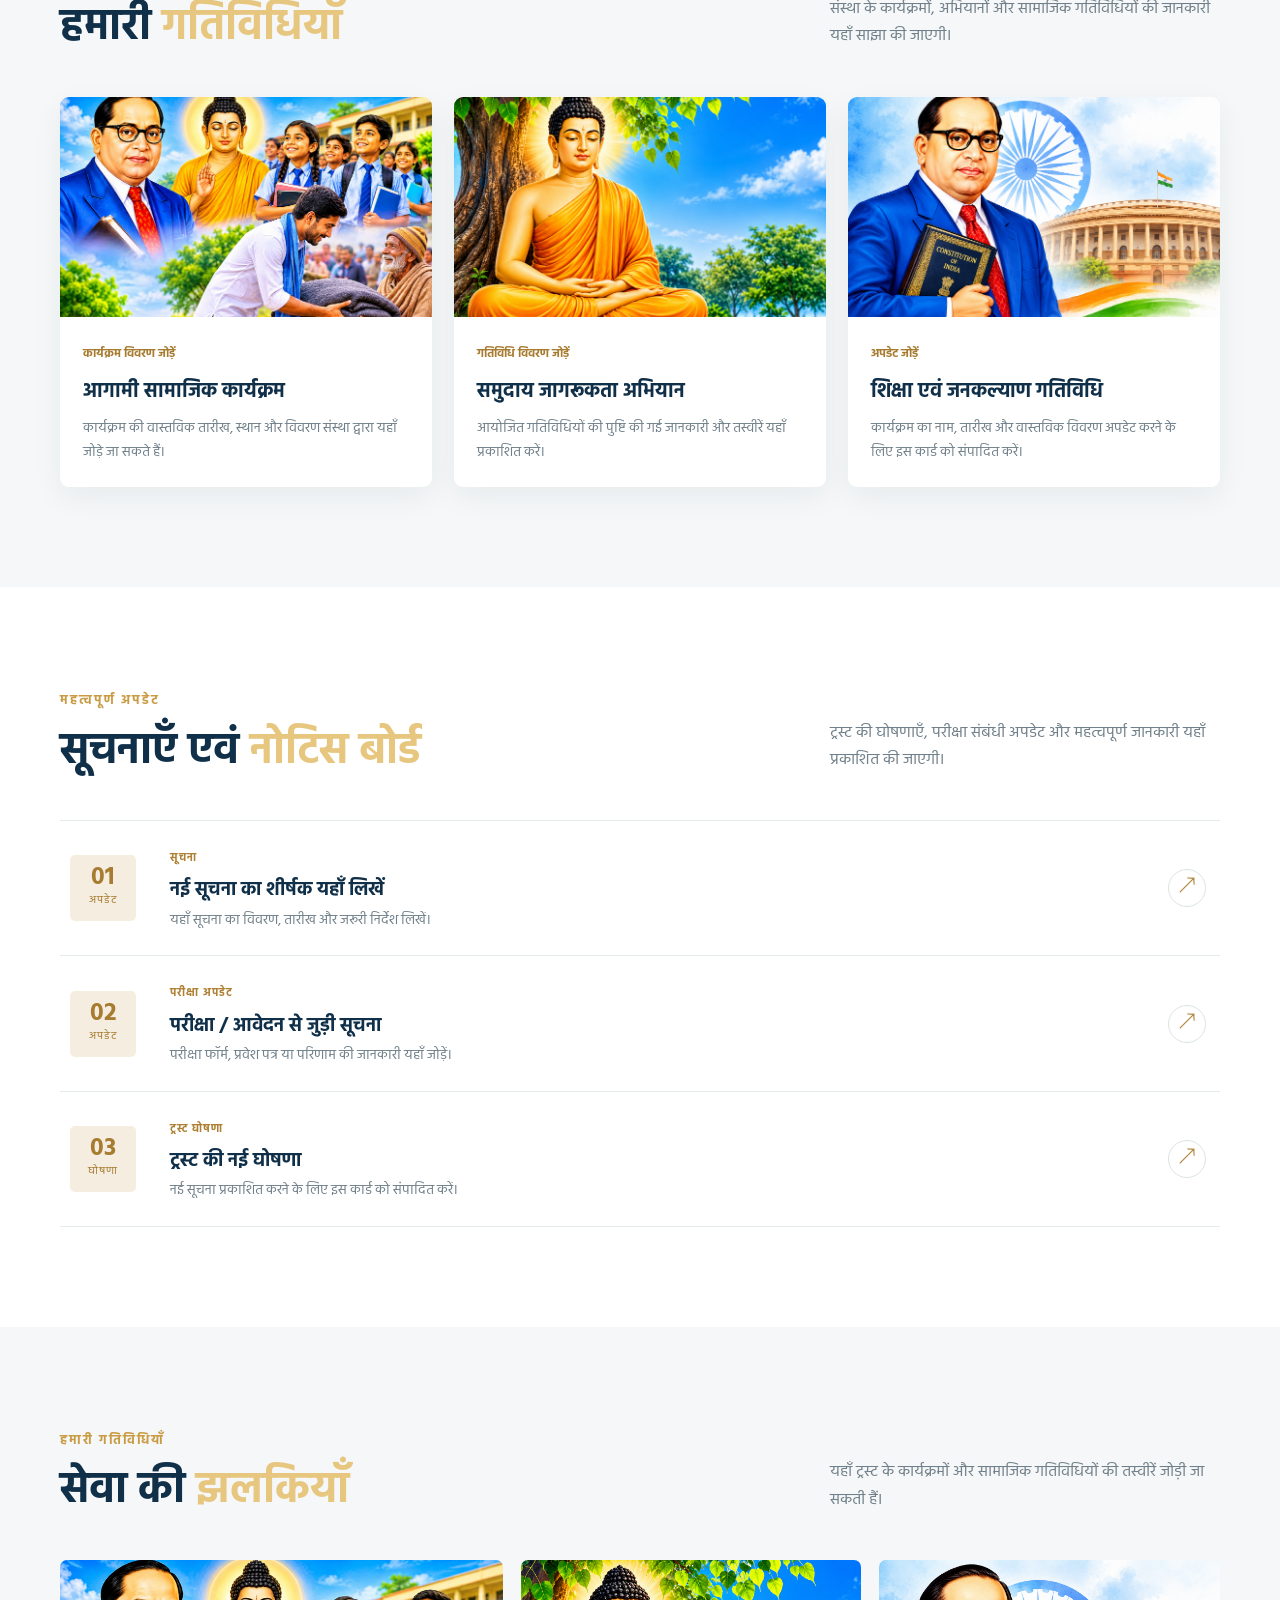
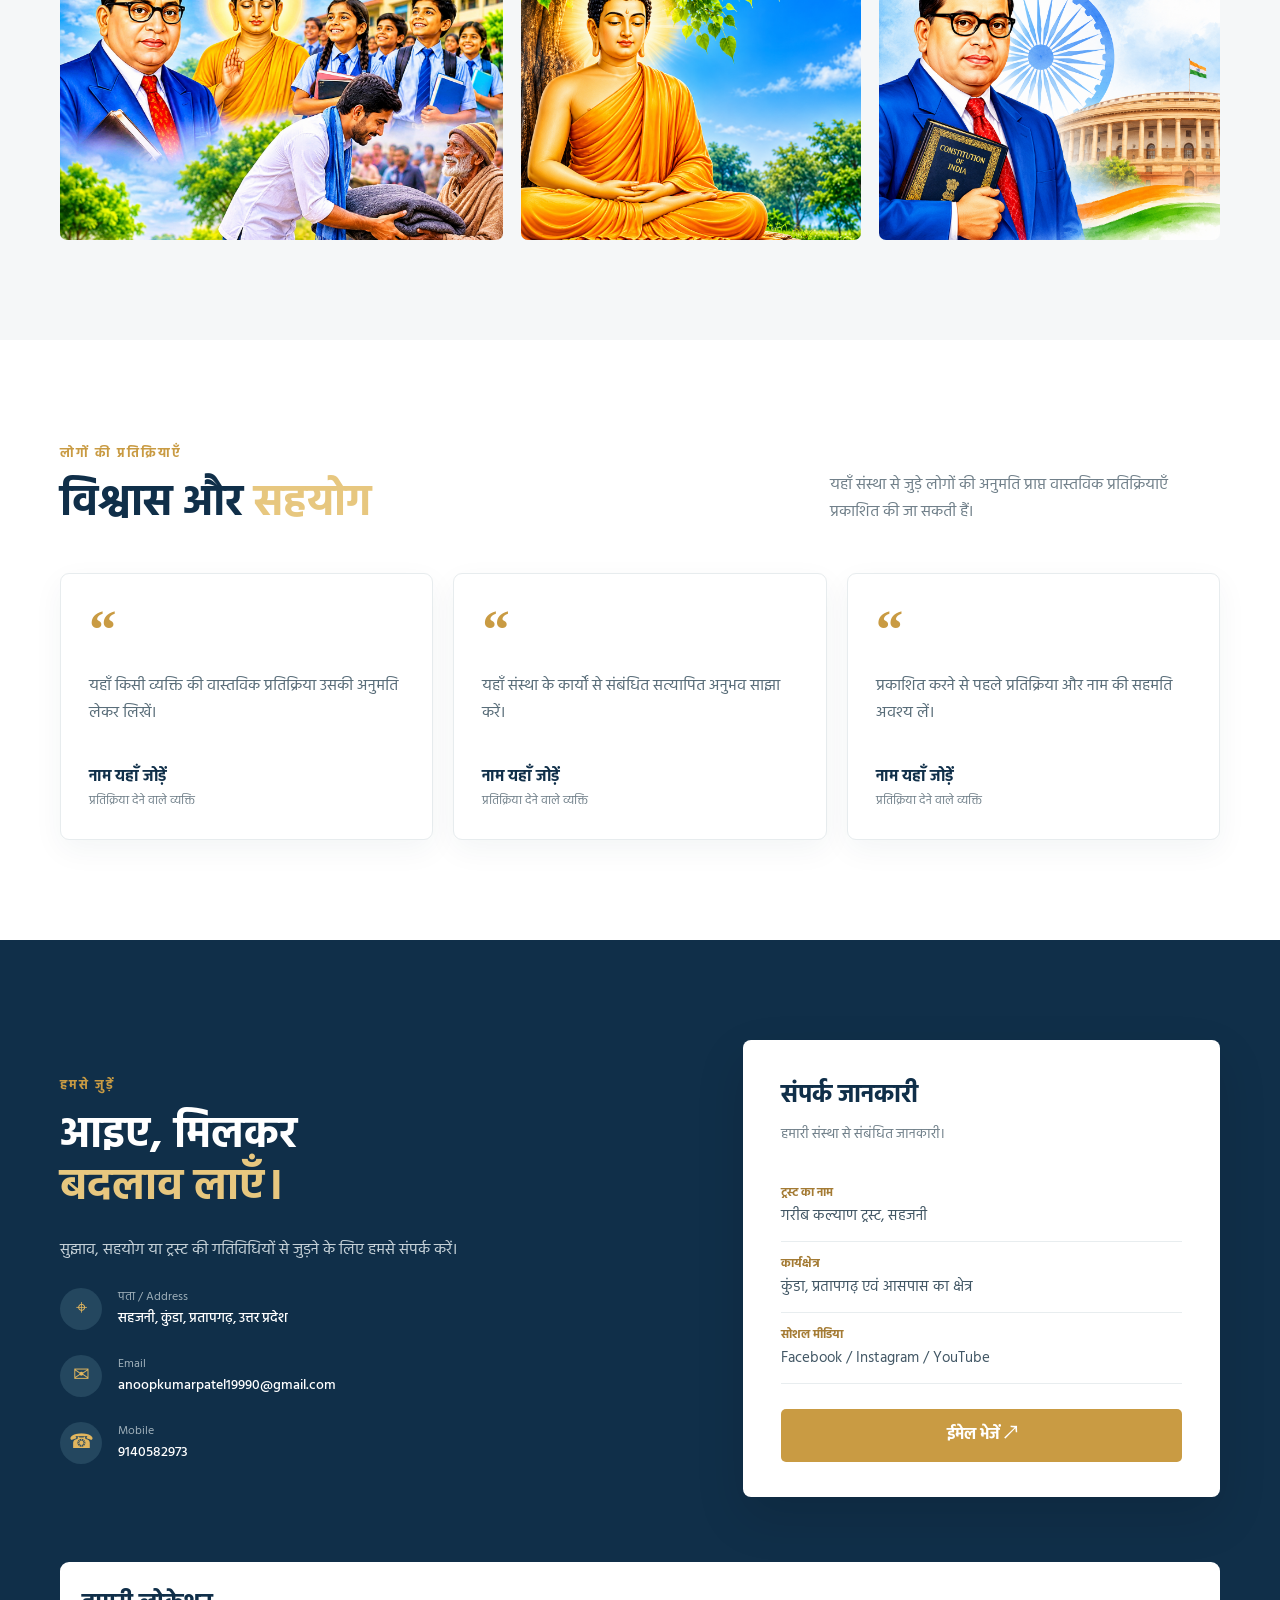
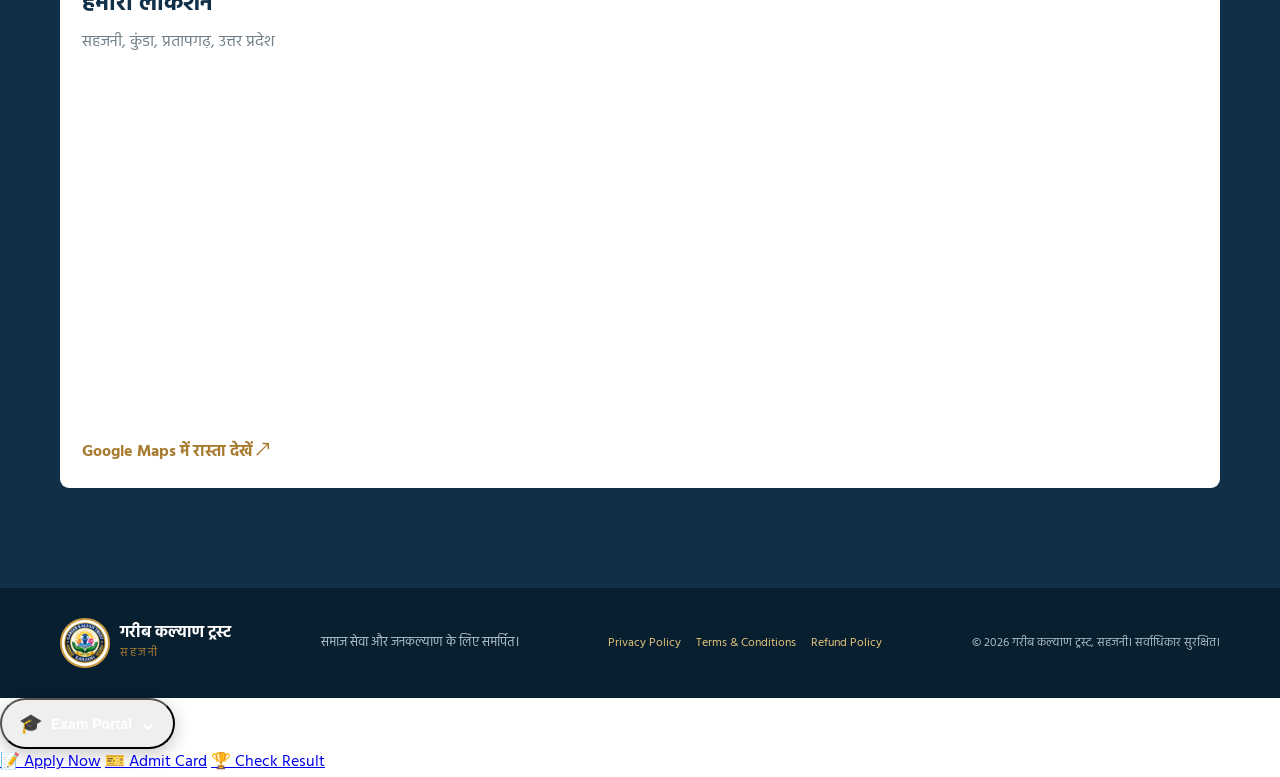
==== commit 2db1106b: "Update index.html" ====
--- a/index.html
+++ b/index.html
@@ -391,6 +391,24 @@
   <script src="script.js"></script>
   
 <!-- Floating WhatsApp & Call Buttons -->
+  <!-- Floating Exam Portal Button -->
+<div class="floating-exam">
+  <button class="float-btn exam-float-btn" id="floatingExamBtn"
+          aria-expanded="false">
+    <span>🎓</span> Exam Portal <span>⌄</span>
+  </button>
+
+  <div class="floating-exam-menu" id="floatingExamMenu">
+    <a href="https://script.google.com/macros/s/AKfycbxjHRDKgxJQsqpqy2IaeRtDoVI4rfra8yvNceBOum14PEeuXxPSFRkwUefQmMmNp4hwxQ/exec?page=register"
+       target="_blank">📝 Apply Now</a>
+
+    <a href="https://script.google.com/macros/s/AKfycbxjHRDKgxJQsqpqy2IaeRtDoVI4rfra8yvNceBOum14PEeuXxPSFRkwUefQmMmNp4hwxQ/exec?page=admit"
+       target="_blank">🎫 Admit Card</a>
+
+    <a href="https://script.google.com/macros/s/AKfycbxjHRDKgxJQsqpqy2IaeRtDoVI4rfra8yvNceBOum14PEeuXxPSFRkwUefQmMmNp4hwxQ/exec?page=result"
+       target="_blank">🏆 Check Result</a>
+  </div>
+</div>
 <div class="floating-contact">
   <a href="https://wa.me/919140582973"
      class="float-btn whatsapp-btn"
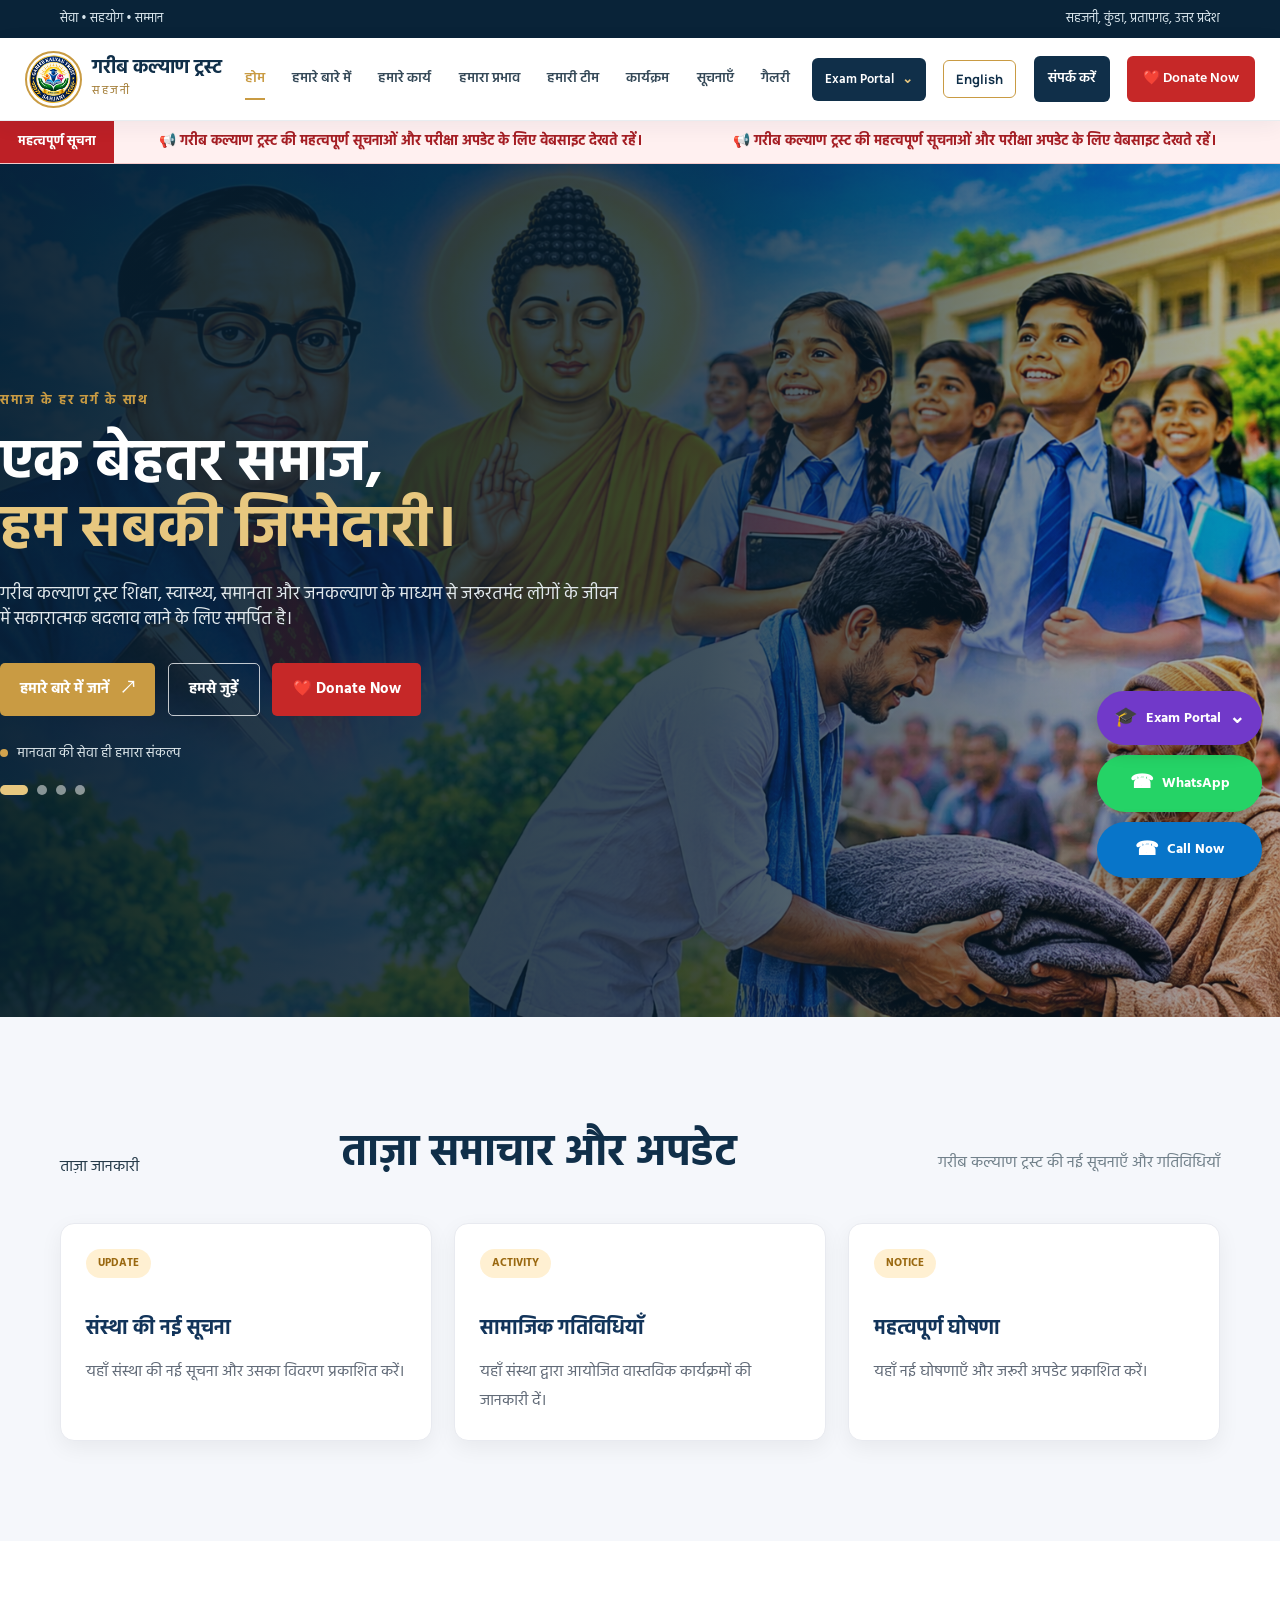
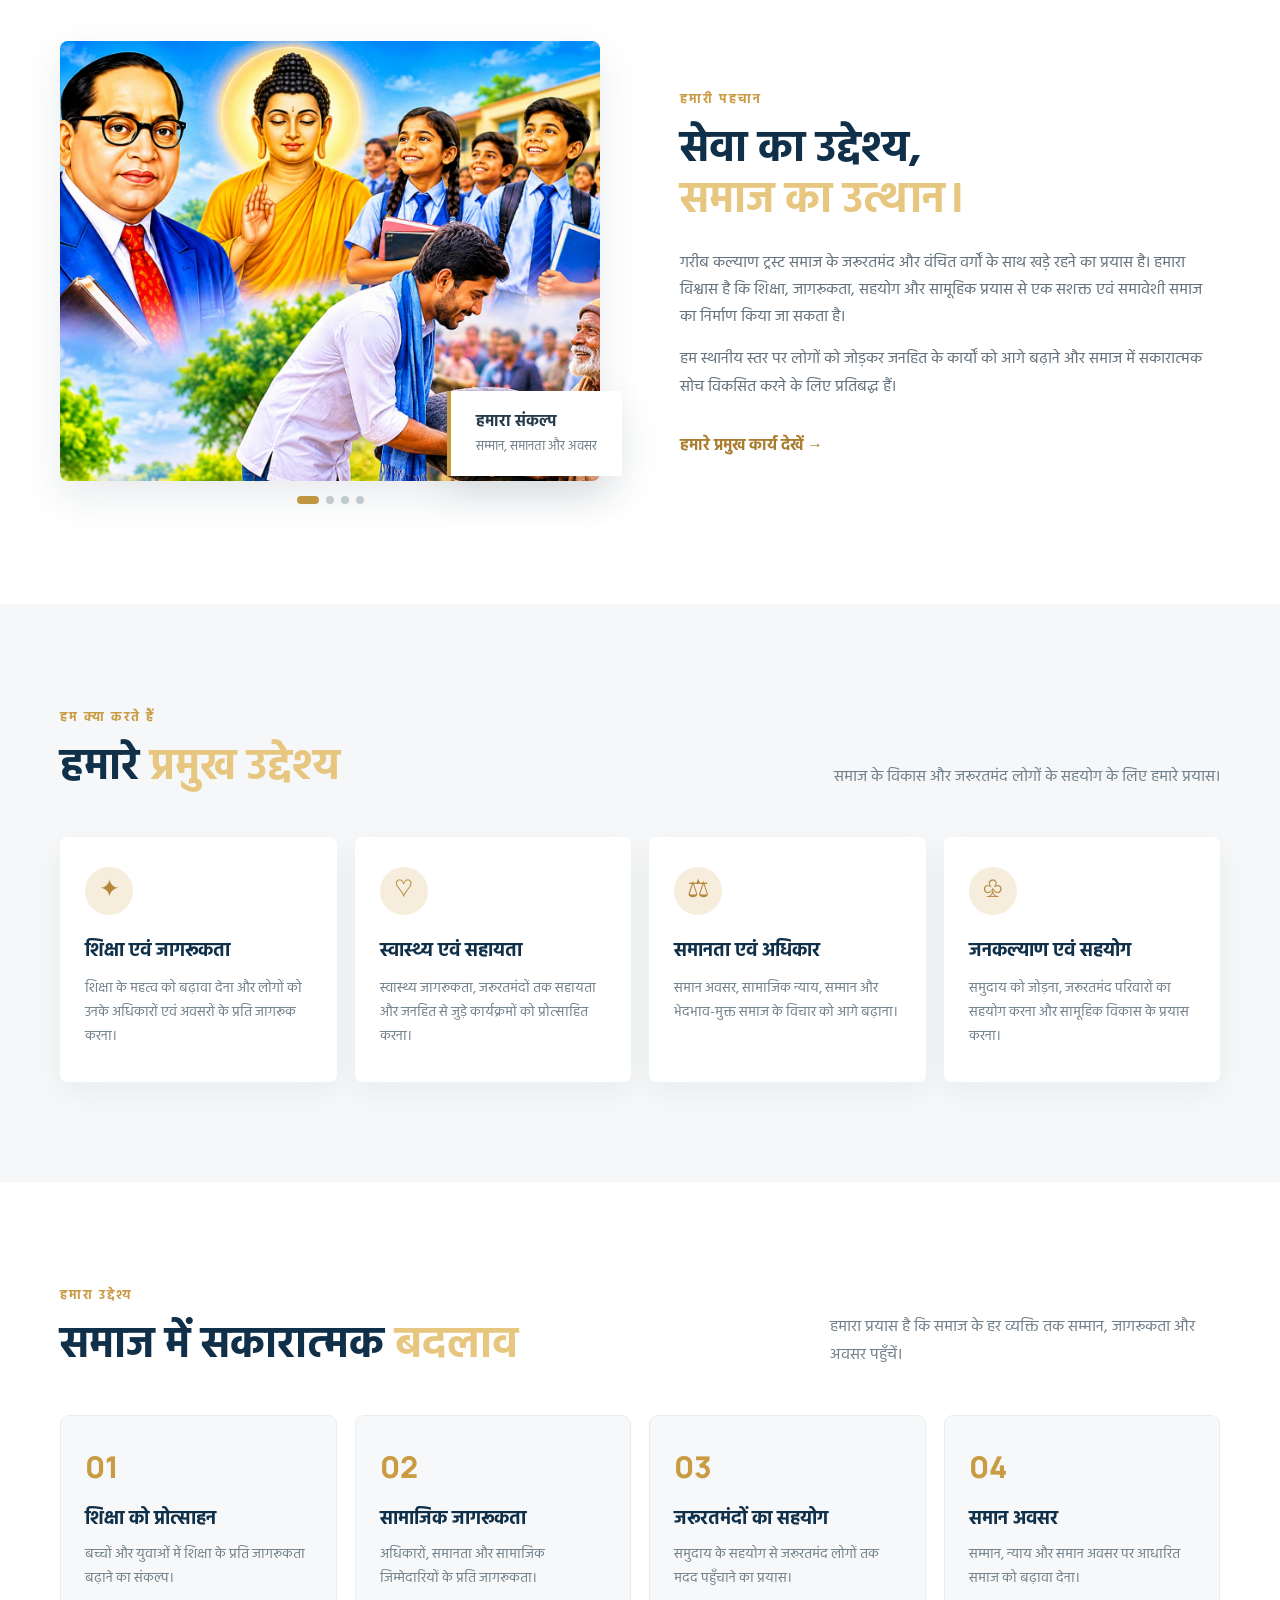
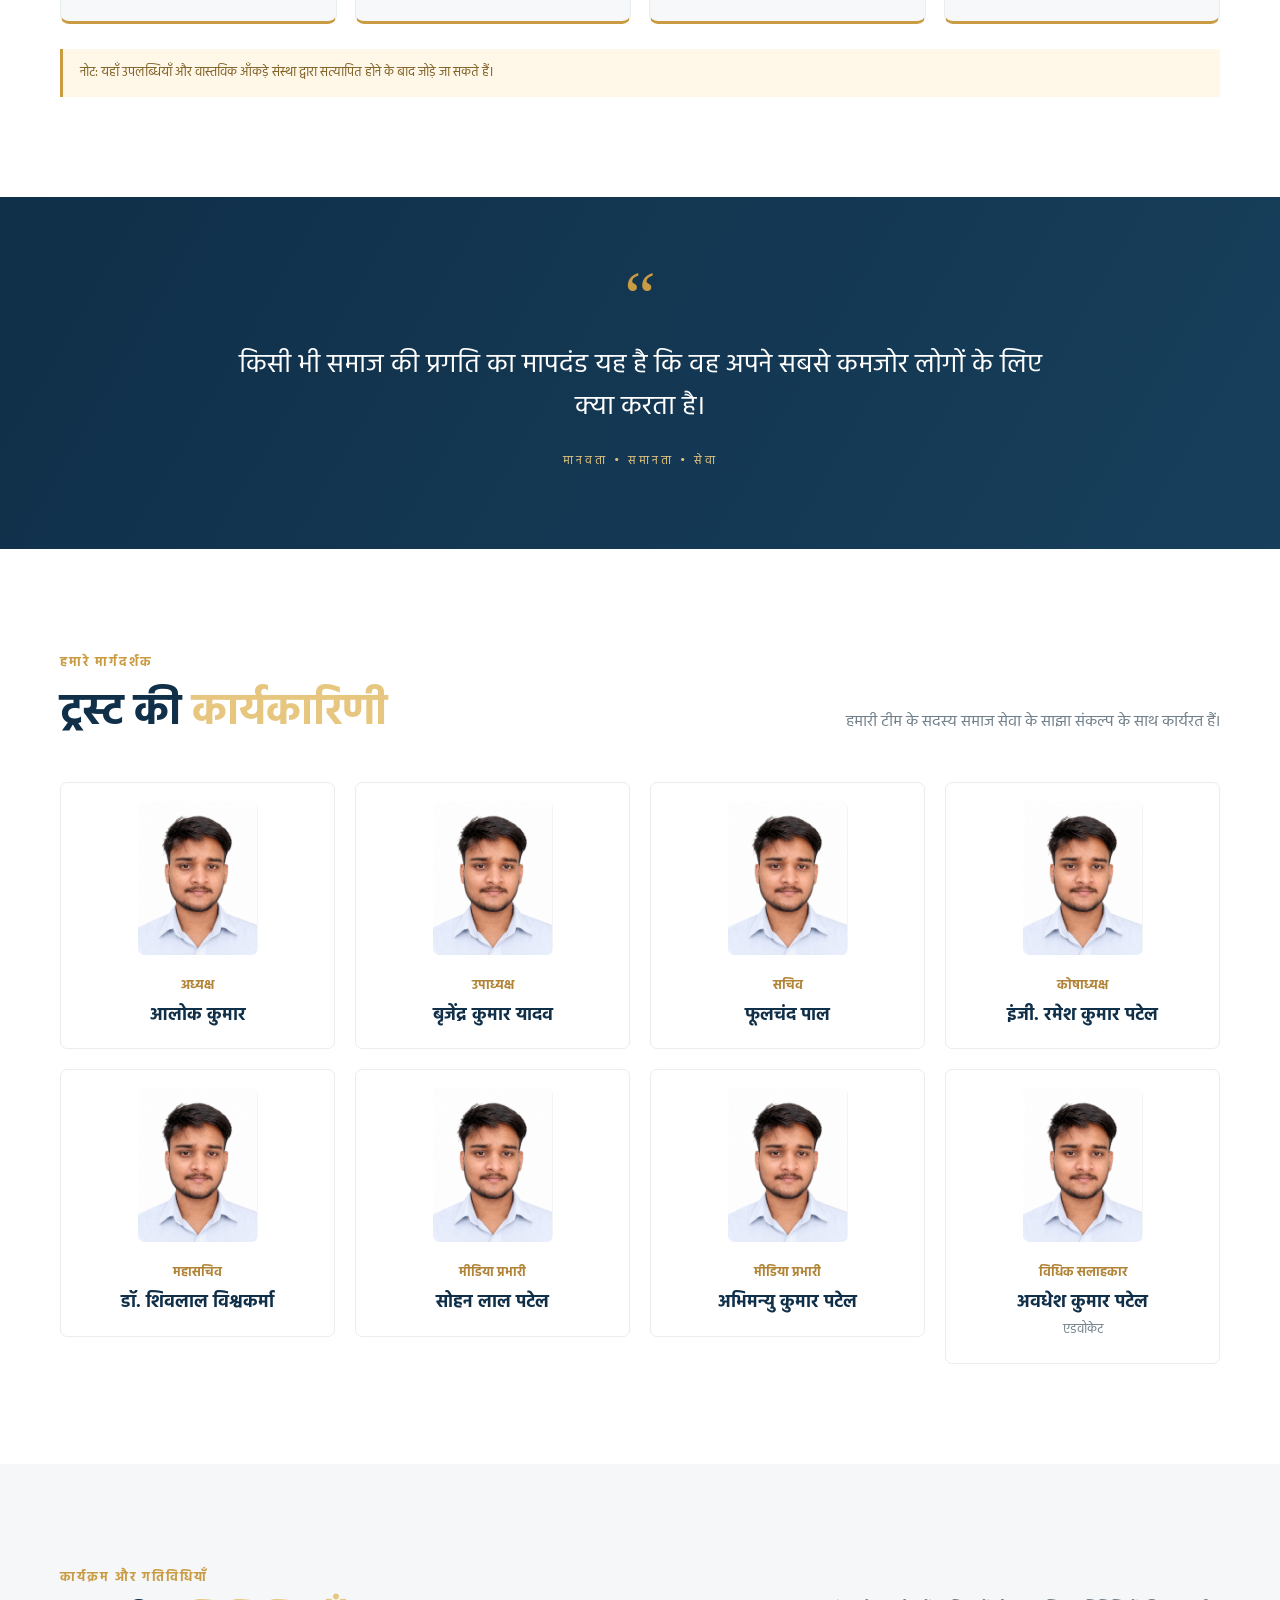
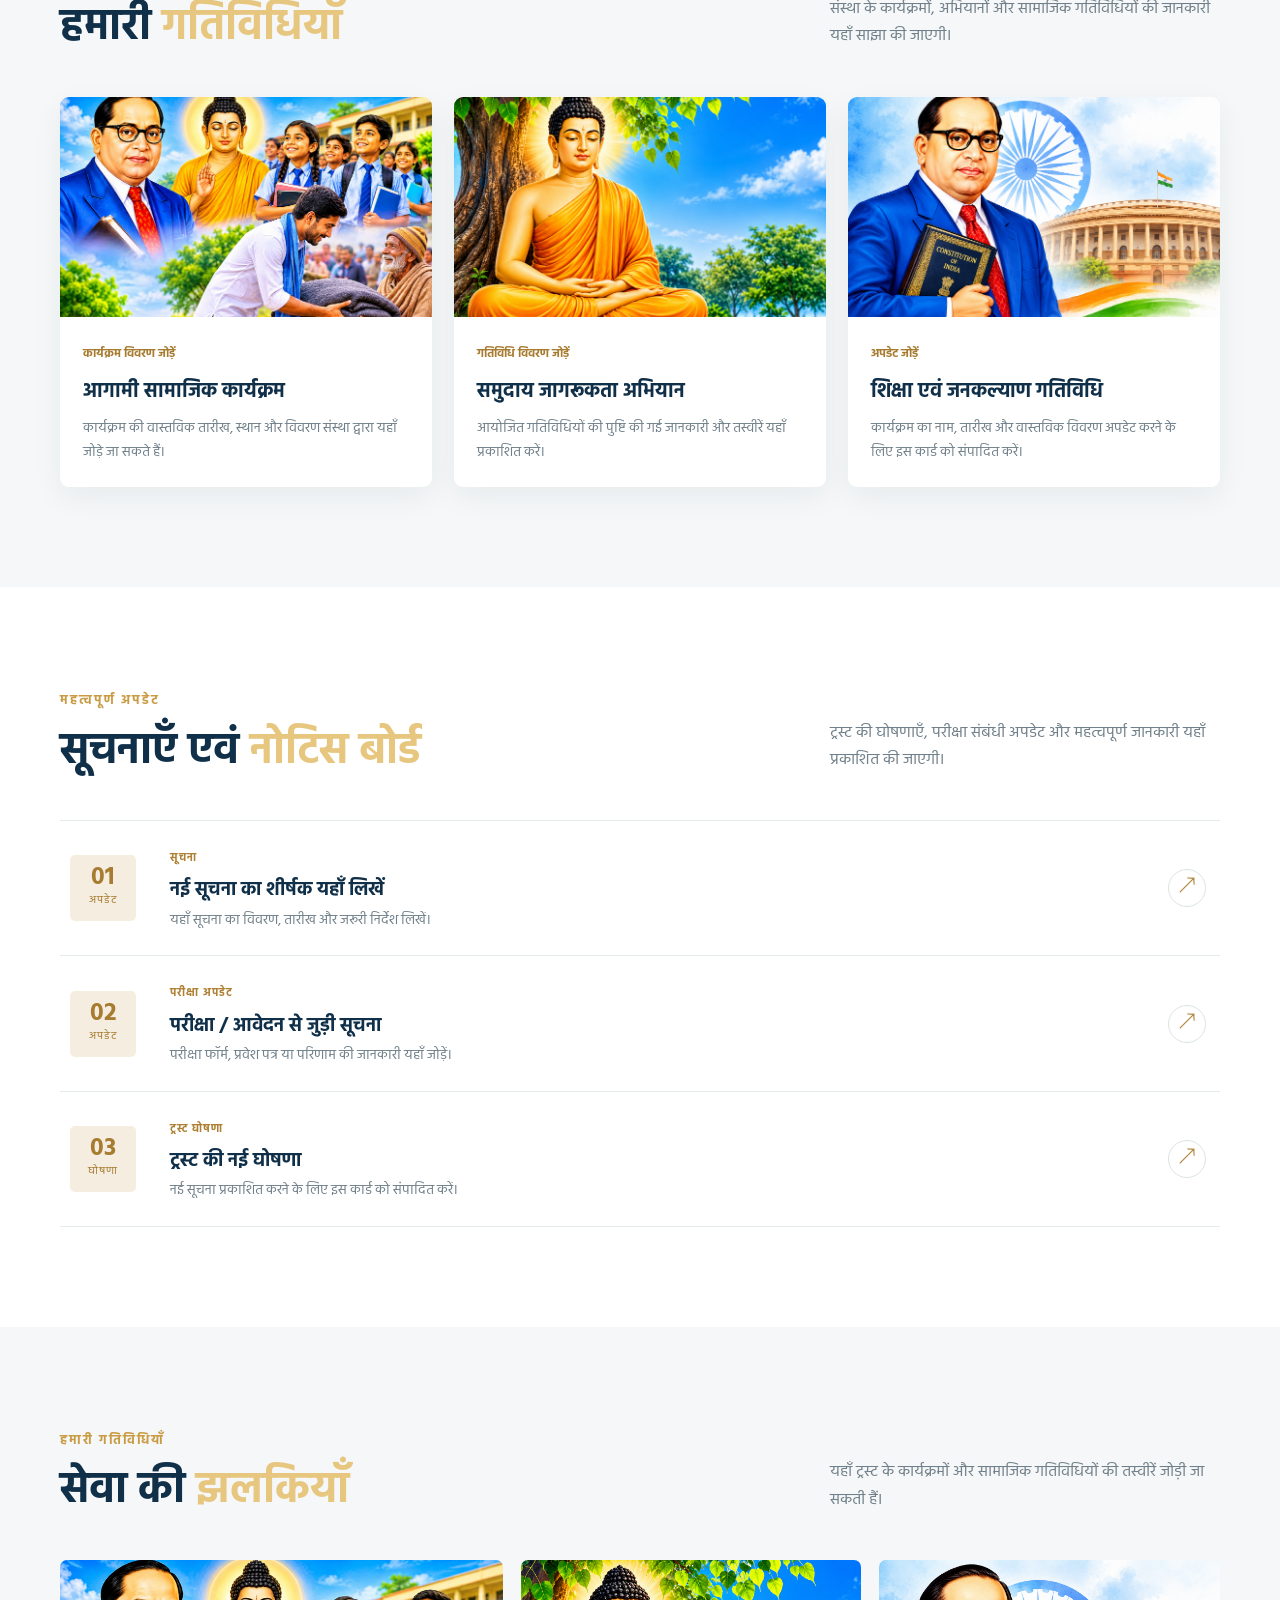
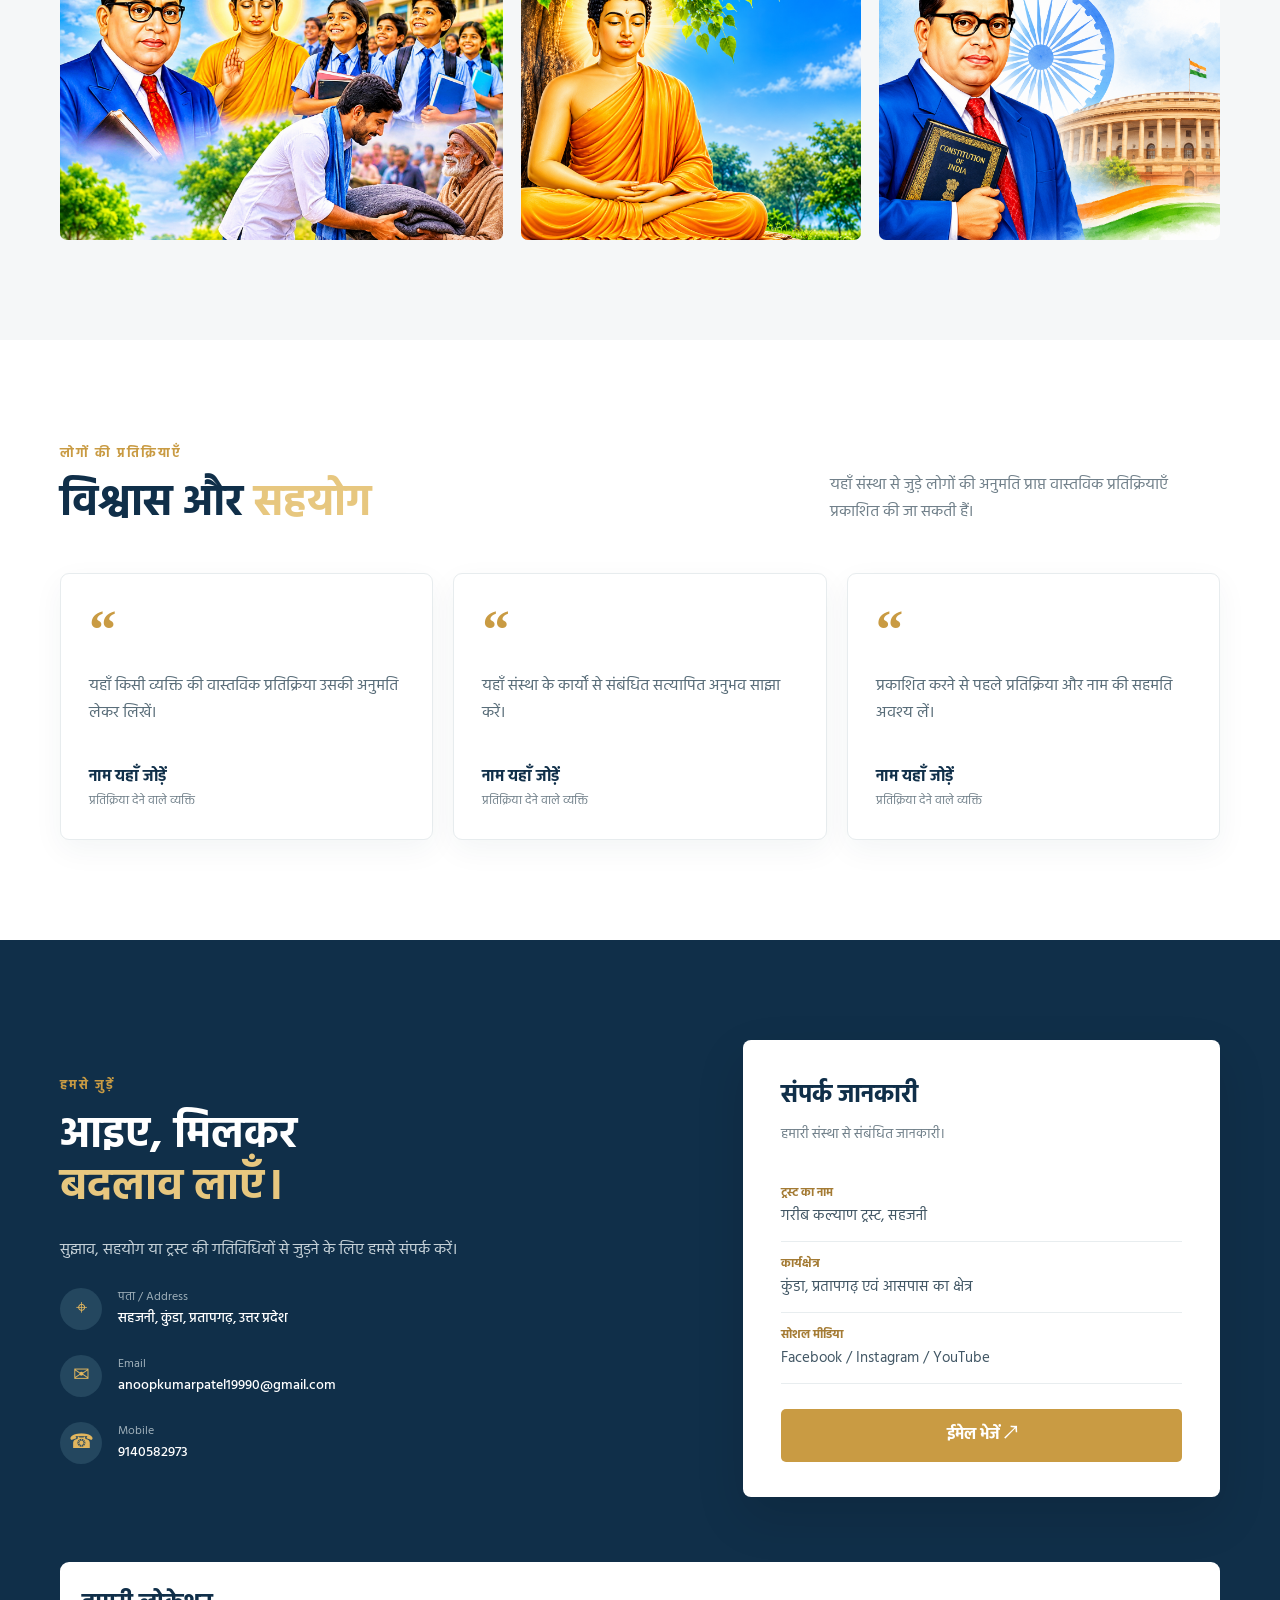
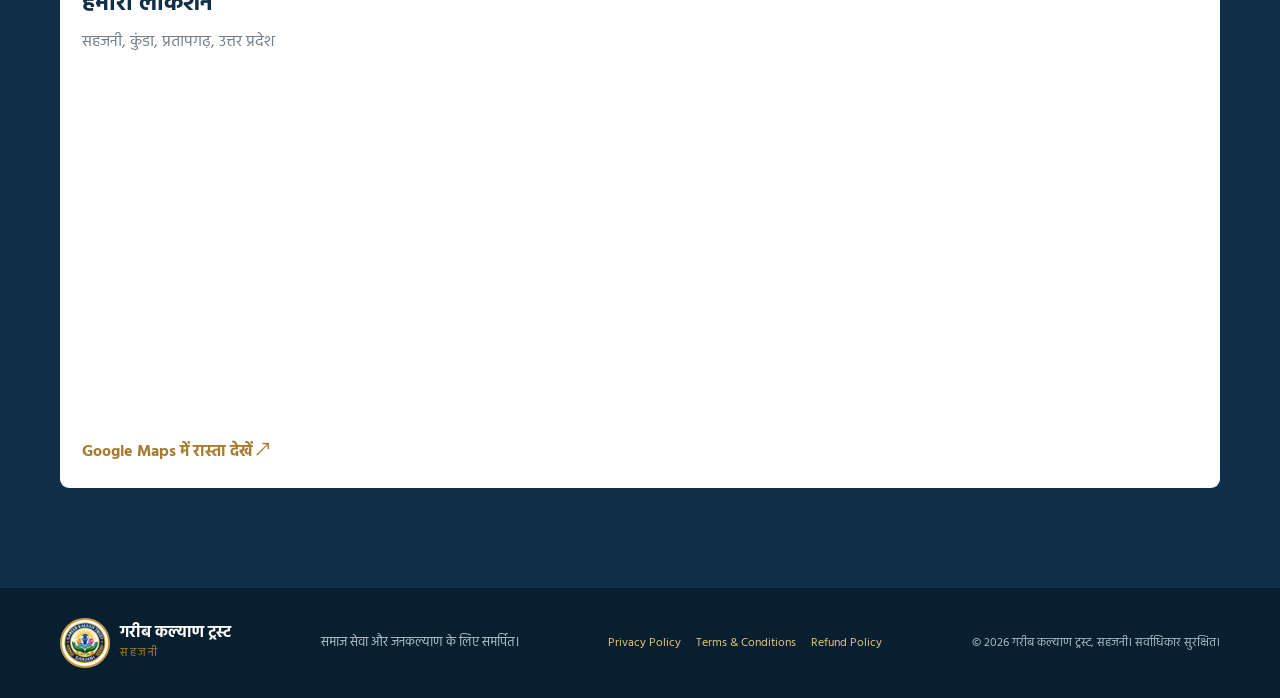
==== commit 65835427: "Update index.html" ====
--- a/index.html
+++ b/index.html
@@ -391,38 +391,42 @@
   <script src="script.js"></script>
   
 <!-- Floating WhatsApp & Call Buttons -->
-  <!-- Floating Exam Portal Button -->
-<div class="floating-exam">
-  <button class="float-btn exam-float-btn" id="floatingExamBtn"
-          aria-expanded="false">
-    <span>🎓</span> Exam Portal <span>⌄</span>
-  </button>
-
-  <div class="floating-exam-menu" id="floatingExamMenu">
-    <a href="https://script.google.com/macros/s/AKfycbxjHRDKgxJQsqpqy2IaeRtDoVI4rfra8yvNceBOum14PEeuXxPSFRkwUefQmMmNp4hwxQ/exec?page=register"
-       target="_blank">📝 Apply Now</a>
-
-    <a href="https://script.google.com/macros/s/AKfycbxjHRDKgxJQsqpqy2IaeRtDoVI4rfra8yvNceBOum14PEeuXxPSFRkwUefQmMmNp4hwxQ/exec?page=admit"
-       target="_blank">🎫 Admit Card</a>
-
-    <a href="https://script.google.com/macros/s/AKfycbxjHRDKgxJQsqpqy2IaeRtDoVI4rfra8yvNceBOum14PEeuXxPSFRkwUefQmMmNp4hwxQ/exec?page=result"
-       target="_blank">🏆 Check Result</a>
+<!-- All Floating Buttons -->
+<div class="floating-contact">
+
+  <!-- Exam Portal -->
+  <div class="floating-exam">
+    <button class="float-btn exam-float-btn"
+            id="floatingExamBtn"
+            aria-expanded="false">
+      <span>🎓</span> Exam Portal <span>⌄</span>
+    </button>
+
+    <div class="floating-exam-menu" id="floatingExamMenu">
+      <a href="https://script.google.com/macros/s/AKfycbxjHRDKgxJQsqpqy2IaeRtDoVI4rfra8yvNceBOum14PEeuXxPSFRkwUefQmMmNp4hwxQ/exec?page=register"
+         target="_blank">📝 Apply Now</a>
+
+      <a href="https://script.google.com/macros/s/AKfycbxjHRDKgxJQsqpqy2IaeRtDoVI4rfra8yvNceBOum14PEeuXxPSFRkwUefQmMmNp4hwxQ/exec?page=admit"
+         target="_blank">🎫 Admit Card</a>
+
+      <a href="https://script.google.com/macros/s/AKfycbxjHRDKgxJQsqpqy2IaeRtDoVI4rfra8yvNceBOum14PEeuXxPSFRkwUefQmMmNp4hwxQ/exec?page=result"
+         target="_blank">🏆 Check Result</a>
+    </div>
   </div>
-</div>
-<div class="floating-contact">
+
+  <!-- WhatsApp -->
   <a href="https://wa.me/919140582973"
      class="float-btn whatsapp-btn"
-     target="_blank"
-     rel="noopener"
-     aria-label="WhatsApp पर संपर्क करें">
-    <span>☏</span> WhatsApp
+     target="_blank">
+    <span>☎</span> WhatsApp
   </a>
 
-  <a href="tel:+919140582973"
-     class="float-btn call-btn"
-     aria-label="कॉल करें">
+  <!-- Call -->
+  <a href="tel:9140582973"
+     class="float-btn call-btn">
     <span>☎</span> Call Now
   </a>
+
 </div>
 </body>
 </html>
--- a/style.css
+++ b/style.css
@@ -2054,3 +2054,54 @@
     width: 15px !important;
   }
 }
+/* Floating Exam Portal */
+.floating-exam {
+  position: relative;
+  display: flex;
+  flex-direction: column;
+  align-items: flex-end;
+}
+
+.exam-float-btn {
+  background: #7139c9;
+  border: none;
+  cursor: pointer;
+  font-family: 'Hind', sans-serif;
+}
+
+.exam-float-btn:hover {
+  background: #5725a8;
+  transform: translateY(-3px);
+}
+
+.floating-exam-menu {
+  display: none;
+  position: absolute;
+  bottom: calc(100% + 10px);
+  right: 0;
+  width: 190px;
+  background: white;
+  border-radius: 10px;
+  padding: 8px;
+  box-shadow: 0 8px 25px rgba(0,0,0,.2);
+  z-index: 10000;
+}
+
+.floating-exam-menu.show {
+  display: block;
+}
+
+.floating-exam-menu a {
+  display: block;
+  padding: 11px 12px;
+  color: #102f49;
+  text-decoration: none;
+  font-weight: 600;
+  font-size: 14px;
+  border-radius: 6px;
+}
+
+.floating-exam-menu a:hover {
+  background: #f1eaff;
+  color: #7139c9;
+}
